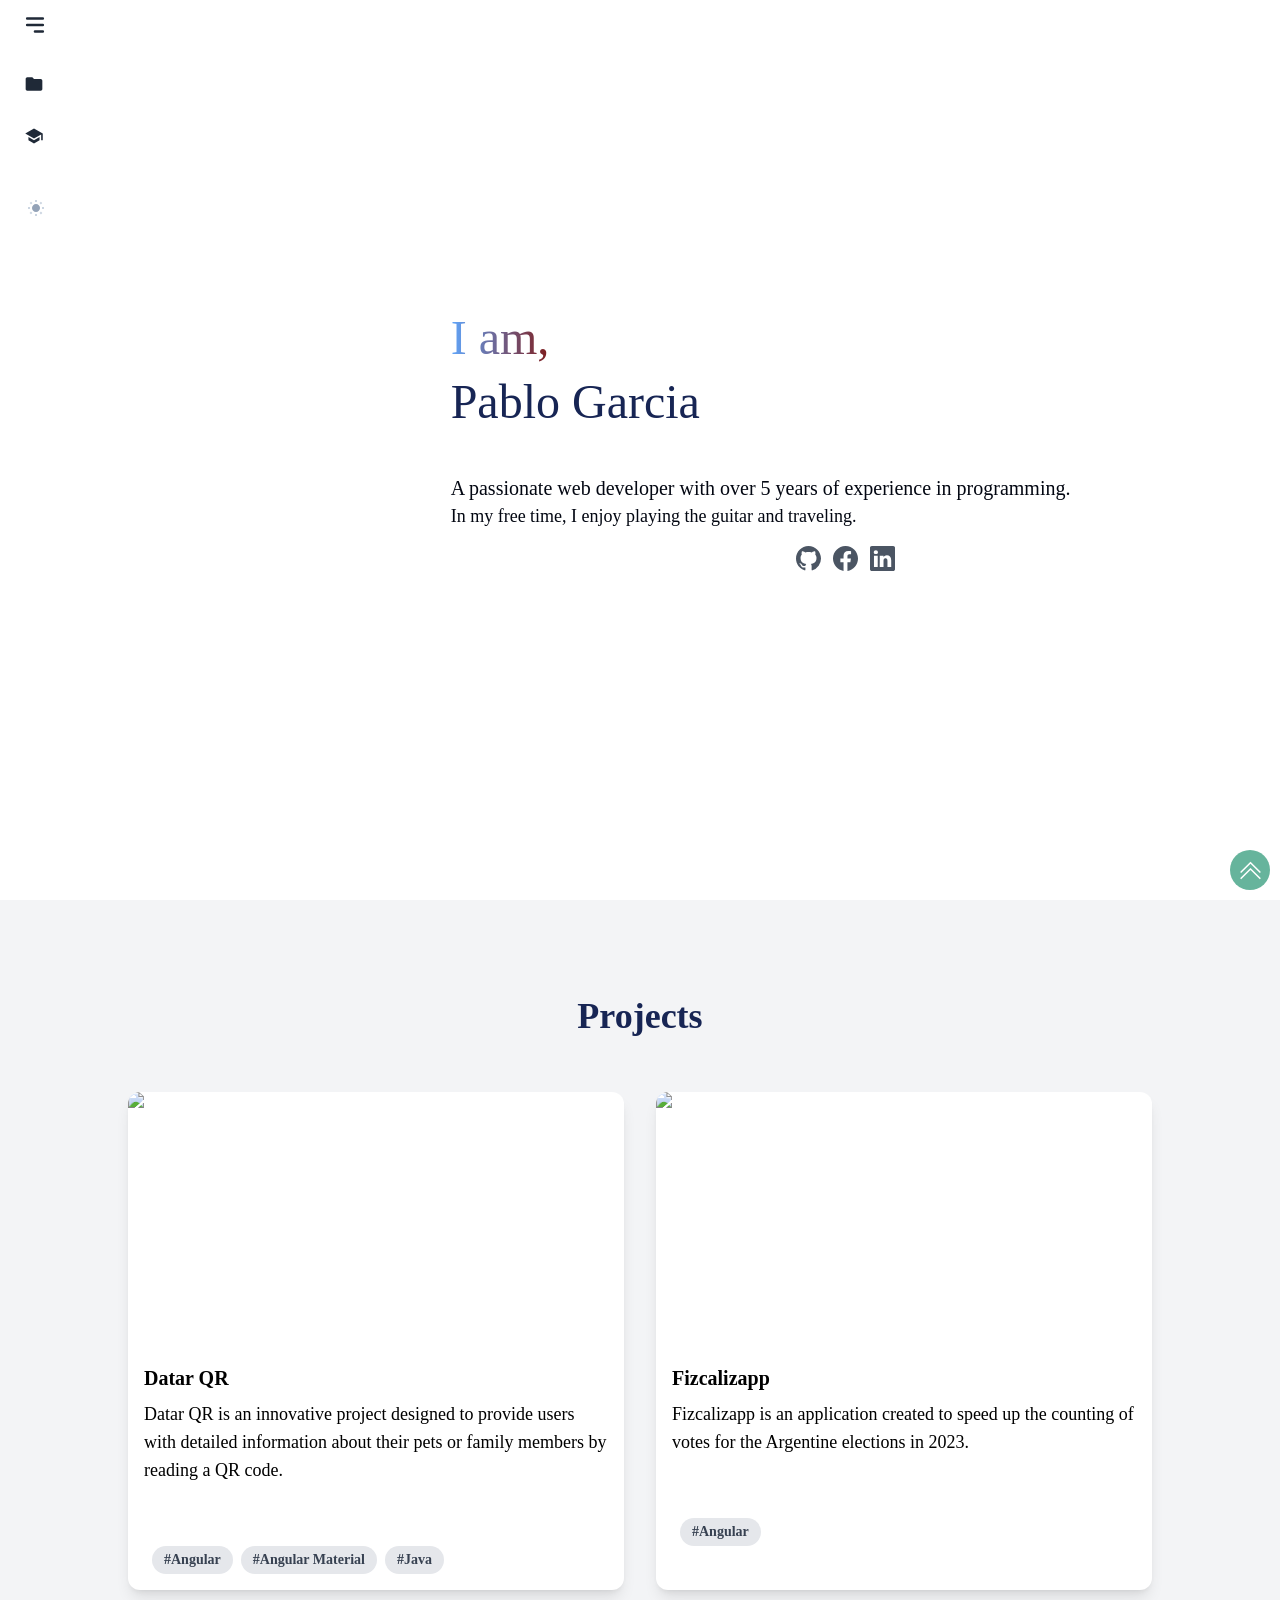
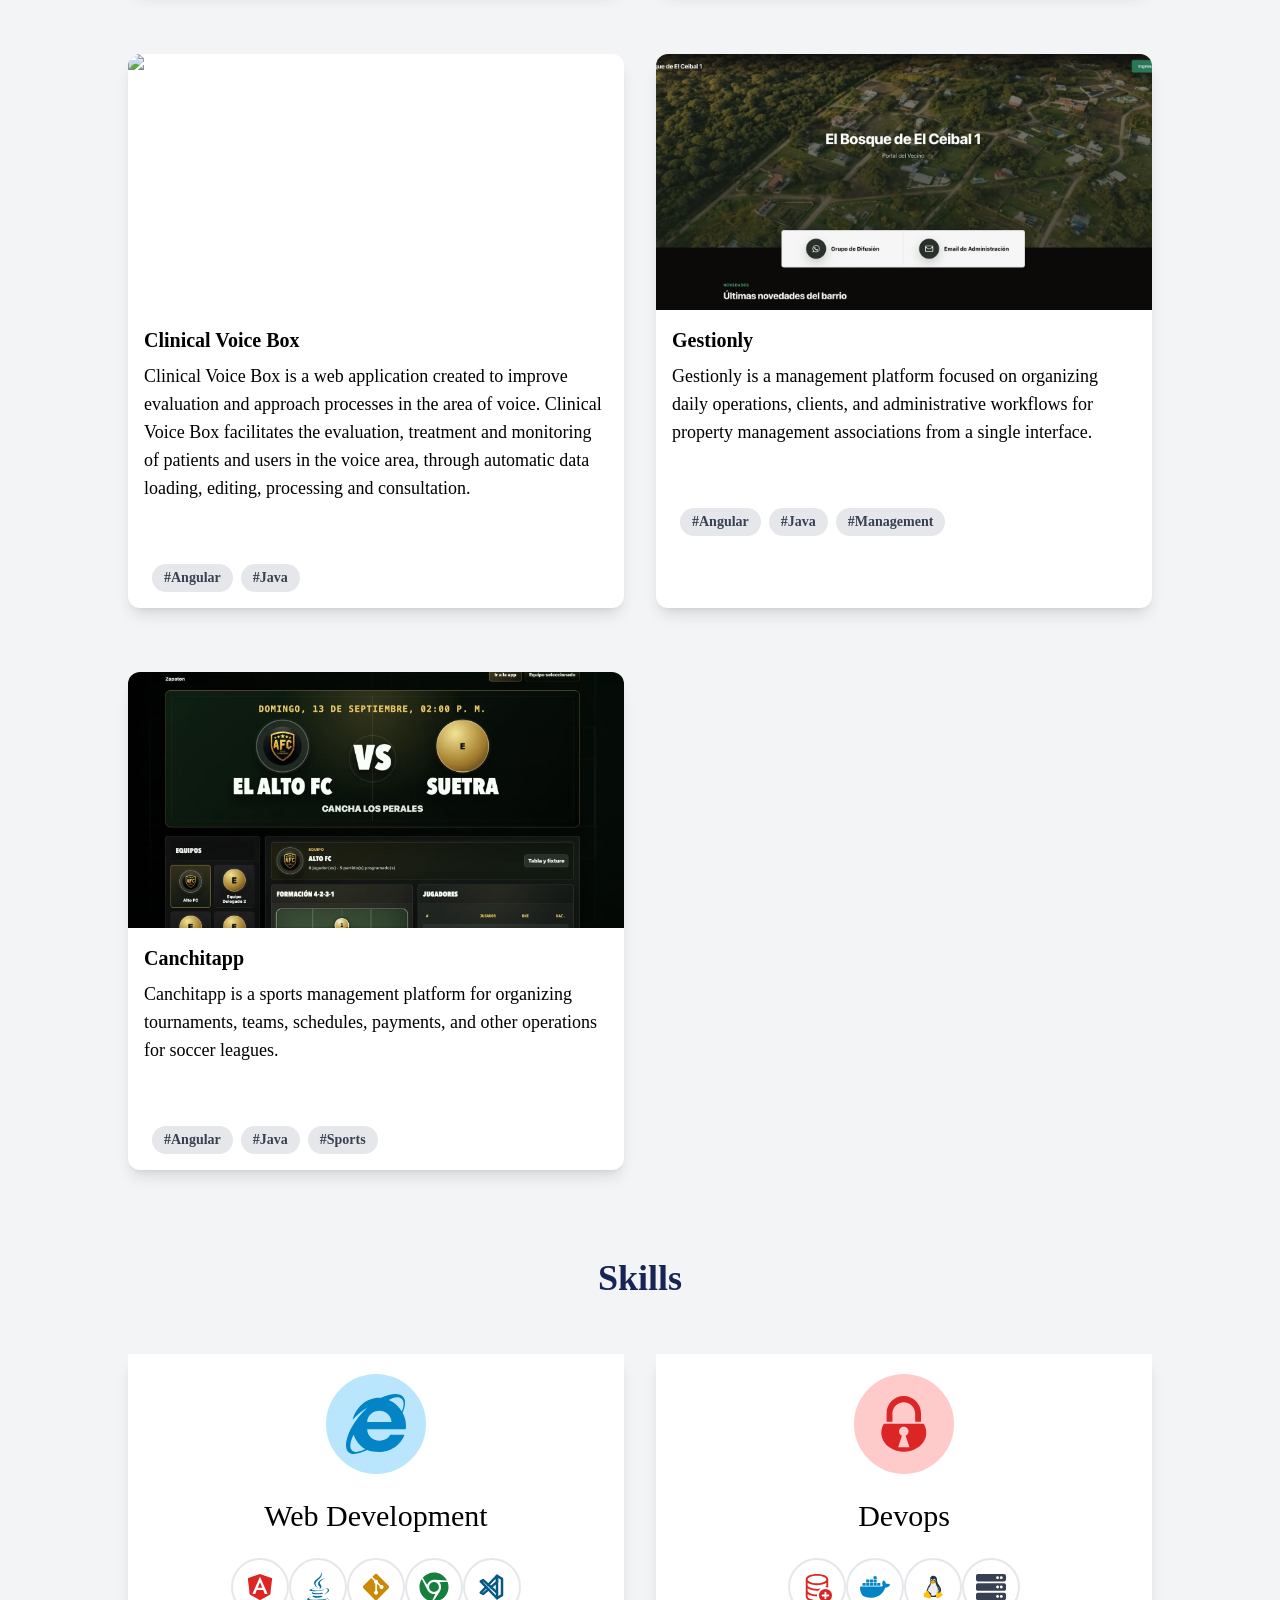
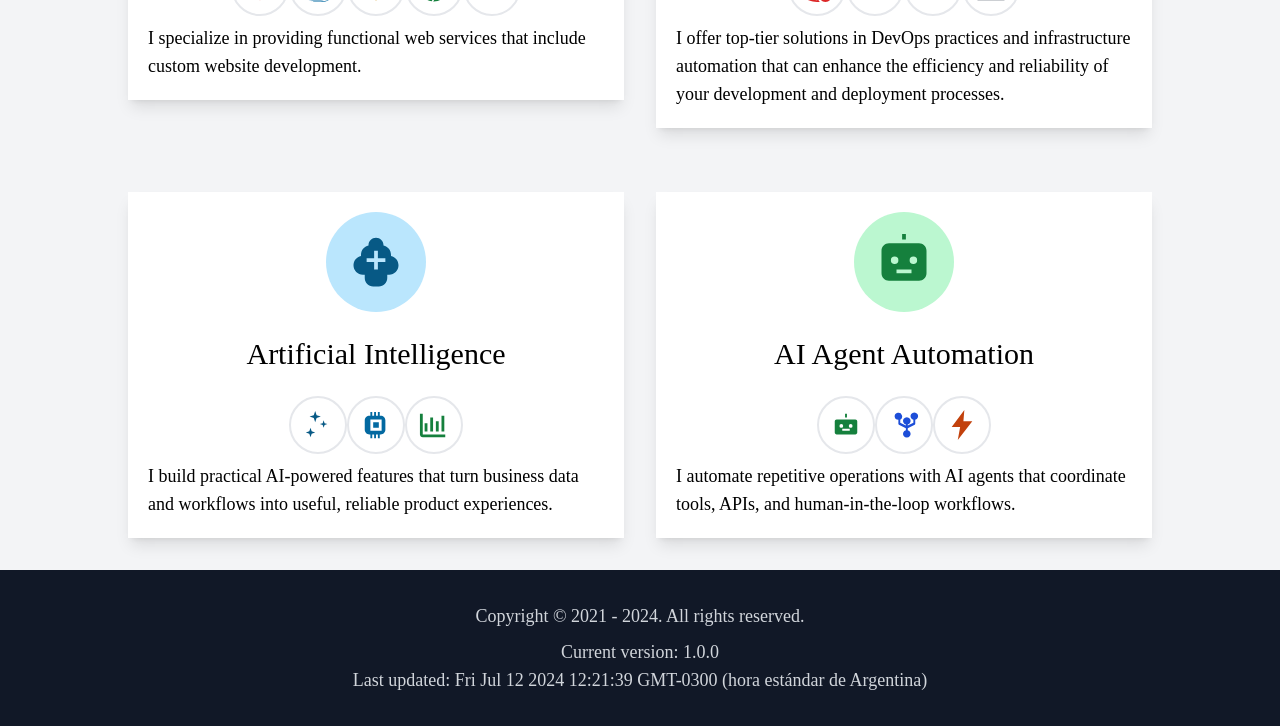
==== index.html @ f987eef8 "Update portfolio branding and projects" ====
<!DOCTYPE html><html lang="en"><head><meta charSet="utf-8"/><meta name="viewport" content="width=device-width, initial-scale=1"/><link rel="preload" href="./_next/static/media/7385e8d9d3c5518f-s.p.ttf" as="font" crossorigin="" type="font/ttf"/><link rel="preload" href="./_next/static/media/845d1997600e3333-s.p.ttf" as="font" crossorigin="" type="font/ttf"/><link rel="preload" href="./_next/static/media/86a19cbd70da903c-s.p.ttf" as="font" crossorigin="" type="font/ttf"/><link rel="preload" href="./_next/static/media/c9aecbff16533dd3-s.p.ttf" as="font" crossorigin="" type="font/ttf"/><link rel="stylesheet" href="./_next/static/css/b1c48085b8a8a0ab.css" crossorigin="" data-precedence="next"/><link rel="stylesheet" href="./_next/static/css/b465a8b80f4d760d.css" crossorigin="" data-precedence="next"/><link rel="preload" href="./_next/static/chunks/webpack-fa685643ad79f743.js" as="script" fetchPriority="low" crossorigin=""/><script src="./_next/static/chunks/fd9d1056-b49804a1e6f1a9b7.js" async="" crossorigin=""></script><script src="./_next/static/chunks/864-1b34eb789e85e4e6.js" async="" crossorigin=""></script><script src="./_next/static/chunks/main-app-54cc6ec1f06dabe3.js" async="" crossorigin=""></script><link rel="preload" href="https://www.googletagmanager.com/gtag/js?id=G-N8ZTB9NPSP" as="script"/><meta name="theme-color" media="(prefers-color-scheme: light)" content="#fff"/><meta name="theme-color" media="(prefers-color-scheme: dark)" content="#000"/><title>Pablo Garcia | Full-stack developer | Personal portfolio</title><meta name="description" content="Pablo Garcia personal portfolio"/><link rel="manifest" href="/manifest.json"/><link rel="icon" href="/favicon.ico" type="image/x-icon" sizes="16x16"/><meta name="next-size-adjust"/><script src="./_next/static/chunks/polyfills-c67a75d1b6f99dc8.js" crossorigin="" noModule=""></script></head><body class="__className_e25f5c bg-gray-100"><script>!function(){try{var d=document.documentElement,c=d.classList;c.remove('light','dark');var e=localStorage.getItem('theme');if('system'===e||(!e&&true)){var t='(prefers-color-scheme: dark)',m=window.matchMedia(t);if(m.media!==t||m.matches){d.style.colorScheme = 'dark';c.add('dark')}else{d.style.colorScheme = 'light';c.add('light')}}else if(e){c.add(e|| '')}if(e==='light'||e==='dark')d.style.colorScheme=e}catch(e){}}()</script><main><div class=" dark:bg-gray-900 dark:text-black text-lg"><div class="block lg:hidden"><div class="false backdrop-blur dark:text-white md:bg-white/10 z-50 bg-white/30 shadow-md border-gray-200 fixed w-full dark:bg-gray-900"><div class="xl:container xl:my-auto transition-all ease-in-out duration-300 max-w-screen-xl flex flex-wrap items-center justify-between mx-auto p-4"><a class="flex items-center" href="/"><span class="text-2xl">{</span>PG<span class="text-2xl">}</span></a><div class="flex md:order-2"><div class="relative"><div class="flex flex-col mb-4 md:mb-0 justify-center"><button class="relative cursor-pointer pt-3 pr-3 lg:pt-0 lg:pr-0 pl-1"><svg class="dark:hidden" width="16" height="16" xmlns="http://www.w3.org/2000/svg"><path class="fill-slate-300" d="M7 0h2v2H7zM12.88 1.637l1.414 1.415-1.415 1.413-1.413-1.414zM14 7h2v2h-2zM12.95 14.433l-1.414-1.413 1.413-1.415 1.415 1.414zM7 14h2v2H7zM2.98 14.364l-1.413-1.415 1.414-1.414 1.414 1.415zM0 7h2v2H0zM3.05 1.706 4.463 3.12 3.05 4.535 1.636 3.12z"></path><path class="fill-slate-400" d="M8 4C5.8 4 4 5.8 4 8s1.8 4 4 4 4-1.8 4-4-1.8-4-4-4Z"></path></svg><svg class="hidden dark:block" width="16" height="16" xmlns="http://www.w3.org/2000/svg"><path class="fill-slate-400" d="M6.2 1C3.2 1.8 1 4.6 1 7.9 1 11.8 4.2 15 8.1 15c3.3 0 6-2.2 6.9-5.2C9.7 11.2 4.8 6.3 6.2 1Z"></path><path class="fill-slate-500" d="M12.5 5a.625.625 0 0 1-.625-.625 1.252 1.252 0 0 0-1.25-1.25.625.625 0 1 1 0-1.25 1.252 1.252 0 0 0 1.25-1.25.625.625 0 1 1 1.25 0c.001.69.56 1.249 1.25 1.25a.625.625 0 1 1 0 1.25c-.69.001-1.249.56-1.25 1.25A.625.625 0 0 1 12.5 5Z"></path></svg><span class="sr-only">Switch to light / dark version</span></button></div></div><button data-collapse-toggle="navbar-search" type="button" class="inline-flex items-center p-2 w-10 h-10 justify-center text-sm text-gray-500 rounded-lg md:hidden hover:bg-gray-100 focus:outline-none  focus:ring-gray-200 dark:text-gray-400 dark:hover:bg-gray-700 dark:focus:ring-gray-600" aria-controls="navbar-search" aria-expanded="false"><span class="sr-only">Open main menu</span><svg stroke="currentColor" fill="currentColor" stroke-width="0" viewBox="0 0 24 24" height="25" width="25" xmlns="http://www.w3.org/2000/svg"><path d="M3 4H21V6H3V4ZM9 11H21V13H9V11ZM3 18H21V20H3V18Z"></path></svg></button></div><div class="hidden items-center justify-between w-full md:flex md:w-auto md:order-1" id="navbar-search"><div class="relative mt-3 md:hidden"><div class="absolute inset-y-0 left-0 flex items-center pl-3 pointer-events-none"><svg class="w-4 h-4 text-gray-500 dark:text-gray-400" aria-hidden="true" xmlns="http://www.w3.org/2000/svg" fill="none" viewBox="0 0 20 20"><path stroke="currentColor" stroke-linecap="round" stroke-linejoin="round" stroke-width="2" d="m19 19-4-4m0-7A7 7 0 1 1 1 8a7 7 0 0 1 14 0Z"></path></svg></div><input type="text" id="search-navbar" class="block w-full p-2 pl-10 text-sm text-gray-900 border border-gray-300 rounded-lg bg-gray-50 focus:ring-blue-500 focus:border-blue-500 dark:bg-gray-700 dark:border-gray-600 dark:placeholder-gray-400 dark:text-white dark:focus:ring-blue-500 dark:focus:border-blue-500" placeholder="Search..."/></div><ul class="__className_b1687f uppercase backdrop-blur bg-white/10 flex flex-col p-4 md:p-0 mt-4 font-medium border border-gray-100 rounded-lg bg-gray-50 md:flex-row md:space-x-8 md:mt-0 md:border-0 dark:bg-gray-800 md:dark:bg-gray-900 dark:border-gray-700"><li><a class="  md:hover:text-blue-500 a-link block py-2 pl-3 pr-4 font-bold rounded md:bg-transparent  md:p-0" href="/projects/">Projects</a></li><li><a class="  md:hover:text-blue-500 a-link block py-2 pl-3 pr-4 font-bold rounded md:bg-transparent  md:p-0" href="/#skills">Skills</a></li><li><a class=" md:hover:text-blue-500 a-link block py-2 pl-3 pr-4 font-bold rounded md:bg-transparent  md:p-0" href="/my-story/">My story</a></li><li><a class=" md:hover:text-blue-500 a-link block py-2 pl-3 pr-4 font-bold rounded md:bg-transparent  md:p-0" href="/repo-inspector/">Repo Inspector</a></li><li><a class=" md:hover:text-blue-500 a-link block py-2 pl-3 pr-4 rounded font-bold md:bg-transparent  md:p-0" href="/contact/">Contact</a></li><li><a href="/blog" class="md:hover:text-blue-500 block a-link py-2 pl-3 pr-4 rounded font-bold md:bg-transparent  md:p-0">Blog</a></li></ul></div></div><div style="width:0%;height:3px;background-color:#00835a;transition:width 0.3s ease"></div></div></div><div class="hidden lg:block"><section class="flex fixed z-50 gap-6 max-h-screen"><div class="bg-transparent backdrop-blur w-16 duration-500 text-gray-800 dark:text-gray-100 px-4"><div class="flex min-w-full justify-between"><div class="w-0 duration-500"><a class="flex items-center" href="/#home"></a></div><div class="py-3"><svg stroke="currentColor" fill="currentColor" stroke-width="0" viewBox="0 0 20 20" aria-hidden="true" class="cursor-pointer" height="26" width="26" xmlns="http://www.w3.org/2000/svg"><path fill-rule="evenodd" d="M3 5a1 1 0 011-1h12a1 1 0 110 2H4a1 1 0 01-1-1zM3 10a1 1 0 011-1h12a1 1 0 110 2H4a1 1 0 01-1-1zM9 15a1 1 0 011-1h6a1 1 0 110 2h-6a1 1 0 01-1-1z" clip-rule="evenodd"></path></svg></div></div><div class="mt-4 flex flex-col gap-4 relative"><a class=" undefined group flex items-center text-sm  gap-3.5 font-medium p-2 hover:text-gray-100 hover:bg-gray-800 rounded-md" href="/#projects"><div><svg stroke="currentColor" fill="currentColor" stroke-width="0" viewBox="0 0 24 24" height="20" width="20" xmlns="http://www.w3.org/2000/svg"><path fill="none" d="M0 0h24v24H0z"></path><path d="M10 4H4c-1.1 0-1.99.9-1.99 2L2 18c0 1.1.9 2 2 2h16c1.1 0 2-.9 2-2V8c0-1.1-.9-2-2-2h-8l-2-2z"></path></svg></div><h2 style="transition-delay:70ms" class="whitespace-pre duration-500 opacity-0 translate-x-28 overflow-hidden">Projects</h2><h2 class="false absolute left-48 bg-white font-semibold whitespace-pre text-gray-900 rounded-md drop-shadow-lg px-0 py-0 w-0 overflow-hidden group-hover:px-2 group-hover:py-1 group-hover:left-14 group-hover:duration-300 group-hover:w-fit  ">Projects</h2></a><a class=" undefined group flex items-center text-sm  gap-3.5 font-medium p-2 hover:text-gray-100 hover:bg-gray-800 rounded-md" href="/#skills"><div><svg stroke="currentColor" fill="currentColor" stroke-width="0" viewBox="0 0 512 512" height="20" width="20" xmlns="http://www.w3.org/2000/svg"><path d="M113.5 281.2v85.3L256 448l142.5-81.5v-85.3L256 362.7l-142.5-81.5zM256 64L32 192l224 128 183.3-104.7v147.4H480V192L256 64z"></path></svg></div><h2 style="transition-delay:80ms" class="whitespace-pre duration-500 opacity-0 translate-x-28 overflow-hidden">Skills</h2><h2 class="false absolute left-48 bg-white font-semibold whitespace-pre text-gray-900 rounded-md drop-shadow-lg px-0 py-0 w-0 overflow-hidden group-hover:px-2 group-hover:py-1 group-hover:left-14 group-hover:duration-300 group-hover:w-fit  ">Skills</h2></a><a class=" mt-5 group flex items-center text-sm  gap-3.5 font-medium p-2 hover:text-gray-100 hover:bg-gray-800 rounded-md" href="javasript:void(0)"><div><div class="flex flex-col mb-4 md:mb-0 justify-center"><button class="relative cursor-pointer pt-3 pr-3 lg:pt-0 lg:pr-0 pl-1"><svg class="dark:hidden" width="16" height="16" xmlns="http://www.w3.org/2000/svg"><path class="fill-slate-300" d="M7 0h2v2H7zM12.88 1.637l1.414 1.415-1.415 1.413-1.413-1.414zM14 7h2v2h-2zM12.95 14.433l-1.414-1.413 1.413-1.415 1.415 1.414zM7 14h2v2H7zM2.98 14.364l-1.413-1.415 1.414-1.414 1.414 1.415zM0 7h2v2H0zM3.05 1.706 4.463 3.12 3.05 4.535 1.636 3.12z"></path><path class="fill-slate-400" d="M8 4C5.8 4 4 5.8 4 8s1.8 4 4 4 4-1.8 4-4-1.8-4-4-4Z"></path></svg><svg class="hidden dark:block" width="16" height="16" xmlns="http://www.w3.org/2000/svg"><path class="fill-slate-400" d="M6.2 1C3.2 1.8 1 4.6 1 7.9 1 11.8 4.2 15 8.1 15c3.3 0 6-2.2 6.9-5.2C9.7 11.2 4.8 6.3 6.2 1Z"></path><path class="fill-slate-500" d="M12.5 5a.625.625 0 0 1-.625-.625 1.252 1.252 0 0 0-1.25-1.25.625.625 0 1 1 0-1.25 1.252 1.252 0 0 0 1.25-1.25.625.625 0 1 1 1.25 0c.001.69.56 1.249 1.25 1.25a.625.625 0 1 1 0 1.25c-.69.001-1.249.56-1.25 1.25A.625.625 0 0 1 12.5 5Z"></path></svg><span class="sr-only">Switch to light / dark version</span></button></div></div><h2 style="transition-delay:90ms" class="whitespace-pre duration-500 opacity-0 translate-x-28 overflow-hidden">Light</h2><h2 class="false absolute left-48 bg-white font-semibold whitespace-pre text-gray-900 rounded-md drop-shadow-lg px-0 py-0 w-0 overflow-hidden group-hover:px-2 group-hover:py-1 group-hover:left-14 group-hover:duration-300 group-hover:w-fit  ">Light</h2></a></div></div></section></div><section id="home" class=" bg-white min-h-screen flex justify-center pb-10 pt-32 lg:p-0 dark:bg-gray-900"><div class="container mx-auto text-xl grid md:grid-cols-3 gap-8 px-10  md:items-center md:text-left"><div class="flex justify-center"><img alt="Picture of Pablo Garcia" loading="lazy" width="300" height="300" decoding="async" data-nimg="1" class="h-auto hover:scale-110  hover:shadow-md rounded-full" style="color:transparent" src="/assets/images/profile.jpeg"/></div><div class="md:col-span-2"><p class="__className_d3acd6 text-5xl inline-block bg-gradient-to-r bg-clip-text text-transparent from-blue-400 to-red-900">I am,</p><h1 class="__className_645d94 dark:text-white text-3xl md:text-5xl pb-8 my-4 text-blue-950">Pablo Garcia</h1><div class="text-gray-950 dark:text-gray-100"><p class="text-xl">A passionate web developer with over 5 years of experience in programming.</p><p class="text-lg">In my free time, I enjoy playing the guitar and traveling.</p></div><div class="flex text-gray-600 dark:text-gray-100 justify-center w-full gap-3 py-4"><a target="_blank" aria-label="Github account" href="https://github.com/pablogarcia77"><svg stroke="currentColor" fill="currentColor" stroke-width="0" viewBox="0 0 16 16" height="25" width="25" xmlns="http://www.w3.org/2000/svg"><path d="M8 0C3.58 0 0 3.58 0 8c0 3.54 2.29 6.53 5.47 7.59.4.07.55-.17.55-.38 0-.19-.01-.82-.01-1.49-2.01.37-2.53-.49-2.69-.94-.09-.23-.48-.94-.82-1.13-.28-.15-.68-.52-.01-.53.63-.01 1.08.58 1.23.82.72 1.21 1.87.87 2.33.66.07-.52.28-.87.51-1.07-1.78-.2-3.64-.89-3.64-3.95 0-.87.31-1.59.82-2.15-.08-.2-.36-1.02.08-2.12 0 0 .67-.21 2.2.82.64-.18 1.32-.27 2-.27.68 0 1.36.09 2 .27 1.53-1.04 2.2-.82 2.2-.82.44 1.1.16 1.92.08 2.12.51.56.82 1.27.82 2.15 0 3.07-1.87 3.75-3.65 3.95.29.25.54.73.54 1.48 0 1.07-.01 1.93-.01 2.2 0 .21.15.46.55.38A8.012 8.012 0 0 0 16 8c0-4.42-3.58-8-8-8z"></path></svg></a><a aria-label="Facebook account" target="_blank" href="https://m.facebook.com/pablo.garcia.pr"><svg stroke="currentColor" fill="currentColor" stroke-width="0" viewBox="0 0 16 16" height="25" width="25" xmlns="http://www.w3.org/2000/svg"><path d="M16 8.049c0-4.446-3.582-8.05-8-8.05C3.58 0-.002 3.603-.002 8.05c0 4.017 2.926 7.347 6.75 7.951v-5.625h-2.03V8.05H6.75V6.275c0-2.017 1.195-3.131 3.022-3.131.876 0 1.791.157 1.791.157v1.98h-1.009c-.993 0-1.303.621-1.303 1.258v1.51h2.218l-.354 2.326H9.25V16c3.824-.604 6.75-3.934 6.75-7.951z"></path></svg></a><a aria-label="Linkedin account" target="_blank" href="https://www.linkedin.com/in/pablo-garcia-dev/"><svg stroke="currentColor" fill="currentColor" stroke-width="0" viewBox="0 0 16 16" height="25" width="25" xmlns="http://www.w3.org/2000/svg"><path d="M0 1.146C0 .513.526 0 1.175 0h13.65C15.474 0 16 .513 16 1.146v13.708c0 .633-.526 1.146-1.175 1.146H1.175C.526 16 0 15.487 0 14.854V1.146zm4.943 12.248V6.169H2.542v7.225h2.401zm-1.2-8.212c.837 0 1.358-.554 1.358-1.248-.015-.709-.52-1.248-1.342-1.248-.822 0-1.359.54-1.359 1.248 0 .694.521 1.248 1.327 1.248h.016zm4.908 8.212V9.359c0-.216.016-.432.08-.586.173-.431.568-.878 1.232-.878.869 0 1.216.662 1.216 1.634v3.865h2.401V9.25c0-2.22-1.184-3.252-2.764-3.252-1.274 0-1.845.7-2.165 1.193v.025h-.016a5.54 5.54 0 0 1 .016-.025V6.169h-2.4c.03.678 0 7.225 0 7.225h2.4z"></path></svg></a></div></div></div></section><section id="projects" class="pt-20 dark:bg-gray-900"><div class="container mx-auto px-8 md:px-10 lg:px-20 xl:px-32"><h1 class="__className_645d94 text-center font-bold  dark:text-white text-4xl pb-10 my-4 text-blue-950">Projects</h1><div class="grid gap-8 md:grid-cols-2"><div class="project-card bg-white dark:text-gray-100 dark:bg-gray-800 mb-8 overflow-hidden rounded-xl shadow-lg dark:shadow-slate-900 transition-all duration-300"><img alt="Datar QR" loading="lazy" width="640" height="360" decoding="async" data-nimg="1" class="project-card-image w-full" style="color:transparent" src="/assets/images/datar.png"/><div class="p-4"><h2 class="font-bold text-xl mb-2">Datar QR</h2><p class="text-black dark:text-gray-100 text-lg">Datar QR is an innovative project designed to provide users with detailed information about their pets or family members by reading a QR code.</p><br/></div><div class="px-6 pt-4 pb-2"><span class="inline-block bg-gray-200 hover:bg-blue-500 hover:text-white rounded-full px-3 py-1 text-sm font-semibold text-gray-700 mr-2 mb-2">#<!-- -->Angular</span><span class="inline-block bg-gray-200 hover:bg-blue-500 hover:text-white rounded-full px-3 py-1 text-sm font-semibold text-gray-700 mr-2 mb-2">#<!-- -->Angular Material</span><span class="inline-block bg-gray-200 hover:bg-blue-500 hover:text-white rounded-full px-3 py-1 text-sm font-semibold text-gray-700 mr-2 mb-2">#<!-- -->Java</span></div></div><div class="project-card bg-white dark:text-gray-100 dark:bg-gray-800 mb-8 overflow-hidden rounded-xl shadow-lg dark:shadow-slate-900 transition-all duration-300"><img alt="Fizcalizapp" loading="lazy" width="640" height="360" decoding="async" data-nimg="1" class="project-card-image w-full" style="color:transparent" src="/assets/images/fiscalizapp.png"/><div class="p-4"><h2 class="font-bold text-xl mb-2">Fizcalizapp</h2><p class="text-black dark:text-gray-100 text-lg">Fizcalizapp is an application created to speed up the counting of votes for the Argentine elections in 2023.</p><br/></div><div class="px-6 pt-4 pb-2"><span class="inline-block bg-gray-200 hover:bg-blue-500 hover:text-white rounded-full px-3 py-1 text-sm font-semibold text-gray-700 mr-2 mb-2">#<!-- -->Angular</span></div></div><div class="project-card bg-white dark:text-gray-100 dark:bg-gray-800 mb-8 overflow-hidden rounded-xl shadow-lg dark:shadow-slate-900 transition-all duration-300"><img alt="Clinical Voice Box" loading="lazy" width="640" height="360" decoding="async" data-nimg="1" class="project-card-image w-full" style="color:transparent" src="/assets/images/cvb.png"/><div class="p-4"><h2 class="font-bold text-xl mb-2">Clinical Voice Box</h2><p class="text-black dark:text-gray-100 text-lg">Clinical Voice Box is a web application created to improve evaluation and approach processes in the area of voice. Clinical Voice Box facilitates the evaluation, treatment and monitoring of patients and users in the voice area, through automatic data loading, editing, processing and consultation.</p><br/></div><div class="px-6 pt-4 pb-2"><span class="inline-block bg-gray-200 hover:bg-blue-500 hover:text-white rounded-full px-3 py-1 text-sm font-semibold text-gray-700 mr-2 mb-2">#<!-- -->Angular</span><span class="inline-block bg-gray-200 hover:bg-blue-500 hover:text-white rounded-full px-3 py-1 text-sm font-semibold text-gray-700 mr-2 mb-2">#<!-- -->Java</span></div></div><div class="project-card bg-white dark:text-gray-100 dark:bg-gray-800 mb-8 overflow-hidden rounded-xl shadow-lg dark:shadow-slate-900 transition-all duration-300"><img alt="Gestionly" loading="lazy" width="640" height="360" decoding="async" data-nimg="1" class="project-card-image w-full" style="color:transparent" src="/assets/images/gestionly.webp"/><div class="p-4"><h2 class="font-bold text-xl mb-2">Gestionly</h2><p class="text-black dark:text-gray-100 text-lg">Gestionly is a management platform focused on organizing daily operations, clients, and administrative workflows for property management associations from a single interface.</p><br/></div><div class="px-6 pt-4 pb-2"><span class="inline-block bg-gray-200 hover:bg-blue-500 hover:text-white rounded-full px-3 py-1 text-sm font-semibold text-gray-700 mr-2 mb-2">#<!-- -->Angular</span><span class="inline-block bg-gray-200 hover:bg-blue-500 hover:text-white rounded-full px-3 py-1 text-sm font-semibold text-gray-700 mr-2 mb-2">#<!-- -->Java</span><span class="inline-block bg-gray-200 hover:bg-blue-500 hover:text-white rounded-full px-3 py-1 text-sm font-semibold text-gray-700 mr-2 mb-2">#<!-- -->Management</span></div></div><div class="project-card bg-white dark:text-gray-100 dark:bg-gray-800 mb-8 overflow-hidden rounded-xl shadow-lg dark:shadow-slate-900 transition-all duration-300"><img alt="Canchitapp" loading="lazy" width="640" height="360" decoding="async" data-nimg="1" class="project-card-image w-full" style="color:transparent" src="/assets/images/canchitapp.webp"/><div class="p-4"><h2 class="font-bold text-xl mb-2">Canchitapp</h2><p class="text-black dark:text-gray-100 text-lg">Canchitapp is a sports management platform for organizing tournaments, teams, schedules, payments, and other operations for soccer leagues.</p><br/></div><div class="px-6 pt-4 pb-2"><span class="inline-block bg-gray-200 hover:bg-blue-500 hover:text-white rounded-full px-3 py-1 text-sm font-semibold text-gray-700 mr-2 mb-2">#<!-- -->Angular</span><span class="inline-block bg-gray-200 hover:bg-blue-500 hover:text-white rounded-full px-3 py-1 text-sm font-semibold text-gray-700 mr-2 mb-2">#<!-- -->Java</span><span class="inline-block bg-gray-200 hover:bg-blue-500 hover:text-white rounded-full px-3 py-1 text-sm font-semibold text-gray-700 mr-2 mb-2">#<!-- -->Sports</span></div></div></div></div></section><div id="skills" class="container mx-auto md:px-10 lg:px-20 xl:px-32 dark:bg-gray-900 00  text-black px-10 dark:text-white pt-10 flex items-center flex-col justify-center"><div class=""><h1 class="__className_645d94 text-center font-bold  dark:text-white text-4xl pb-10 my-4 text-blue-950">Skills</h1><div class="grid gap-8  md:grid-cols-2"><div><div class="hover:shadow-md mb-8 p-5 bg-white dark:bg-gray-800 shadow-lg dark:shadow-slate-900 flex  gap-2 items-center flex-col justify-center"><span class="bg-sky-200 text-sky-600 p-5 rounded-full"><svg stroke="currentColor" fill="currentColor" stroke-width="0" viewBox="0 0 512 512" height="60" width="60" xmlns="http://www.w3.org/2000/svg"><path d="M483.049 159.706c10.855-24.575 21.424-60.438 21.424-87.871 0-72.722-79.641-98.371-209.673-38.577-107.632-7.181-211.221 73.67-237.098 186.457 30.852-34.862 78.271-82.298 121.977-101.158C125.404 166.85 79.128 228.002 43.992 291.725 23.246 329.651 0 390.94 0 436.747c0 98.575 92.854 86.5 180.251 42.006 31.423 15.43 66.559 15.573 101.695 15.573 97.124 0 184.249-54.294 216.814-146.022H377.927c-52.509 88.593-196.819 52.996-196.819-47.436H509.9c6.407-43.581-1.655-95.715-26.851-141.162zM64.559 346.877c17.711 51.15 53.703 95.871 100.266 123.304-88.741 48.94-173.267 29.096-100.266-123.304zm115.977-108.873c2-55.151 50.276-94.871 103.98-94.871 53.418 0 101.981 39.72 103.981 94.871H180.536zm184.536-187.6c21.425-10.287 48.563-22.003 72.558-22.003 31.422 0 54.274 21.717 54.274 53.722 0 20.003-7.427 49.007-14.569 67.867-26.28-42.292-65.986-81.584-112.263-99.586z"></path></svg></span><h1 class="__className_d3acd6 text-3xl py-4">Web Development</h1><div class="flex"><div><div class="text-red-600 rounded-full hover:scale-125 border-2 p-3"><svg stroke="currentColor" fill="currentColor" stroke-width="0" viewBox="0 0 448 512" class="text-3xl" height="1em" width="1em" xmlns="http://www.w3.org/2000/svg"><path d="M185.7 268.1h76.2l-38.1-91.6-38.1 91.6zM223.8 32L16 106.4l31.8 275.7 176 97.9 176-97.9 31.8-275.7zM354 373.8h-48.6l-26.2-65.4H168.6l-26.2 65.4H93.7L223.8 81.5z"></path></svg></div></div><div><div class="text-sky-700 rounded-full hover:scale-125 border-2 p-3"><svg stroke="currentColor" fill="currentColor" stroke-width="0" viewBox="0 0 384 512" class="text-3xl" height="1em" width="1em" xmlns="http://www.w3.org/2000/svg"><path d="M277.74 312.9c9.8-6.7 23.4-12.5 23.4-12.5s-38.7 7-77.2 10.2c-47.1 3.9-97.7 4.7-123.1 1.3-60.1-8 33-30.1 33-30.1s-36.1-2.4-80.6 19c-52.5 25.4 130 37 224.5 12.1zm-85.4-32.1c-19-42.7-83.1-80.2 0-145.8C296 53.2 242.84 0 242.84 0c21.5 84.5-75.6 110.1-110.7 162.6-23.9 35.9 11.7 74.4 60.2 118.2zm114.6-176.2c.1 0-175.2 43.8-91.5 140.2 24.7 28.4-6.5 54-6.5 54s62.7-32.4 33.9-72.9c-26.9-37.8-47.5-56.6 64.1-121.3zm-6.1 270.5a12.19 12.19 0 0 1-2 2.6c128.3-33.7 81.1-118.9 19.8-97.3a17.33 17.33 0 0 0-8.2 6.3 70.45 70.45 0 0 1 11-3c31-6.5 75.5 41.5-20.6 91.4zM348 437.4s14.5 11.9-15.9 21.2c-57.9 17.5-240.8 22.8-291.6.7-18.3-7.9 16-19 26.8-21.3 11.2-2.4 17.7-2 17.7-2-20.3-14.3-131.3 28.1-56.4 40.2C232.84 509.4 401 461.3 348 437.4zM124.44 396c-78.7 22 47.9 67.4 148.1 24.5a185.89 185.89 0 0 1-28.2-13.8c-44.7 8.5-65.4 9.1-106 4.5-33.5-3.8-13.9-15.2-13.9-15.2zm179.8 97.2c-78.7 14.8-175.8 13.1-233.3 3.6 0-.1 11.8 9.7 72.4 13.6 92.2 5.9 233.8-3.3 237.1-46.9 0 0-6.4 16.5-76.2 29.7zM260.64 353c-59.2 11.4-93.5 11.1-136.8 6.6-33.5-3.5-11.6-19.7-11.6-19.7-86.8 28.8 48.2 61.4 169.5 25.9a60.37 60.37 0 0 1-21.1-12.8z"></path></svg></div></div><div><div class="text-yellow-600 rounded-full hover:scale-125 border-2 p-3"><svg stroke="currentColor" fill="currentColor" stroke-width="0" viewBox="0 0 448 512" class="text-3xl" height="1em" width="1em" xmlns="http://www.w3.org/2000/svg"><path d="M439.55 236.05L244 40.45a28.87 28.87 0 0 0-40.81 0l-40.66 40.63 51.52 51.52c27.06-9.14 52.68 16.77 43.39 43.68l49.66 49.66c34.23-11.8 61.18 31 35.47 56.69-26.49 26.49-70.21-2.87-56-37.34L240.22 199v121.85c25.3 12.54 22.26 41.85 9.08 55a34.34 34.34 0 0 1-48.55 0c-17.57-17.6-11.07-46.91 11.25-56v-123c-20.8-8.51-24.6-30.74-18.64-45L142.57 101 8.45 235.14a28.86 28.86 0 0 0 0 40.81l195.61 195.6a28.86 28.86 0 0 0 40.8 0l194.69-194.69a28.86 28.86 0 0 0 0-40.81z"></path></svg></div></div><div><div class="text-green-700 rounded-full hover:scale-125 border-2 p-3"><svg stroke="currentColor" fill="currentColor" stroke-width="0" viewBox="0 0 496 512" class="text-3xl" height="1em" width="1em" xmlns="http://www.w3.org/2000/svg"><path d="M131.5 217.5L55.1 100.1c47.6-59.2 119-91.8 192-92.1 42.3-.3 85.5 10.5 124.8 33.2 43.4 25.2 76.4 61.4 97.4 103L264 133.4c-58.1-3.4-113.4 29.3-132.5 84.1zm32.9 38.5c0 46.2 37.4 83.6 83.6 83.6s83.6-37.4 83.6-83.6-37.4-83.6-83.6-83.6-83.6 37.3-83.6 83.6zm314.9-89.2L339.6 174c37.9 44.3 38.5 108.2 6.6 157.2L234.1 503.6c46.5 2.5 94.4-7.7 137.8-32.9 107.4-62 150.9-192 107.4-303.9zM133.7 303.6L40.4 120.1C14.9 159.1 0 205.9 0 256c0 124 90.8 226.7 209.5 244.9l63.7-124.8c-57.6 10.8-113.2-20.8-139.5-72.5z"></path></svg></div></div><div><div class="text-sky-800 rounded-full hover:scale-125 border-2 p-3"><svg stroke="currentColor" fill="none" stroke-width="2" viewBox="0 0 24 24" stroke-linecap="round" stroke-linejoin="round" class="text-3xl" height="1em" width="1em" xmlns="http://www.w3.org/2000/svg"><path stroke="none" d="M0 0h24v24H0z" fill="none"></path><path d="M16 3v18l4 -2.5v-13z"></path><path d="M9.165 13.903l-4.165 3.597l-2 -1l4.333 -4.5m1.735 -1.802l6.932 -7.198v5l-4.795 4.141"></path><path d="M16 16.5l-11 -10l-2 1l13 13.5"></path></svg></div></div></div><p>I specialize in providing functional web services that include custom website development.</p></div></div><div><div class="hover:shadow-md mb-8 p-5 bg-white dark:bg-gray-800 shadow-lg dark:shadow-slate-900 flex  gap-2 items-center flex-col justify-center"><span class="bg-red-200 text-red-600 p-5 rounded-full"><svg stroke="currentColor" fill="currentColor" stroke-width="0" viewBox="0 0 512 512" height="60" width="60" xmlns="http://www.w3.org/2000/svg"><path d="M254.28 17.313c-81.048 0-146.624 65.484-146.624 146.406V236h49.594v-69.094c0-53.658 43.47-97.187 97.03-97.187 53.563 0 97.032 44.744 97.032 97.186V236h49.594v-72.28c0-78.856-65.717-146.407-146.625-146.407zM85.157 254.688c-14.61 22.827-22.844 49.148-22.844 76.78 0 88.358 84.97 161.5 191.97 161.5 106.998 0 191.968-73.142 191.968-161.5 0-27.635-8.26-53.95-22.875-76.78H85.155zM254 278.625c22.34 0 40.875 17.94 40.875 40.28 0 16.756-10.6 31.23-25.125 37.376l32.72 98.126h-96.376l32.125-98.125c-14.526-6.145-24.532-20.62-24.532-37.374 0-22.338 17.972-40.28 40.312-40.28z"></path></svg></span><h1 class="__className_d3acd6 text-3xl py-4">Devops</h1><div class="flex"><div><div class="text-red-600 rounded-full hover:scale-125 border-2 p-3"><svg stroke="currentColor" fill="currentColor" stroke-width="0" viewBox="0 0 16 16" class="text-3xl" height="1em" width="1em" xmlns="http://www.w3.org/2000/svg"><path d="M12.5 16a3.5 3.5 0 1 0 0-7 3.5 3.5 0 0 0 0 7Zm.5-5v1h1a.5.5 0 0 1 0 1h-1v1a.5.5 0 0 1-1 0v-1h-1a.5.5 0 0 1 0-1h1v-1a.5.5 0 0 1 1 0Z"></path><path d="M12.096 6.223A4.92 4.92 0 0 0 13 5.698V7c0 .289-.213.654-.753 1.007a4.493 4.493 0 0 1 1.753.25V4c0-1.007-.875-1.755-1.904-2.223C11.022 1.289 9.573 1 8 1s-3.022.289-4.096.777C2.875 2.245 2 2.993 2 4v9c0 1.007.875 1.755 1.904 2.223C4.978 15.71 6.427 16 8 16c.536 0 1.058-.034 1.555-.097a4.525 4.525 0 0 1-.813-.927C8.5 14.992 8.252 15 8 15c-1.464 0-2.766-.27-3.682-.687C3.356 13.875 3 13.373 3 13v-1.302c.271.202.58.378.904.525C4.978 12.71 6.427 13 8 13h.027a4.552 4.552 0 0 1 0-1H8c-1.464 0-2.766-.27-3.682-.687C3.356 10.875 3 10.373 3 10V8.698c.271.202.58.378.904.525C4.978 9.71 6.427 10 8 10c.262 0 .52-.008.774-.024a4.525 4.525 0 0 1 1.102-1.132C9.298 8.944 8.666 9 8 9c-1.464 0-2.766-.27-3.682-.687C3.356 7.875 3 7.373 3 7V5.698c.271.202.58.378.904.525C4.978 6.711 6.427 7 8 7s3.022-.289 4.096-.777ZM3 4c0-.374.356-.875 1.318-1.313C5.234 2.271 6.536 2 8 2s2.766.27 3.682.687C12.644 3.125 13 3.627 13 4c0 .374-.356.875-1.318 1.313C10.766 5.729 9.464 6 8 6s-2.766-.27-3.682-.687C3.356 4.875 3 4.373 3 4Z"></path></svg></div></div><div><div class="text-sky-600 rounded-full hover:scale-125 border-2 p-3"><svg stroke="currentColor" fill="currentColor" stroke-width="0" viewBox="0 0 512 512" class="text-3xl" height="1em" width="1em" xmlns="http://www.w3.org/2000/svg"><path d="M507 211.16c-1.42-1.19-14.25-10.94-41.79-10.94a132.55 132.55 0 00-21.61 1.9c-5.22-36.4-35.38-54-36.57-55l-7.36-4.28-4.75 6.9a101.65 101.65 0 00-13.06 30.45c-5 20.7-1.9 40.2 8.55 56.85-12.59 7.14-33 8.8-37.28 9H15.94A15.93 15.93 0 000 262.07a241.25 241.25 0 0014.75 86.83C26.39 379.35 43.72 402 66 415.74 91.22 431.2 132.3 440 178.6 440a344.23 344.23 0 0062.45-5.71 257.44 257.44 0 0081.69-29.73 223.55 223.55 0 0055.57-45.67c26.83-30.21 42.74-64 54.38-94h4.75c29.21 0 47.26-11.66 57.23-21.65a63.31 63.31 0 0015.2-22.36l2.14-6.18z"></path><path d="M47.29 236.37H92.4a4 4 0 004-4v-40.48a4 4 0 00-4-4H47.29a4 4 0 00-4 4v40.44a4.16 4.16 0 004 4m62.21.04h45.12a4 4 0 004-4v-40.48a4 4 0 00-4-4H109.5a4 4 0 00-4 4v40.44a4.16 4.16 0 004 4m63.4.04H218a4 4 0 004-4v-40.48a4 4 0 00-4-4h-45.1a4 4 0 00-4 4v40.44a3.87 3.87 0 004 4m62.46.04h45.12a4 4 0 004-4v-40.48a4 4 0 00-4-4h-45.12a4 4 0 00-4 4v40.44a4 4 0 004 4M109.5 178.57h45.12a4.16 4.16 0 004-4v-40.48a4 4 0 00-4-4H109.5a4 4 0 00-4 4v40.44a4.34 4.34 0 004 4m63.4.04H218a4.16 4.16 0 004-4v-40.48a4 4 0 00-4-4h-45.1a4 4 0 00-4 4v40.44a4 4 0 004 4m62.46.04h45.12a4.16 4.16 0 004-4v-40.48a4.16 4.16 0 00-4-4h-45.12a4 4 0 00-4 4v40.44a4.16 4.16 0 004 4m0-58h45.12a4 4 0 004-4V76a4.16 4.16 0 00-4-4h-45.12a4 4 0 00-4 4v40.44a4.17 4.17 0 004 4m62.92 115.93h45.12a4 4 0 004-4v-40.48a4 4 0 00-4-4h-45.12a4 4 0 00-4 4v40.44a4.16 4.16 0 004 4"></path></svg></div></div><div><div class="text-sky-700 rounded-full hover:scale-125 border-2 p-3"><svg stroke="currentColor" fill="currentColor" stroke-width="0" version="1.1" x="0px" y="0px" viewBox="0 2 48 48" enable-background="new 0 2 48 48" class="text-3xl" height="1em" width="1em" xmlns="http://www.w3.org/2000/svg"><polygon fill="#ECEFF1" points="20.1,18.2 20.2,20.5 18.6,23.5 16.1,28.4 15.6,32.5 17.4,38.3 21.5,40.6 27.7,40.6 33.5,36.2 
	36.1,29.3 30.1,22 28.4,17.9 "></polygon><path fill="#263238" d="M34.3,23.9c-1.6-2.3-2.9-3.7-3.6-6.6c-0.7-2.9,0.2-2.1-0.4-4.6c-0.3-1.3-0.8-2.2-1.3-2.9
	c-0.6-0.7-1.3-1.1-1.7-1.2c-0.9-0.5-3-1.3-5.6,0.1c-2.7,1.4-2.4,4.4-1.9,10.5c0,0.4-0.1,0.9-0.3,1.3c-0.4,0.9-1.1,1.7-1.7,2.4
	c-0.7,1-1.4,2-1.9,3.1c-1.2,2.3-2.3,5.2-2,6.3c0.5-0.1,6.8,9.5,6.8,9.7c0.4-0.1,2.1-0.1,3.6-0.1c2.1-0.1,3.3-0.2,5,0.2
	c0-0.3-0.1-0.6-0.1-0.9c0-0.6,0.1-1.1,0.2-1.8c0.1-0.5,0.2-1,0.3-1.6c-1,0.9-2.8,1.9-4.5,2.2c-1.5,0.3-4-0.2-5.2-1.7
	c0.1,0,0.3,0,0.4-0.1c0.3-0.1,0.6-0.2,0.7-0.4c0.3-0.5,0.1-1-0.1-1.3c-0.2-0.3-1.7-1.4-2.4-2c-0.7-0.6-1.1-0.9-1.5-1.3
	c0,0-0.6-0.6-0.8-0.8c-0.2-0.2-0.3-0.4-0.4-0.5c-0.2-0.5-0.3-1.1-0.2-1.9c0.1-1.1,0.5-2,1-3c0.2-0.4,0.7-1.2,0.7-1.2
	s-1.7,4.2-0.8,5.5c0,0,0.1-1.3,0.5-2.6c0.3-0.9,0.8-2.2,1.4-2.9s2.1-3.3,2.2-4.9c0-0.7,0.1-1.4,0.1-1.9c-0.4-0.4,6.6-1.4,7-0.3
	c0.1,0.4,1.5,4,2.3,5.9c0.4,0.9,0.9,1.7,1.2,2.7c0.3,1.1,0.5,2.6,0.5,4.1c0,0.3,0,0.8-0.1,1.3c0.2,0,4.1-4.2-0.5-7.7
	c0,0,2.8,1.3,2.9,3.9c0.1,2.1-0.8,3.8-1,4.1c0.1,0,2.1,0.9,2.2,0.9c0.4,0,1.2-0.3,1.2-0.3c0.1-0.3,0.4-1.1,0.4-1.4
	C37.6,29.9,35.9,26.2,34.3,23.9z"></path><g><ellipse fill="#ECEFF1" cx="21.6" cy="15.3" rx="1.3" ry="2"></ellipse><ellipse fill="#ECEFF1" cx="26.1" cy="15.2" rx="1.7" ry="2.3"></ellipse></g><g><ellipse transform="matrix(-0.1254 -0.9921 0.9921 -0.1254 8.9754 38.9969)" fill="#212121" cx="21.7" cy="15.5" rx="1.2" ry="0.7"></ellipse><ellipse fill="#212121" cx="26" cy="15.6" rx="1" ry="1.3"></ellipse></g><g><path fill="#FFC107" d="M39.3,37.6c-0.4-0.2-1.1-0.5-1.7-1.4c-0.3-0.5-0.2-1.9-0.7-2.5c-0.3-0.4-0.7-0.2-0.8-0.2
		c-0.9,0.2-3,1.6-4.4,0c-0.2-0.2-0.5-0.5-1-0.5c-0.5,0-0.7,0.2-0.9,0.6s-0.2,0.7-0.2,1.7c0,0.8,0,1.7-0.1,2.4
		c-0.2,1.7-0.5,2.7-0.5,3.7c0,1.1,0.3,1.8,0.7,2.1c0.3,0.3,0.8,0.5,1.9,0.5c1.1,0,1.8-0.4,2.5-1.1c0.5-0.5,0.9-0.7,2.3-1.7
		c1.1-0.7,2.8-1.6,3.1-1.9c0.2-0.2,0.5-0.3,0.5-0.9C40,37.9,39.6,37.7,39.3,37.6z"></path><path fill="#FFC107" d="M19.2,37.9c-1-1.6-1.1-1.9-1.8-2.9c-0.6-1-1.9-2.9-2.7-2.9c-0.6,0-0.9,0.3-1.3,0.7
		c-0.4,0.4-0.8,1.3-1.5,1.8c-0.6,0.5-2.3,0.4-2.7,1c-0.4,0.6,0.4,1.5,0.4,3c0,0.6-0.5,1-0.6,1.4c-0.1,0.5-0.2,0.8,0,1.2
		c0.4,0.6,0.9,0.8,4.3,1.5c1.8,0.4,3.5,1.4,4.6,1.5c1.1,0.1,3,0,3-2.7C21,39.9,20.1,39.5,19.2,37.9z"></path><path fill="#FFC107" d="M21.1,19.8C20.5,19.4,20,19,20,18.4c0-0.6,0.4-0.8,1-1.3c0.1-0.1,1.2-1.1,2.3-1.1s2.4,0.7,2.9,0.9
		c0.9,0.2,1.8,0.4,1.7,1.1c-0.1,1-0.2,1.2-1.2,1.7c-0.7,0.2-2,1.3-2.9,1.3c-0.4,0-1,0-1.4-0.1C22.1,20.8,21.6,20.3,21.1,19.8z"></path></g><g><path fill="#634703" d="M20.9,19c0.2,0.2,0.5,0.4,0.8,0.5c0.2,0.1,0.5,0.2,0.5,0.2c0.4,0,0.7,0,0.9,0c0.5,0,1.2-0.2,1.9-0.6
		c0.7-0.3,0.8-0.5,1.3-0.7c0.5-0.3,1-0.6,0.8-0.7c-0.2-0.1-0.4,0-1.1,0.4c-0.6,0.4-1.1,0.6-1.7,0.9c-0.3,0.1-0.7,0.3-1,0.3
		c-0.3,0-0.6,0-0.9,0c-0.3,0-0.5-0.1-0.8-0.2c-0.2-0.1-0.3-0.2-0.4-0.2c-0.2-0.1-0.6-0.5-0.8-0.6c0,0-0.2,0-0.1,0.1
		C20.6,18.7,20.7,18.8,20.9,19z"></path><path fill="#634703" d="M23.9,16.8c0.1,0.2,0.3,0.2,0.4,0.3c0.1,0.1,0.2,0.1,0.2,0.1c0.1-0.1,0-0.3-0.1-0.3
		C24.4,16.7,23.9,16.7,23.9,16.8z"></path><path fill="#634703" d="M22.3,17c0,0.1,0.2,0.2,0.2,0.1c0.1-0.1,0.2-0.2,0.3-0.2c0.2-0.1,0.1-0.2-0.2-0.2
		C22.4,16.8,22.4,16.9,22.3,17z"></path></g><path fill="#455A64" d="M32,34.7c0,0.1,0,0.2,0,0.3c0.2,0.4,0.7,0.5,1.1,0.5c0.6,0,1.2-0.4,1.5-0.8c0-0.1,0.1-0.2,0.2-0.3
	c0.2-0.3,0.3-0.5,0.4-0.6c0,0-0.1-0.1-0.1-0.2c-0.1-0.2-0.4-0.4-0.8-0.5c-0.3-0.1-0.8-0.2-1-0.2c-0.9-0.1-1.4,0.2-1.7,0.5
	c0,0,0.1,0,0.1,0.1c0.2,0.2,0.3,0.4,0.3,0.7C32.1,34.4,32,34.5,32,34.7z"></path></svg></div></div><div><div class="text-gray-700 rounded-full hover:scale-125 border-2 p-3"><svg stroke="currentColor" fill="currentColor" stroke-width="0" viewBox="0 0 512 512" class="text-3xl" height="1em" width="1em" xmlns="http://www.w3.org/2000/svg"><path d="M480 160H32c-17.673 0-32-14.327-32-32V64c0-17.673 14.327-32 32-32h448c17.673 0 32 14.327 32 32v64c0 17.673-14.327 32-32 32zm-48-88c-13.255 0-24 10.745-24 24s10.745 24 24 24 24-10.745 24-24-10.745-24-24-24zm-64 0c-13.255 0-24 10.745-24 24s10.745 24 24 24 24-10.745 24-24-10.745-24-24-24zm112 248H32c-17.673 0-32-14.327-32-32v-64c0-17.673 14.327-32 32-32h448c17.673 0 32 14.327 32 32v64c0 17.673-14.327 32-32 32zm-48-88c-13.255 0-24 10.745-24 24s10.745 24 24 24 24-10.745 24-24-10.745-24-24-24zm-64 0c-13.255 0-24 10.745-24 24s10.745 24 24 24 24-10.745 24-24-10.745-24-24-24zm112 248H32c-17.673 0-32-14.327-32-32v-64c0-17.673 14.327-32 32-32h448c17.673 0 32 14.327 32 32v64c0 17.673-14.327 32-32 32zm-48-88c-13.255 0-24 10.745-24 24s10.745 24 24 24 24-10.745 24-24-10.745-24-24-24zm-64 0c-13.255 0-24 10.745-24 24s10.745 24 24 24 24-10.745 24-24-10.745-24-24-24z"></path></svg></div></div></div><p>I offer top-tier solutions in DevOps practices and infrastructure automation that can enhance the efficiency and reliability of your development and deployment processes.</p></div></div><div><div class="hover:shadow-md mb-8 p-5 bg-white dark:bg-gray-800 shadow-lg dark:shadow-slate-900 flex  gap-2 items-center flex-col justify-center"><span class="bg-sky-200 text-sky-800 p-5 rounded-full"><svg stroke="currentColor" fill="currentColor" stroke-width="0" viewBox="0 0 512 512" height="60" width="60" xmlns="http://www.w3.org/2000/svg"><path d="M256 48c-35.3 0-64 28.7-64 64v4.2C154.7 123.9 128 157 128 196v8c-37.3 7.7-64 40.7-64 79.5C64 327.7 99.8 364 144 364h16v28c0 39.8 32.2 72 72 72h48c39.8 0 72-32.2 72-72v-28h16c44.2 0 80-36.3 80-80.5c0-38.8-26.7-71.8-64-79.5v-8c0-39-26.7-72.1-64-79.8V112c0-35.3-28.7-64-64-64h-40zm-16 112h32v64h64v32h-64v64h-32v-64h-64v-32h64v-64z"></path></svg></span><h1 class="__className_d3acd6 text-3xl py-4">Artificial Intelligence</h1><div class="flex"><div><div class="text-sky-800 rounded-full hover:scale-125 border-2 p-3"><svg stroke="currentColor" fill="currentColor" stroke-width="0" viewBox="0 0 512 512" class="text-3xl" height="1em" width="1em" xmlns="http://www.w3.org/2000/svg"><path d="M208 16l24 72 72 24-72 24-24 72-24-72-72-24 72-24 24-72zm144 160l16 48 48 16-48 16-16 48-16-48-48-16 48-16 16-48zM128 304l20 60 60 20-60 20-20 60-20-60-60-20 60-20 20-60z"></path></svg></div></div><div><div class="text-sky-700 rounded-full hover:scale-125 border-2 p-3"><svg stroke="currentColor" fill="currentColor" stroke-width="0" viewBox="0 0 512 512" class="text-3xl" height="1em" width="1em" xmlns="http://www.w3.org/2000/svg"><path d="M160 32h32v64h32V32h32v64h32V32h32v64h16c44.2 0 80 35.8 80 80v160c0 44.2-35.8 80-80 80h-16v64h-32v-64h-32v64h-32v-64h-32v64h-32v-64h-16c-44.2 0-80-35.8-80-80V176c0-44.2 35.8-80 80-80h16V32zm0 128v192h192V160H160zm48 48h96v96h-96v-96z"></path></svg></div></div><div><div class="text-green-700 rounded-full hover:scale-125 border-2 p-3"><svg stroke="currentColor" fill="currentColor" stroke-width="0" viewBox="0 0 512 512" class="text-3xl" height="1em" width="1em" xmlns="http://www.w3.org/2000/svg"><path d="M64 416h384v48H64c-26.5 0-48-21.5-48-48V64h48v352zm80-48H96V224h48v144zm96 0h-48V128h48v240zm96 0h-48V192h48v176zm96 0h-48V96h48v272z"></path></svg></div></div></div><p>I build practical AI-powered features that turn business data and workflows into useful, reliable product experiences.</p></div></div><div><div class="hover:shadow-md mb-8 p-5 bg-white dark:bg-gray-800 shadow-lg dark:shadow-slate-900 flex  gap-2 items-center flex-col justify-center"><span class="bg-green-200 text-green-700 p-5 rounded-full"><svg stroke="currentColor" fill="currentColor" stroke-width="0" viewBox="0 0 512 512" height="60" width="60" xmlns="http://www.w3.org/2000/svg"><path d="M128 96h256c35.3 0 64 28.7 64 64v192c0 35.3-28.7 64-64 64H128c-35.3 0-64-28.7-64-64V160c0-35.3 28.7-64 64-64zm48 112a32 32 0 1 0 0 64 32 32 0 0 0 0-64zm160 0a32 32 0 1 0 0 64 32 32 0 0 0 0-64zM192 320v32h128v-32H192zM240 16h32v48h-32V16z"></path></svg></span><h1 class="__className_d3acd6 text-3xl py-4">AI Agent Automation</h1><div class="flex"><div><div class="text-green-700 rounded-full hover:scale-125 border-2 p-3"><svg stroke="currentColor" fill="currentColor" stroke-width="0" viewBox="0 0 512 512" class="text-3xl" height="1em" width="1em" xmlns="http://www.w3.org/2000/svg"><path d="M96 160h320c17.7 0 32 14.3 32 32v192c0 17.7-14.3 32-32 32H96c-17.7 0-32-14.3-32-32V192c0-17.7 14.3-32 32-32zm80 80a32 32 0 1 0 0 64 32 32 0 0 0 0-64zm160 0a32 32 0 1 0 0 64 32 32 0 0 0 0-64zM192 352h128v-32H192v32zM240 64h32v64h-32V64z"></path></svg></div></div><div><div class="text-blue-700 rounded-full hover:scale-125 border-2 p-3"><svg stroke="currentColor" fill="currentColor" stroke-width="0" viewBox="0 0 512 512" class="text-3xl" height="1em" width="1em" xmlns="http://www.w3.org/2000/svg"><path d="M96 112a64 64 0 1 1 96 55.4v49.2l96 48V248a64 64 0 1 1 32 0v16.6l96-48v-49.2a64 64 0 1 1 32 0V236c0 6.1-3.4 11.6-8.8 14.3L320 310v34.6a64 64 0 1 1-32 0V310l-119.2-59.7A16 16 0 0 1 160 236v-68.6A64 64 0 0 1 96 112z"></path></svg></div></div><div><div class="text-orange-700 rounded-full hover:scale-125 border-2 p-3"><svg stroke="currentColor" fill="currentColor" stroke-width="0" viewBox="0 0 512 512" class="text-3xl" height="1em" width="1em" xmlns="http://www.w3.org/2000/svg"><path d="M296 0L80 288h144l-40 224 248-320H280L296 0z"></path></svg></div></div></div><p>I automate repetitive operations with AI agents that coordinate tools, APIs, and human-in-the-loop workflows.</p></div></div></div></div></div><div class=" text-white text-xl bg-gray-900 py-8"><div class="container mx-auto grid grid-cols-4 gap-10 px-8 md:px-20"><div class="text-center text-lg text-gray-300 col-span-4"><p class="mb-2">Copyright © 2021 - <!-- -->2024<!-- -->. All rights reserved.</p><p> Current version: <!-- -->1.0.0</p><p> Last updated: <!-- -->Fri Jul 12 2024 12:21:39 GMT-0300 (hora estándar de Argentina)</p></div></div></div></div></main><div style="width:40px;height:40px;position:fixed;right:10px;bottom:10px;border-radius:100px;z-index:49;background-color:#00835a99;margin:auto;display:flex;justify-content:center;align-items:center" class="scroll-up hidden" id="scrollUpButton"><div class="cursor-pointer"><svg stroke="currentColor" fill="currentColor" stroke-width="0" viewBox="0 0 16 16" color="white" style="color:white" height="25" width="25" xmlns="http://www.w3.org/2000/svg"><path fill-rule="evenodd" d="M7.646 2.646a.5.5 0 0 1 .708 0l6 6a.5.5 0 0 1-.708.708L8 3.707 2.354 9.354a.5.5 0 1 1-.708-.708l6-6z"></path><path fill-rule="evenodd" d="M7.646 6.646a.5.5 0 0 1 .708 0l6 6a.5.5 0 0 1-.708.708L8 7.707l-5.646 5.647a.5.5 0 0 1-.708-.708l6-6z"></path></svg></div></div><script src="./_next/static/chunks/webpack-fa685643ad79f743.js" crossorigin="" async=""></script><script>(self.__next_f=self.__next_f||[]).push([0]);self.__next_f.push([2,null])</script><script>self.__next_f.push([1,"1:HL[\"./_next/static/media/7385e8d9d3c5518f-s.p.ttf\",\"font\",{\"crossOrigin\":\"\",\"type\":\"font/ttf\"}]\n2:HL[\"./_next/static/css/b1c48085b8a8a0ab.css\",\"style\",{\"crossOrigin\":\"\"}]\n0:\"$L3\"\n"])</script><script>self.__next_f.push([1,"4:HL[\"./_next/static/media/845d1997600e3333-s.p.ttf\",\"font\",{\"crossOrigin\":\"\",\"type\":\"font/ttf\"}]\n5:HL[\"./_next/static/media/86a19cbd70da903c-s.p.ttf\",\"font\",{\"crossOrigin\":\"\",\"type\":\"font/ttf\"}]\n6:HL[\"./_next/static/media/c9aecbff16533dd3-s.p.ttf\",\"font\",{\"crossOrigin\":\"\",\"type\":\"font/ttf\"}]\n7:HL[\"./_next/static/css/b465a8b80f4d760d.css\",\"style\",{\"crossOrigin\":\"\"}]\n"])</script><script>self.__next_f.push([1,"8:I{\"id\":6054,\"chunks\":[\"272:static/chunks/webpack-fa685643ad79f743.js\",\"971:static/chunks/fd9d1056-b49804a1e6f1a9b7.js\",\"864:static/chunks/864-1b34eb789e85e4e6.js\"],\"name\":\"\",\"async\":false}\na:I{\"id\":1729,\"chunks\":[\"272:static/chunks/webpack-fa685643ad79f743.js\",\"971:static/chunks/fd9d1056-b49804a1e6f1a9b7.js\",\"864:static/chunks/864-1b34eb789e85e4e6.js\"],\"name\":\"\",\"async\":false}\nb:I{\"id\":4244,\"chunks\":[\"447:static/chunks/00cbbcb7-e5febf5f7e7998d0.js\",\"185:static/chunks/app/layout-de3c51f9114ecb89.js\"],\"name"])</script><script>self.__next_f.push([1,"\":\"\",\"async\":false}\nc:I{\"id\":9159,\"chunks\":[\"447:static/chunks/00cbbcb7-e5febf5f7e7998d0.js\",\"185:static/chunks/app/layout-de3c51f9114ecb89.js\"],\"name\":\"\",\"async\":false}\nd:I{\"id\":1443,\"chunks\":[\"272:static/chunks/webpack-fa685643ad79f743.js\",\"971:static/chunks/fd9d1056-b49804a1e6f1a9b7.js\",\"864:static/chunks/864-1b34eb789e85e4e6.js\"],\"name\":\"\",\"async\":false}\ne:I{\"id\":8639,\"chunks\":[\"272:static/chunks/webpack-fa685643ad79f743.js\",\"971:static/chunks/fd9d1056-b49804a1e6f1a9b7.js\",\"864:static/chunks/864-1b34eb7"])</script><script>self.__next_f.push([1,"89e85e4e6.js\"],\"name\":\"\",\"async\":false}\n"])</script><script>self.__next_f.push([1,"f:I{\"id\":4724,\"chunks\":[\"447:static/chunks/00cbbcb7-e5febf5f7e7998d0.js\",\"582:static/chunks/bc9c3264-b926c3c6d8dd0e40.js\",\"929:static/chunks/4f9d9cd8-f288fb3c073e315a.js\",\"420:static/chunks/9081a741-2ef2d321b3b72a66.js\",\"400:static/chunks/12038df7-d41278139804cde1.js\",\"982:static/chunks/93854f56-54a06700e2559dab.js\",\"724:static/chunks/724-1b688a9ec60b9f65.js\",\"614:static/chunks/614-34bff219e3106287.js\",\"522:static/chunks/522-9ac237b49e17ead7.js\",\"931:static/chunks/app/page-075454709a651a1b.js\"],\"name\":\"\",\"async\":false}\n"])</script><script>self.__next_f.push([1,"11:I{\"id\":8685,\"chunks\":[\"447:static/chunks/00cbbcb7-e5febf5f7e7998d0.js\",\"582:static/chunks/bc9c3264-b926c3c6d8dd0e40.js\",\"929:static/chunks/4f9d9cd8-f288fb3c073e315a.js\",\"420:static/chunks/9081a741-2ef2d321b3b72a66.js\",\"400:static/chunks/12038df7-d41278139804cde1.js\",\"982:static/chunks/93854f56-54a06700e2559dab.js\",\"724:static/chunks/724-1b688a9ec60b9f65.js\",\"614:static/chunks/614-34bff219e3106287.js\",\"522:static/chunks/522-9ac237b49e17ead7.js\",\"931:static/chunks/app/page-075454709a651a1b.js\"],\"name\":\"\",\"async\":false}\n"])</script><script>self.__next_f.push([1,"12:I{\"id\":9193,\"chunks\":[\"447:static/chunks/00cbbcb7-e5febf5f7e7998d0.js\",\"582:static/chunks/bc9c3264-b926c3c6d8dd0e40.js\",\"929:static/chunks/4f9d9cd8-f288fb3c073e315a.js\",\"420:static/chunks/9081a741-2ef2d321b3b72a66.js\",\"400:static/chunks/12038df7-d41278139804cde1.js\",\"982:static/chunks/93854f56-54a06700e2559dab.js\",\"724:static/chunks/724-1b688a9ec60b9f65.js\",\"614:static/chunks/614-34bff219e3106287.js\",\"522:static/chunks/522-9ac237b49e17ead7.js\",\"931:static/chunks/app/page-075454709a651a1b.js\"],\"name\":\"\",\"async\":false}\n"])</script><script>self.__next_f.push([1,"13:I{\"id\":6964,\"chunks\":[\"447:static/chunks/00cbbcb7-e5febf5f7e7998d0.js\",\"582:static/chunks/bc9c3264-b926c3c6d8dd0e40.js\",\"929:static/chunks/4f9d9cd8-f288fb3c073e315a.js\",\"420:static/chunks/9081a741-2ef2d321b3b72a66.js\",\"400:static/chunks/12038df7-d41278139804cde1.js\",\"982:static/chunks/93854f56-54a06700e2559dab.js\",\"724:static/chunks/724-1b688a9ec60b9f65.js\",\"614:static/chunks/614-34bff219e3106287.js\",\"522:static/chunks/522-9ac237b49e17ead7.js\",\"931:static/chunks/app/page-075454709a651a1b.js\"],\"name\":\"Image\",\"async\":false}\n"])</script><script>self.__next_f.push([1,"16:I{\"id\":8258,\"chunks\":[\"447:static/chunks/00cbbcb7-e5febf5f7e7998d0.js\",\"185:static/chunks/app/layout-de3c51f9114ecb89.js\"],\"name\":\"\",\"async\":false}\n14:T44e,"])</script><script>self.__next_f.push([1,"M277.74 312.9c9.8-6.7 23.4-12.5 23.4-12.5s-38.7 7-77.2 10.2c-47.1 3.9-97.7 4.7-123.1 1.3-60.1-8 33-30.1 33-30.1s-36.1-2.4-80.6 19c-52.5 25.4 130 37 224.5 12.1zm-85.4-32.1c-19-42.7-83.1-80.2 0-145.8C296 53.2 242.84 0 242.84 0c21.5 84.5-75.6 110.1-110.7 162.6-23.9 35.9 11.7 74.4 60.2 118.2zm114.6-176.2c.1 0-175.2 43.8-91.5 140.2 24.7 28.4-6.5 54-6.5 54s62.7-32.4 33.9-72.9c-26.9-37.8-47.5-56.6 64.1-121.3zm-6.1 270.5a12.19 12.19 0 0 1-2 2.6c128.3-33.7 81.1-118.9 19.8-97.3a17.33 17.33 0 0 0-8.2 6.3 70.45 70.45 0 0 1 11-3c31-6.5 75.5 41.5-20.6 91.4zM348 437.4s14.5 11.9-15.9 21.2c-57.9 17.5-240.8 22.8-291.6.7-18.3-7.9 16-19 26.8-21.3 11.2-2.4 17.7-2 17.7-2-20.3-14.3-131.3 28.1-56.4 40.2C232.84 509.4 401 461.3 348 437.4zM124.44 396c-78.7 22 47.9 67.4 148.1 24.5a185.89 185.89 0 0 1-28.2-13.8c-44.7 8.5-65.4 9.1-106 4.5-33.5-3.8-13.9-15.2-13.9-15.2zm179.8 97.2c-78.7 14.8-175.8 13.1-233.3 3.6 0-.1 11.8 9.7 72.4 13.6 92.2 5.9 233.8-3.3 237.1-46.9 0 0-6.4 16.5-76.2 29.7zM260.64 353c-59.2 11.4-93.5 11.1-136.8 6.6-33.5-3.5-11.6-19.7-11.6-19.7-86.8 28.8 48.2 61.4 169.5 25.9a60.37 60.37 0 0 1-21.1-12.8z"])</script><script>self.__next_f.push([1,"15:T424,"])</script><script>self.__next_f.push([1,"M34.3,23.9c-1.6-2.3-2.9-3.7-3.6-6.6c-0.7-2.9,0.2-2.1-0.4-4.6c-0.3-1.3-0.8-2.2-1.3-2.9\r\n\tc-0.6-0.7-1.3-1.1-1.7-1.2c-0.9-0.5-3-1.3-5.6,0.1c-2.7,1.4-2.4,4.4-1.9,10.5c0,0.4-0.1,0.9-0.3,1.3c-0.4,0.9-1.1,1.7-1.7,2.4\r\n\tc-0.7,1-1.4,2-1.9,3.1c-1.2,2.3-2.3,5.2-2,6.3c0.5-0.1,6.8,9.5,6.8,9.7c0.4-0.1,2.1-0.1,3.6-0.1c2.1-0.1,3.3-0.2,5,0.2\r\n\tc0-0.3-0.1-0.6-0.1-0.9c0-0.6,0.1-1.1,0.2-1.8c0.1-0.5,0.2-1,0.3-1.6c-1,0.9-2.8,1.9-4.5,2.2c-1.5,0.3-4-0.2-5.2-1.7\r\n\tc0.1,0,0.3,0,0.4-0.1c0.3-0.1,0.6-0.2,0.7-0.4c0.3-0.5,0.1-1-0.1-1.3c-0.2-0.3-1.7-1.4-2.4-2c-0.7-0.6-1.1-0.9-1.5-1.3\r\n\tc0,0-0.6-0.6-0.8-0.8c-0.2-0.2-0.3-0.4-0.4-0.5c-0.2-0.5-0.3-1.1-0.2-1.9c0.1-1.1,0.5-2,1-3c0.2-0.4,0.7-1.2,0.7-1.2\r\n\ts-1.7,4.2-0.8,5.5c0,0,0.1-1.3,0.5-2.6c0.3-0.9,0.8-2.2,1.4-2.9s2.1-3.3,2.2-4.9c0-0.7,0.1-1.4,0.1-1.9c-0.4-0.4,6.6-1.4,7-0.3\r\n\tc0.1,0.4,1.5,4,2.3,5.9c0.4,0.9,0.9,1.7,1.2,2.7c0.3,1.1,0.5,2.6,0.5,4.1c0,0.3,0,0.8-0.1,1.3c0.2,0,4.1-4.2-0.5-7.7\r\n\tc0,0,2.8,1.3,2.9,3.9c0.1,2.1-0.8,3.8-1,4.1c0.1,0,2.1,0.9,2.2,0.9c0.4,0,1.2-0.3,1.2-0.3c0.1-0.3,0.4-1.1,0.4-1.4\r\n\tC37.6,29.9,35.9,26.2,34.3,23.9z"])</script><script>self.__next_f.push([1,"3:[[[\"$\",\"link\",\"0\",{\"rel\":\"stylesheet\",\"href\":\"./_next/static/css/b1c48085b8a8a0ab.css\",\"precedence\":\"next\",\"crossOrigin\":\"\"}]],[\"$\",\"$L8\",null,{\"buildId\":\"-juVA92k1BCvNB9QgqG2b\",\"assetPrefix\":\"\",\"initialCanonicalUrl\":\"/\",\"initialTree\":[\"\",{\"children\":[\"__PAGE__\",{}]},\"$undefined\",\"$undefined\",true],\"initialHead\":[false,\"$L9\"],\"globalErrorComponent\":\"$a\",\"children\":[null,[\"$\",\"html\",null,{\"lang\":\"en\",\"suppressHydrationWarning\":true,\"children\":[[\"$\",\"head\",null,{\"children\":[[\"$\",\"meta\",null,{\"name\":\"theme-color\",\"media\":\"(prefers-color-scheme: light)\",\"content\":\"#fff\"}],[\"$\",\"meta\",null,{\"name\":\"theme-color\",\"media\":\"(prefers-color-scheme: dark)\",\"content\":\"#000\"}],[[\"$\",\"$Lb\",null,{\"src\":\"https://pagead2.googlesyndication.com/pagead/js/adsbygoogle.js?client=ca-pub-6427962014782182\",\"strategy\":\"lazyOnload\"}],[\"$\",\"$Lb\",null,{\"src\":\"https://www.googletagmanager.com/gtag/js?id=G-N8ZTB9NPSP\"}],[\"$\",\"$Lb\",null,{\"id\":\"google-analytics\",\"children\":\"\\n          window.dataLayer = window.dataLayer || [];\\n          function gtag(){dataLayer.push(arguments);}\\n          gtag('js', new Date());\\n          \\n          gtag('config', 'G-N8ZTB9NPSP');\\n          \"}]]]}],[\"$\",\"body\",null,{\"className\":\"__className_e25f5c bg-gray-100\",\"children\":[\"$\",\"$Lc\",null,{\"children\":[[\"$\",\"main\",null,{\"children\":[\"$\",\"$Ld\",null,{\"parallelRouterKey\":\"children\",\"segmentPath\":[\"children\"],\"loading\":\"$undefined\",\"loadingStyles\":\"$undefined\",\"hasLoading\":false,\"error\":\"$undefined\",\"errorStyles\":\"$undefined\",\"template\":[\"$\",\"$Le\",null,{}],\"templateStyles\":\"$undefined\",\"notFound\":[\"$\",\"div\",null,{\"className\":\"min-h-screen bg-gradient-to-r from-blue-400 to-purple-800\",\"children\":[\"$\",\"div\",null,{\"className\":\"container mx-auto pt-32 lg:pt-0\",\"children\":[\"$\",\"div\",null,{\"className\":\"min-h-screen flex justify-center flex-col items-center\",\"children\":[\"$\",\"div\",null,{\"className\":\"text-center w-3/4 py-20 px-5 bg-[#ffffffd6] shadow-lg\",\"children\":[[\"$\",\"h2\",null,{\"className\":\"__className_645d94 text-5xl  lg:text-9xl inline-block bg-gradient-to-r bg-clip-text text-transparent from-blue-400 to-purple-400\",\"children\":\"404\"}],[\"$\",\"p\",null,{\"className\":\"text-3xl my-5 text-gray-900\",\"children\":\"OPPS! PAGE NOT FOUND\"}],[\"$\",\"p\",null,{\"className\":\"text-xl text-gray-900\",\"children\":\"The page you are looking for doesn't exist. if you think something is broken. report a problem.\"}],[\"$\",\"div\",null,{\"className\":\"flex gap-2 mt-16 justify-evenly\",\"children\":[[\"$\",\"button\",null,{\"className\":\"bg-transparent hover:bg-blue-500 text-blue-700 font-semibold hover:text-white py-2 px-4 border border-blue-500 hover:border-transparent rounded\",\"children\":[\"$\",\"$Lf\",null,{\"href\":\"/\",\"children\":\"RETURN HOME\"}]}],[\"$\",\"button\",null,{\"className\":\"bg-gray-900 hover:bg-white hover:text-gray-900 text-gray-100 font-semibold py-2 px-4 hover:border border-blue-500 rounded\",\"children\":[\"$\",\"$Lf\",null,{\"href\":\"https://github.com/abass-dev/abassdev.com\",\"children\":\"REPORT PROBLEM\"}]}]]}]]}]}]}]}],\"notFoundStyles\":[[\"$\",\"link\",\"0\",{\"rel\":\"stylesheet\",\"href\":\"./_next/static/css/80a89974d4cd3b49.css\",\"precedence\":\"next\",\"crossOrigin\":\"\"}]],\"childProp\":{\"current\":[\"$L10\",[\"$\",\"div\",null,{\"className\":\" dark:bg-gray-900 dark:text-black text-lg\",\"children\":[[[\"$\",\"div\",null,{\"className\":\"block lg:hidden\",\"children\":[\"$\",\"$L11\",null,{}]}],[\"$\",\"div\",null,{\"className\":\"hidden lg:block\",\"children\":[\"$\",\"$L12\",null,{}]}]],[\"$\",\"section\",null,{\"id\":\"home\",\"className\":\" bg-white min-h-screen flex justify-center pb-10 pt-32 lg:p-0 dark:bg-gray-900\",\"children\":[\"$\",\"div\",null,{\"className\":\"container mx-auto text-xl grid md:grid-cols-3 gap-8 px-10  md:items-center md:text-left\",\"children\":[[\"$\",\"div\",null,{\"className\":\"flex justify-center\",\"children\":[\"$\",\"$L13\",null,{\"src\":\"/assets/images/profile.jpeg\",\"width\":300,\"height\":300,\"alt\":\"Picture of Pablo Garcia\",\"className\":\"h-auto hover:scale-110  hover:shadow-md rounded-full\"}]}],[\"$\",\"div\",null,{\"className\":\"md:col-span-2\",\"children\":[[\"$\",\"p\",null,{\"className\":\"__className_d3acd6 text-5xl inline-block bg-gradient-to-r bg-clip-text text-transparent from-blue-400 to-red-900\",\"children\":\"I am,\"}],[\"$\",\"h1\",null,{\"className\":\"__className_645d94 dark:text-white text-3xl md:text-5xl pb-8 my-4 text-blue-950\",\"children\":\"Pablo Garcia\"}],[\"$\",\"div\",null,{\"className\":\"text-gray-950 dark:text-gray-100\",\"children\":[[\"$\",\"p\",null,{\"className\":\"text-xl\",\"children\":\"A passionate web developer with over 5 years of experience in programming.\"}],[\"$\",\"p\",null,{\"className\":\"text-lg\",\"children\":\"In my free time, I enjoy playing the guitar and traveling.\"}]]}],[\"$\",\"div\",null,{\"className\":\"flex text-gray-600 dark:text-gray-100 justify-center w-full gap-3 py-4\",\"children\":[[\"$\",\"$Lf\",null,{\"target\":\"_blank\",\"aria-label\":\"Github account\",\"href\":\"https://github.com/pablogarcia77\",\"children\":[\"$\",\"svg\",null,{\"stroke\":\"currentColor\",\"fill\":\"currentColor\",\"strokeWidth\":\"0\",\"viewBox\":\"0 0 16 16\",\"children\":[\"$undefined\",[[\"$\",\"path\",\"0\",{\"d\":\"M8 0C3.58 0 0 3.58 0 8c0 3.54 2.29 6.53 5.47 7.59.4.07.55-.17.55-.38 0-.19-.01-.82-.01-1.49-2.01.37-2.53-.49-2.69-.94-.09-.23-.48-.94-.82-1.13-.28-.15-.68-.52-.01-.53.63-.01 1.08.58 1.23.82.72 1.21 1.87.87 2.33.66.07-.52.28-.87.51-1.07-1.78-.2-3.64-.89-3.64-3.95 0-.87.31-1.59.82-2.15-.08-.2-.36-1.02.08-2.12 0 0 .67-.21 2.2.82.64-.18 1.32-.27 2-.27.68 0 1.36.09 2 .27 1.53-1.04 2.2-.82 2.2-.82.44 1.1.16 1.92.08 2.12.51.56.82 1.27.82 2.15 0 3.07-1.87 3.75-3.65 3.95.29.25.54.73.54 1.48 0 1.07-.01 1.93-.01 2.2 0 .21.15.46.55.38A8.012 8.012 0 0 0 16 8c0-4.42-3.58-8-8-8z\",\"children\":\"$undefined\"}]]],\"className\":\"$undefined\",\"style\":{\"color\":\"$undefined\"},\"height\":25,\"width\":25,\"xmlns\":\"http://www.w3.org/2000/svg\"}]}],[\"$\",\"$Lf\",null,{\"aria-label\":\"Facebook account\",\"target\":\"_blank\",\"href\":\"https://m.facebook.com/pablo.garcia.pr\",\"children\":[\"$\",\"svg\",null,{\"stroke\":\"currentColor\",\"fill\":\"currentColor\",\"strokeWidth\":\"0\",\"viewBox\":\"0 0 16 16\",\"children\":[\"$undefined\",[[\"$\",\"path\",\"0\",{\"d\":\"M16 8.049c0-4.446-3.582-8.05-8-8.05C3.58 0-.002 3.603-.002 8.05c0 4.017 2.926 7.347 6.75 7.951v-5.625h-2.03V8.05H6.75V6.275c0-2.017 1.195-3.131 3.022-3.131.876 0 1.791.157 1.791.157v1.98h-1.009c-.993 0-1.303.621-1.303 1.258v1.51h2.218l-.354 2.326H9.25V16c3.824-.604 6.75-3.934 6.75-7.951z\",\"children\":\"$undefined\"}]]],\"className\":\"$undefined\",\"style\":{\"color\":\"$undefined\"},\"height\":25,\"width\":25,\"xmlns\":\"http://www.w3.org/2000/svg\"}]}],[\"$\",\"$Lf\",null,{\"aria-label\":\"Linkedin account\",\"target\":\"_blank\",\"href\":\"https://www.linkedin.com/in/pablo-garcia-dev/\",\"children\":[\"$\",\"svg\",null,{\"stroke\":\"currentColor\",\"fill\":\"currentColor\",\"strokeWidth\":\"0\",\"viewBox\":\"0 0 16 16\",\"children\":[\"$undefined\",[[\"$\",\"path\",\"0\",{\"d\":\"M0 1.146C0 .513.526 0 1.175 0h13.65C15.474 0 16 .513 16 1.146v13.708c0 .633-.526 1.146-1.175 1.146H1.175C.526 16 0 15.487 0 14.854V1.146zm4.943 12.248V6.169H2.542v7.225h2.401zm-1.2-8.212c.837 0 1.358-.554 1.358-1.248-.015-.709-.52-1.248-1.342-1.248-.822 0-1.359.54-1.359 1.248 0 .694.521 1.248 1.327 1.248h.016zm4.908 8.212V9.359c0-.216.016-.432.08-.586.173-.431.568-.878 1.232-.878.869 0 1.216.662 1.216 1.634v3.865h2.401V9.25c0-2.22-1.184-3.252-2.764-3.252-1.274 0-1.845.7-2.165 1.193v.025h-.016a5.54 5.54 0 0 1 .016-.025V6.169h-2.4c.03.678 0 7.225 0 7.225h2.4z\",\"children\":\"$undefined\"}]]],\"className\":\"$undefined\",\"style\":{\"color\":\"$undefined\"},\"height\":25,\"width\":25,\"xmlns\":\"http://www.w3.org/2000/svg\"}]}]]}]]}]]}]}],[\"$undefined\",[\"$\",\"section\",null,{\"id\":\"projects\",\"className\":\"pt-20 dark:bg-gray-900\",\"children\":[\"$\",\"div\",null,{\"className\":\"container mx-auto px-8 md:px-10 lg:px-20 xl:px-32\",\"children\":[[\"$\",\"h1\",null,{\"className\":\"__className_645d94 text-center font-bold  dark:text-white text-4xl pb-10 my-4 text-blue-950\",\"children\":\"Projects\"}],[\"$\",\"div\",null,{\"className\":\"grid gap-8 md:grid-cols-2\",\"children\":[[\"$\",\"div\",null,{\"className\":\"project-card bg-white dark:text-gray-100 dark:bg-gray-800 mb-8 overflow-hidden rounded-xl shadow-lg dark:shadow-slate-900 transition-all duration-300\",\"children\":[[\"$\",\"$L13\",null,{\"quality\":75,\"className\":\"project-card-image w-full\",\"src\":\"/assets/images/datar.png\",\"width\":640,\"height\":360,\"alt\":\"Datar QR\"}],[\"$\",\"div\",null,{\"className\":\"p-4\",\"children\":[[\"$\",\"h2\",null,{\"className\":\"font-bold text-xl mb-2\",\"children\":\"Datar QR\"}],[\"$\",\"p\",null,{\"className\":\"text-black dark:text-gray-100 text-lg\",\"children\":\"Datar QR is an innovative project designed to provide users with detailed information about their pets or family members by reading a QR code.\"}],[\"$\",\"br\",null,{}]]}],[\"$\",\"div\",null,{\"className\":\"px-6 pt-4 pb-2\",\"children\":[[\"$\",\"span\",null,{\"className\":\"inline-block bg-gray-200 hover:bg-blue-500 hover:text-white rounded-full px-3 py-1 text-sm font-semibold text-gray-700 mr-2 mb-2\",\"children\":[\"#\",\"Angular\"]}],[\"$\",\"span\",null,{\"className\":\"inline-block bg-gray-200 hover:bg-blue-500 hover:text-white rounded-full px-3 py-1 text-sm font-semibold text-gray-700 mr-2 mb-2\",\"children\":[\"#\",\"Angular Material\"]}],[\"$\",\"span\",null,{\"className\":\"inline-block bg-gray-200 hover:bg-blue-500 hover:text-white rounded-full px-3 py-1 text-sm font-semibold text-gray-700 mr-2 mb-2\",\"children\":[\"#\",\"Java\"]}]]}]]}],[\"$\",\"div\",null,{\"className\":\"project-card bg-white dark:text-gray-100 dark:bg-gray-800 mb-8 overflow-hidden rounded-xl shadow-lg dark:shadow-slate-900 transition-all duration-300\",\"children\":[[\"$\",\"$L13\",null,{\"quality\":75,\"className\":\"project-card-image w-full\",\"src\":\"/assets/images/fiscalizapp.png\",\"width\":640,\"height\":360,\"alt\":\"Fizcalizapp\"}],[\"$\",\"div\",null,{\"className\":\"p-4\",\"children\":[[\"$\",\"h2\",null,{\"className\":\"font-bold text-xl mb-2\",\"children\":\"Fizcalizapp\"}],[\"$\",\"p\",null,{\"className\":\"text-black dark:text-gray-100 text-lg\",\"children\":\"Fizcalizapp is an application created to speed up the counting of votes for the Argentine elections in 2023.\"}],[\"$\",\"br\",null,{}]]}],[\"$\",\"div\",null,{\"className\":\"px-6 pt-4 pb-2\",\"children\":[[\"$\",\"span\",null,{\"className\":\"inline-block bg-gray-200 hover:bg-blue-500 hover:text-white rounded-full px-3 py-1 text-sm font-semibold text-gray-700 mr-2 mb-2\",\"children\":[\"#\",\"Angular\"]}]]}]]}],[\"$\",\"div\",null,{\"className\":\"project-card bg-white dark:text-gray-100 dark:bg-gray-800 mb-8 overflow-hidden rounded-xl shadow-lg dark:shadow-slate-900 transition-all duration-300\",\"children\":[[\"$\",\"$L13\",null,{\"quality\":75,\"className\":\"project-card-image w-full\",\"src\":\"/assets/images/cvb.png\",\"width\":640,\"height\":360,\"alt\":\"Clinical Voice Box\"}],[\"$\",\"div\",null,{\"className\":\"p-4\",\"children\":[[\"$\",\"h2\",null,{\"className\":\"font-bold text-xl mb-2\",\"children\":\"Clinical Voice Box\"}],[\"$\",\"p\",null,{\"className\":\"text-black dark:text-gray-100 text-lg\",\"children\":\"Clinical Voice Box is a web application created to improve evaluation and approach processes in the area of voice. Clinical Voice Box facilitates the evaluation, treatment and monitoring of patients and users in the voice area, through automatic data loading, editing, processing and consultation.\"}],[\"$\",\"br\",null,{}]]}],[\"$\",\"div\",null,{\"className\":\"px-6 pt-4 pb-2\",\"children\":[[\"$\",\"span\",null,{\"className\":\"inline-block bg-gray-200 hover:bg-blue-500 hover:text-white rounded-full px-3 py-1 text-sm font-semibold text-gray-700 mr-2 mb-2\",\"children\":[\"#\",\"Angular\"]}],[\"$\",\"span\",null,{\"className\":\"inline-block bg-gray-200 hover:bg-blue-500 hover:text-white rounded-full px-3 py-1 text-sm font-semibold text-gray-700 mr-2 mb-2\",\"children\":[\"#\",\"Java\"]}]]}]]}],[\"$\",\"div\",null,{\"className\":\"project-card bg-white dark:text-gray-100 dark:bg-gray-800 mb-8 overflow-hidden rounded-xl shadow-lg dark:shadow-slate-900 transition-all duration-300\",\"children\":[[\"$\",\"$L13\",null,{\"quality\":75,\"className\":\"project-card-image w-full\",\"src\":\"/assets/images/gestionly.webp\",\"width\":640,\"height\":360,\"alt\":\"Gestionly\"}],[\"$\",\"div\",null,{\"className\":\"p-4\",\"children\":[[\"$\",\"h2\",null,{\"className\":\"font-bold text-xl mb-2\",\"children\":\"Gestionly\"}],[\"$\",\"p\",null,{\"className\":\"text-black dark:text-gray-100 text-lg\",\"children\":\"Gestionly is a management platform focused on organizing daily operations, clients, and administrative workflows for property management associations from a single interface.\"}],[\"$\",\"br\",null,{}]]}],[\"$\",\"div\",null,{\"className\":\"px-6 pt-4 pb-2\",\"children\":[[\"$\",\"span\",null,{\"className\":\"inline-block bg-gray-200 hover:bg-blue-500 hover:text-white rounded-full px-3 py-1 text-sm font-semibold text-gray-700 mr-2 mb-2\",\"children\":[\"#\",\"Angular\"]}],[\"$\",\"span\",null,{\"className\":\"inline-block bg-gray-200 hover:bg-blue-500 hover:text-white rounded-full px-3 py-1 text-sm font-semibold text-gray-700 mr-2 mb-2\",\"children\":[\"#\",\"Java\"]}],[\"$\",\"span\",null,{\"className\":\"inline-block bg-gray-200 hover:bg-blue-500 hover:text-white rounded-full px-3 py-1 text-sm font-semibold text-gray-700 mr-2 mb-2\",\"children\":[\"#\",\"Management\"]}]]}]]}],[\"$\",\"div\",null,{\"className\":\"project-card bg-white dark:text-gray-100 dark:bg-gray-800 mb-8 overflow-hidden rounded-xl shadow-lg dark:shadow-slate-900 transition-all duration-300\",\"children\":[[\"$\",\"$L13\",null,{\"quality\":75,\"className\":\"project-card-image w-full\",\"src\":\"/assets/images/canchitapp.webp\",\"width\":640,\"height\":360,\"alt\":\"Canchitapp\"}],[\"$\",\"div\",null,{\"className\":\"p-4\",\"children\":[[\"$\",\"h2\",null,{\"className\":\"font-bold text-xl mb-2\",\"children\":\"Canchitapp\"}],[\"$\",\"p\",null,{\"className\":\"text-black dark:text-gray-100 text-lg\",\"children\":\"Canchitapp is a sports management platform for organizing tournaments, teams, schedules, payments, and other operations for soccer leagues.\"}],[\"$\",\"br\",null,{}]]}],[\"$\",\"div\",null,{\"className\":\"px-6 pt-4 pb-2\",\"children\":[[\"$\",\"span\",null,{\"className\":\"inline-block bg-gray-200 hover:bg-blue-500 hover:text-white rounded-full px-3 py-1 text-sm font-semibold text-gray-700 mr-2 mb-2\",\"children\":[\"#\",\"Angular\"]}],[\"$\",\"span\",null,{\"className\":\"inline-block bg-gray-200 hover:bg-blue-500 hover:text-white rounded-full px-3 py-1 text-sm font-semibold text-gray-700 mr-2 mb-2\",\"children\":[\"#\",\"Java\"]}],[\"$\",\"span\",null,{\"className\":\"inline-block bg-gray-200 hover:bg-blue-500 hover:text-white rounded-full px-3 py-1 text-sm font-semibold text-gray-700 mr-2 mb-2\",\"children\":[\"#\",\"Sports\"]}]]}]]}]]}]]}]}],\"$undefined\"],[\"$\",\"div\",null,{\"id\":\"skills\",\"className\":\"container mx-auto md:px-10 lg:px-20 xl:px-32 dark:bg-gray-900 00  text-black px-10 dark:text-white pt-10 flex items-center flex-col justify-center\",\"children\":[\"$\",\"div\",null,{\"className\":\"\",\"children\":[[\"$\",\"h1\",null,{\"className\":\"__className_645d94 text-center font-bold  dark:text-white text-4xl pb-10 my-4 text-blue-950\",\"children\":\"Skills\"}],[\"$\",\"div\",null,{\"className\":\"grid gap-8  md:grid-cols-2\",\"children\":[[\"$\",\"div\",null,{\"children\":[\"$\",\"div\",null,{\"className\":\"hover:shadow-md mb-8 p-5 bg-white dark:bg-gray-800 shadow-lg dark:shadow-slate-900 flex  gap-2 items-center flex-col justify-center\",\"children\":[[\"$\",\"span\",null,{\"className\":\"bg-sky-200 text-sky-600 p-5 rounded-full\",\"children\":[\"$\",\"svg\",null,{\"stroke\":\"currentColor\",\"fill\":\"currentColor\",\"strokeWidth\":\"0\",\"viewBox\":\"0 0 512 512\",\"children\":[\"$undefined\",[[\"$\",\"path\",\"0\",{\"d\":\"M483.049 159.706c10.855-24.575 21.424-60.438 21.424-87.871 0-72.722-79.641-98.371-209.673-38.577-107.632-7.181-211.221 73.67-237.098 186.457 30.852-34.862 78.271-82.298 121.977-101.158C125.404 166.85 79.128 228.002 43.992 291.725 23.246 329.651 0 390.94 0 436.747c0 98.575 92.854 86.5 180.251 42.006 31.423 15.43 66.559 15.573 101.695 15.573 97.124 0 184.249-54.294 216.814-146.022H377.927c-52.509 88.593-196.819 52.996-196.819-47.436H509.9c6.407-43.581-1.655-95.715-26.851-141.162zM64.559 346.877c17.711 51.15 53.703 95.871 100.266 123.304-88.741 48.94-173.267 29.096-100.266-123.304zm115.977-108.873c2-55.151 50.276-94.871 103.98-94.871 53.418 0 101.981 39.72 103.981 94.871H180.536zm184.536-187.6c21.425-10.287 48.563-22.003 72.558-22.003 31.422 0 54.274 21.717 54.274 53.722 0 20.003-7.427 49.007-14.569 67.867-26.28-42.292-65.986-81.584-112.263-99.586z\",\"children\":\"$undefined\"}]]],\"className\":\"$undefined\",\"style\":{\"color\":\"$undefined\"},\"height\":60,\"width\":60,\"xmlns\":\"http://www.w3.org/2000/svg\"}]}],[\"$\",\"h1\",null,{\"className\":\"__className_d3acd6 text-3xl py-4\",\"children\":\"Web Development\"}],[\"$\",\"div\",null,{\"className\":\"flex\",\"children\":[[\"$\",\"div\",\"0\",{\"children\":[\"$\",\"div\",null,{\"className\":\"text-red-600 rounded-full hover:scale-125 border-2 p-3\",\"children\":[\"$\",\"svg\",null,{\"stroke\":\"currentColor\",\"fill\":\"currentColor\",\"strokeWidth\":\"0\",\"viewBox\":\"0 0 448 512\",\"className\":\"text-3xl\",\"children\":[\"$undefined\",[[\"$\",\"path\",\"0\",{\"d\":\"M185.7 268.1h76.2l-38.1-91.6-38.1 91.6zM223.8 32L16 106.4l31.8 275.7 176 97.9 176-97.9 31.8-275.7zM354 373.8h-48.6l-26.2-65.4H168.6l-26.2 65.4H93.7L223.8 81.5z\",\"children\":\"$undefined\"}]]],\"style\":{\"color\":\"$undefined\"},\"height\":\"1em\",\"width\":\"1em\",\"xmlns\":\"http://www.w3.org/2000/svg\"}]}]}],[\"$\",\"div\",\"1\",{\"children\":[\"$\",\"div\",null,{\"className\":\"text-sky-700 rounded-full hover:scale-125 border-2 p-3\",\"children\":[\"$\",\"svg\",null,{\"stroke\":\"currentColor\",\"fill\":\"currentColor\",\"strokeWidth\":\"0\",\"viewBox\":\"0 0 384 512\",\"className\":\"text-3xl\",\"children\":[\"$undefined\",[[\"$\",\"path\",\"0\",{\"d\":\"$14\",\"children\":\"$undefined\"}]]],\"style\":{\"color\":\"$undefined\"},\"height\":\"1em\",\"width\":\"1em\",\"xmlns\":\"http://www.w3.org/2000/svg\"}]}]}],[\"$\",\"div\",\"2\",{\"children\":[\"$\",\"div\",null,{\"className\":\"text-yellow-600 rounded-full hover:scale-125 border-2 p-3\",\"children\":[\"$\",\"svg\",null,{\"stroke\":\"currentColor\",\"fill\":\"currentColor\",\"strokeWidth\":\"0\",\"viewBox\":\"0 0 448 512\",\"className\":\"text-3xl\",\"children\":[\"$undefined\",[[\"$\",\"path\",\"0\",{\"d\":\"M439.55 236.05L244 40.45a28.87 28.87 0 0 0-40.81 0l-40.66 40.63 51.52 51.52c27.06-9.14 52.68 16.77 43.39 43.68l49.66 49.66c34.23-11.8 61.18 31 35.47 56.69-26.49 26.49-70.21-2.87-56-37.34L240.22 199v121.85c25.3 12.54 22.26 41.85 9.08 55a34.34 34.34 0 0 1-48.55 0c-17.57-17.6-11.07-46.91 11.25-56v-123c-20.8-8.51-24.6-30.74-18.64-45L142.57 101 8.45 235.14a28.86 28.86 0 0 0 0 40.81l195.61 195.6a28.86 28.86 0 0 0 40.8 0l194.69-194.69a28.86 28.86 0 0 0 0-40.81z\",\"children\":\"$undefined\"}]]],\"style\":{\"color\":\"$undefined\"},\"height\":\"1em\",\"width\":\"1em\",\"xmlns\":\"http://www.w3.org/2000/svg\"}]}]}],[\"$\",\"div\",\"3\",{\"children\":[\"$\",\"div\",null,{\"className\":\"text-green-700 rounded-full hover:scale-125 border-2 p-3\",\"children\":[\"$\",\"svg\",null,{\"stroke\":\"currentColor\",\"fill\":\"currentColor\",\"strokeWidth\":\"0\",\"viewBox\":\"0 0 496 512\",\"className\":\"text-3xl\",\"children\":[\"$undefined\",[[\"$\",\"path\",\"0\",{\"d\":\"M131.5 217.5L55.1 100.1c47.6-59.2 119-91.8 192-92.1 42.3-.3 85.5 10.5 124.8 33.2 43.4 25.2 76.4 61.4 97.4 103L264 133.4c-58.1-3.4-113.4 29.3-132.5 84.1zm32.9 38.5c0 46.2 37.4 83.6 83.6 83.6s83.6-37.4 83.6-83.6-37.4-83.6-83.6-83.6-83.6 37.3-83.6 83.6zm314.9-89.2L339.6 174c37.9 44.3 38.5 108.2 6.6 157.2L234.1 503.6c46.5 2.5 94.4-7.7 137.8-32.9 107.4-62 150.9-192 107.4-303.9zM133.7 303.6L40.4 120.1C14.9 159.1 0 205.9 0 256c0 124 90.8 226.7 209.5 244.9l63.7-124.8c-57.6 10.8-113.2-20.8-139.5-72.5z\",\"children\":\"$undefined\"}]]],\"style\":{\"color\":\"$undefined\"},\"height\":\"1em\",\"width\":\"1em\",\"xmlns\":\"http://www.w3.org/2000/svg\"}]}]}],[\"$\",\"div\",\"4\",{\"children\":[\"$\",\"div\",null,{\"className\":\"text-sky-800 rounded-full hover:scale-125 border-2 p-3\",\"children\":[\"$\",\"svg\",null,{\"stroke\":\"currentColor\",\"fill\":\"none\",\"strokeWidth\":\"2\",\"viewBox\":\"0 0 24 24\",\"strokeLinecap\":\"round\",\"strokeLinejoin\":\"round\",\"className\":\"text-3xl\",\"children\":[\"$undefined\",[[\"$\",\"path\",\"0\",{\"stroke\":\"none\",\"d\":\"M0 0h24v24H0z\",\"fill\":\"none\",\"children\":\"$undefined\"}],[\"$\",\"path\",\"1\",{\"d\":\"M16 3v18l4 -2.5v-13z\",\"children\":\"$undefined\"}],[\"$\",\"path\",\"2\",{\"d\":\"M9.165 13.903l-4.165 3.597l-2 -1l4.333 -4.5m1.735 -1.802l6.932 -7.198v5l-4.795 4.141\",\"children\":\"$undefined\"}],[\"$\",\"path\",\"3\",{\"d\":\"M16 16.5l-11 -10l-2 1l13 13.5\",\"children\":\"$undefined\"}]]],\"style\":{\"color\":\"$undefined\"},\"height\":\"1em\",\"width\":\"1em\",\"xmlns\":\"http://www.w3.org/2000/svg\"}]}]}]]}],[\"$\",\"p\",null,{\"children\":\"I specialize in providing functional web services that include custom website development.\"}]]}]}],[\"$\",\"div\",null,{\"children\":[\"$\",\"div\",null,{\"className\":\"hover:shadow-md mb-8 p-5 bg-white dark:bg-gray-800 shadow-lg dark:shadow-slate-900 flex  gap-2 items-center flex-col justify-center\",\"children\":[[\"$\",\"span\",null,{\"className\":\"bg-red-200 text-red-600 p-5 rounded-full\",\"children\":[\"$\",\"svg\",null,{\"stroke\":\"currentColor\",\"fill\":\"currentColor\",\"strokeWidth\":\"0\",\"viewBox\":\"0 0 512 512\",\"children\":[\"$undefined\",[[\"$\",\"path\",\"0\",{\"d\":\"M254.28 17.313c-81.048 0-146.624 65.484-146.624 146.406V236h49.594v-69.094c0-53.658 43.47-97.187 97.03-97.187 53.563 0 97.032 44.744 97.032 97.186V236h49.594v-72.28c0-78.856-65.717-146.407-146.625-146.407zM85.157 254.688c-14.61 22.827-22.844 49.148-22.844 76.78 0 88.358 84.97 161.5 191.97 161.5 106.998 0 191.968-73.142 191.968-161.5 0-27.635-8.26-53.95-22.875-76.78H85.155zM254 278.625c22.34 0 40.875 17.94 40.875 40.28 0 16.756-10.6 31.23-25.125 37.376l32.72 98.126h-96.376l32.125-98.125c-14.526-6.145-24.532-20.62-24.532-37.374 0-22.338 17.972-40.28 40.312-40.28z\",\"children\":\"$undefined\"}]]],\"className\":\"$undefined\",\"style\":{\"color\":\"$undefined\"},\"height\":60,\"width\":60,\"xmlns\":\"http://www.w3.org/2000/svg\"}]}],[\"$\",\"h1\",null,{\"className\":\"__className_d3acd6 text-3xl py-4\",\"children\":\"Devops\"}],[\"$\",\"div\",null,{\"className\":\"flex\",\"children\":[[\"$\",\"div\",\"0\",{\"children\":[\"$\",\"div\",null,{\"className\":\"text-red-600 rounded-full hover:scale-125 border-2 p-3\",\"children\":[\"$\",\"svg\",null,{\"stroke\":\"currentColor\",\"fill\":\"currentColor\",\"strokeWidth\":\"0\",\"viewBox\":\"0 0 16 16\",\"className\":\"text-3xl\",\"children\":[\"$undefined\",[[\"$\",\"path\",\"0\",{\"d\":\"M12.5 16a3.5 3.5 0 1 0 0-7 3.5 3.5 0 0 0 0 7Zm.5-5v1h1a.5.5 0 0 1 0 1h-1v1a.5.5 0 0 1-1 0v-1h-1a.5.5 0 0 1 0-1h1v-1a.5.5 0 0 1 1 0Z\",\"children\":\"$undefined\"}],[\"$\",\"path\",\"1\",{\"d\":\"M12.096 6.223A4.92 4.92 0 0 0 13 5.698V7c0 .289-.213.654-.753 1.007a4.493 4.493 0 0 1 1.753.25V4c0-1.007-.875-1.755-1.904-2.223C11.022 1.289 9.573 1 8 1s-3.022.289-4.096.777C2.875 2.245 2 2.993 2 4v9c0 1.007.875 1.755 1.904 2.223C4.978 15.71 6.427 16 8 16c.536 0 1.058-.034 1.555-.097a4.525 4.525 0 0 1-.813-.927C8.5 14.992 8.252 15 8 15c-1.464 0-2.766-.27-3.682-.687C3.356 13.875 3 13.373 3 13v-1.302c.271.202.58.378.904.525C4.978 12.71 6.427 13 8 13h.027a4.552 4.552 0 0 1 0-1H8c-1.464 0-2.766-.27-3.682-.687C3.356 10.875 3 10.373 3 10V8.698c.271.202.58.378.904.525C4.978 9.71 6.427 10 8 10c.262 0 .52-.008.774-.024a4.525 4.525 0 0 1 1.102-1.132C9.298 8.944 8.666 9 8 9c-1.464 0-2.766-.27-3.682-.687C3.356 7.875 3 7.373 3 7V5.698c.271.202.58.378.904.525C4.978 6.711 6.427 7 8 7s3.022-.289 4.096-.777ZM3 4c0-.374.356-.875 1.318-1.313C5.234 2.271 6.536 2 8 2s2.766.27 3.682.687C12.644 3.125 13 3.627 13 4c0 .374-.356.875-1.318 1.313C10.766 5.729 9.464 6 8 6s-2.766-.27-3.682-.687C3.356 4.875 3 4.373 3 4Z\",\"children\":\"$undefined\"}]]],\"style\":{\"color\":\"$undefined\"},\"height\":\"1em\",\"width\":\"1em\",\"xmlns\":\"http://www.w3.org/2000/svg\"}]}]}],[\"$\",\"div\",\"1\",{\"children\":[\"$\",\"div\",null,{\"className\":\"text-sky-600 rounded-full hover:scale-125 border-2 p-3\",\"children\":[\"$\",\"svg\",null,{\"stroke\":\"currentColor\",\"fill\":\"currentColor\",\"strokeWidth\":\"0\",\"viewBox\":\"0 0 512 512\",\"className\":\"text-3xl\",\"children\":[\"$undefined\",[[\"$\",\"path\",\"0\",{\"d\":\"M507 211.16c-1.42-1.19-14.25-10.94-41.79-10.94a132.55 132.55 0 00-21.61 1.9c-5.22-36.4-35.38-54-36.57-55l-7.36-4.28-4.75 6.9a101.65 101.65 0 00-13.06 30.45c-5 20.7-1.9 40.2 8.55 56.85-12.59 7.14-33 8.8-37.28 9H15.94A15.93 15.93 0 000 262.07a241.25 241.25 0 0014.75 86.83C26.39 379.35 43.72 402 66 415.74 91.22 431.2 132.3 440 178.6 440a344.23 344.23 0 0062.45-5.71 257.44 257.44 0 0081.69-29.73 223.55 223.55 0 0055.57-45.67c26.83-30.21 42.74-64 54.38-94h4.75c29.21 0 47.26-11.66 57.23-21.65a63.31 63.31 0 0015.2-22.36l2.14-6.18z\",\"children\":\"$undefined\"}],[\"$\",\"path\",\"1\",{\"d\":\"M47.29 236.37H92.4a4 4 0 004-4v-40.48a4 4 0 00-4-4H47.29a4 4 0 00-4 4v40.44a4.16 4.16 0 004 4m62.21.04h45.12a4 4 0 004-4v-40.48a4 4 0 00-4-4H109.5a4 4 0 00-4 4v40.44a4.16 4.16 0 004 4m63.4.04H218a4 4 0 004-4v-40.48a4 4 0 00-4-4h-45.1a4 4 0 00-4 4v40.44a3.87 3.87 0 004 4m62.46.04h45.12a4 4 0 004-4v-40.48a4 4 0 00-4-4h-45.12a4 4 0 00-4 4v40.44a4 4 0 004 4M109.5 178.57h45.12a4.16 4.16 0 004-4v-40.48a4 4 0 00-4-4H109.5a4 4 0 00-4 4v40.44a4.34 4.34 0 004 4m63.4.04H218a4.16 4.16 0 004-4v-40.48a4 4 0 00-4-4h-45.1a4 4 0 00-4 4v40.44a4 4 0 004 4m62.46.04h45.12a4.16 4.16 0 004-4v-40.48a4.16 4.16 0 00-4-4h-45.12a4 4 0 00-4 4v40.44a4.16 4.16 0 004 4m0-58h45.12a4 4 0 004-4V76a4.16 4.16 0 00-4-4h-45.12a4 4 0 00-4 4v40.44a4.17 4.17 0 004 4m62.92 115.93h45.12a4 4 0 004-4v-40.48a4 4 0 00-4-4h-45.12a4 4 0 00-4 4v40.44a4.16 4.16 0 004 4\",\"children\":\"$undefined\"}]]],\"style\":{\"color\":\"$undefined\"},\"height\":\"1em\",\"width\":\"1em\",\"xmlns\":\"http://www.w3.org/2000/svg\"}]}]}],[\"$\",\"div\",\"2\",{\"children\":[\"$\",\"div\",null,{\"className\":\"text-sky-700 rounded-full hover:scale-125 border-2 p-3\",\"children\":[\"$\",\"svg\",null,{\"stroke\":\"currentColor\",\"fill\":\"currentColor\",\"strokeWidth\":\"0\",\"version\":\"1.1\",\"x\":\"0px\",\"y\":\"0px\",\"viewBox\":\"0 2 48 48\",\"enableBackground\":\"new 0 2 48 48\",\"className\":\"text-3xl\",\"children\":[\"$undefined\",[[\"$\",\"polygon\",\"0\",{\"fill\":\"#ECEFF1\",\"points\":\"20.1,18.2 20.2,20.5 18.6,23.5 16.1,28.4 15.6,32.5 17.4,38.3 21.5,40.6 27.7,40.6 33.5,36.2 \\r\\n\\t36.1,29.3 30.1,22 28.4,17.9 \",\"children\":\"$undefined\"}],[\"$\",\"path\",\"1\",{\"fill\":\"#263238\",\"d\":\"$15\",\"children\":\"$undefined\"}],[\"$\",\"g\",\"2\",{\"children\":[[\"$\",\"ellipse\",\"0\",{\"fill\":\"#ECEFF1\",\"cx\":\"21.6\",\"cy\":\"15.3\",\"rx\":\"1.3\",\"ry\":\"2\",\"children\":\"$undefined\"}],[\"$\",\"ellipse\",\"1\",{\"fill\":\"#ECEFF1\",\"cx\":\"26.1\",\"cy\":\"15.2\",\"rx\":\"1.7\",\"ry\":\"2.3\",\"children\":\"$undefined\"}]]}],[\"$\",\"g\",\"3\",{\"children\":[[\"$\",\"ellipse\",\"0\",{\"transform\":\"matrix(-0.1254 -0.9921 0.9921 -0.1254 8.9754 38.9969)\",\"fill\":\"#212121\",\"cx\":\"21.7\",\"cy\":\"15.5\",\"rx\":\"1.2\",\"ry\":\"0.7\",\"children\":\"$undefined\"}],[\"$\",\"ellipse\",\"1\",{\"fill\":\"#212121\",\"cx\":\"26\",\"cy\":\"15.6\",\"rx\":\"1\",\"ry\":\"1.3\",\"children\":\"$undefined\"}]]}],[\"$\",\"g\",\"4\",{\"children\":[[\"$\",\"path\",\"0\",{\"fill\":\"#FFC107\",\"d\":\"M39.3,37.6c-0.4-0.2-1.1-0.5-1.7-1.4c-0.3-0.5-0.2-1.9-0.7-2.5c-0.3-0.4-0.7-0.2-0.8-0.2\\r\\n\\t\\tc-0.9,0.2-3,1.6-4.4,0c-0.2-0.2-0.5-0.5-1-0.5c-0.5,0-0.7,0.2-0.9,0.6s-0.2,0.7-0.2,1.7c0,0.8,0,1.7-0.1,2.4\\r\\n\\t\\tc-0.2,1.7-0.5,2.7-0.5,3.7c0,1.1,0.3,1.8,0.7,2.1c0.3,0.3,0.8,0.5,1.9,0.5c1.1,0,1.8-0.4,2.5-1.1c0.5-0.5,0.9-0.7,2.3-1.7\\r\\n\\t\\tc1.1-0.7,2.8-1.6,3.1-1.9c0.2-0.2,0.5-0.3,0.5-0.9C40,37.9,39.6,37.7,39.3,37.6z\",\"children\":\"$undefined\"}],[\"$\",\"path\",\"1\",{\"fill\":\"#FFC107\",\"d\":\"M19.2,37.9c-1-1.6-1.1-1.9-1.8-2.9c-0.6-1-1.9-2.9-2.7-2.9c-0.6,0-0.9,0.3-1.3,0.7\\r\\n\\t\\tc-0.4,0.4-0.8,1.3-1.5,1.8c-0.6,0.5-2.3,0.4-2.7,1c-0.4,0.6,0.4,1.5,0.4,3c0,0.6-0.5,1-0.6,1.4c-0.1,0.5-0.2,0.8,0,1.2\\r\\n\\t\\tc0.4,0.6,0.9,0.8,4.3,1.5c1.8,0.4,3.5,1.4,4.6,1.5c1.1,0.1,3,0,3-2.7C21,39.9,20.1,39.5,19.2,37.9z\",\"children\":\"$undefined\"}],[\"$\",\"path\",\"2\",{\"fill\":\"#FFC107\",\"d\":\"M21.1,19.8C20.5,19.4,20,19,20,18.4c0-0.6,0.4-0.8,1-1.3c0.1-0.1,1.2-1.1,2.3-1.1s2.4,0.7,2.9,0.9\\r\\n\\t\\tc0.9,0.2,1.8,0.4,1.7,1.1c-0.1,1-0.2,1.2-1.2,1.7c-0.7,0.2-2,1.3-2.9,1.3c-0.4,0-1,0-1.4-0.1C22.1,20.8,21.6,20.3,21.1,19.8z\",\"children\":\"$undefined\"}]]}],[\"$\",\"g\",\"5\",{\"children\":[[\"$\",\"path\",\"0\",{\"fill\":\"#634703\",\"d\":\"M20.9,19c0.2,0.2,0.5,0.4,0.8,0.5c0.2,0.1,0.5,0.2,0.5,0.2c0.4,0,0.7,0,0.9,0c0.5,0,1.2-0.2,1.9-0.6\\r\\n\\t\\tc0.7-0.3,0.8-0.5,1.3-0.7c0.5-0.3,1-0.6,0.8-0.7c-0.2-0.1-0.4,0-1.1,0.4c-0.6,0.4-1.1,0.6-1.7,0.9c-0.3,0.1-0.7,0.3-1,0.3\\r\\n\\t\\tc-0.3,0-0.6,0-0.9,0c-0.3,0-0.5-0.1-0.8-0.2c-0.2-0.1-0.3-0.2-0.4-0.2c-0.2-0.1-0.6-0.5-0.8-0.6c0,0-0.2,0-0.1,0.1\\r\\n\\t\\tC20.6,18.7,20.7,18.8,20.9,19z\",\"children\":\"$undefined\"}],[\"$\",\"path\",\"1\",{\"fill\":\"#634703\",\"d\":\"M23.9,16.8c0.1,0.2,0.3,0.2,0.4,0.3c0.1,0.1,0.2,0.1,0.2,0.1c0.1-0.1,0-0.3-0.1-0.3\\r\\n\\t\\tC24.4,16.7,23.9,16.7,23.9,16.8z\",\"children\":\"$undefined\"}],[\"$\",\"path\",\"2\",{\"fill\":\"#634703\",\"d\":\"M22.3,17c0,0.1,0.2,0.2,0.2,0.1c0.1-0.1,0.2-0.2,0.3-0.2c0.2-0.1,0.1-0.2-0.2-0.2\\r\\n\\t\\tC22.4,16.8,22.4,16.9,22.3,17z\",\"children\":\"$undefined\"}]]}],[\"$\",\"path\",\"6\",{\"fill\":\"#455A64\",\"d\":\"M32,34.7c0,0.1,0,0.2,0,0.3c0.2,0.4,0.7,0.5,1.1,0.5c0.6,0,1.2-0.4,1.5-0.8c0-0.1,0.1-0.2,0.2-0.3\\r\\n\\tc0.2-0.3,0.3-0.5,0.4-0.6c0,0-0.1-0.1-0.1-0.2c-0.1-0.2-0.4-0.4-0.8-0.5c-0.3-0.1-0.8-0.2-1-0.2c-0.9-0.1-1.4,0.2-1.7,0.5\\r\\n\\tc0,0,0.1,0,0.1,0.1c0.2,0.2,0.3,0.4,0.3,0.7C32.1,34.4,32,34.5,32,34.7z\",\"children\":\"$undefined\"}]]],\"style\":{\"color\":\"$undefined\"},\"height\":\"1em\",\"width\":\"1em\",\"xmlns\":\"http://www.w3.org/2000/svg\"}]}]}],[\"$\",\"div\",\"3\",{\"children\":[\"$\",\"div\",null,{\"className\":\"text-gray-700 rounded-full hover:scale-125 border-2 p-3\",\"children\":[\"$\",\"svg\",null,{\"stroke\":\"currentColor\",\"fill\":\"currentColor\",\"strokeWidth\":\"0\",\"viewBox\":\"0 0 512 512\",\"className\":\"text-3xl\",\"children\":[\"$undefined\",[[\"$\",\"path\",\"0\",{\"d\":\"M480 160H32c-17.673 0-32-14.327-32-32V64c0-17.673 14.327-32 32-32h448c17.673 0 32 14.327 32 32v64c0 17.673-14.327 32-32 32zm-48-88c-13.255 0-24 10.745-24 24s10.745 24 24 24 24-10.745 24-24-10.745-24-24-24zm-64 0c-13.255 0-24 10.745-24 24s10.745 24 24 24 24-10.745 24-24-10.745-24-24-24zm112 248H32c-17.673 0-32-14.327-32-32v-64c0-17.673 14.327-32 32-32h448c17.673 0 32 14.327 32 32v64c0 17.673-14.327 32-32 32zm-48-88c-13.255 0-24 10.745-24 24s10.745 24 24 24 24-10.745 24-24-10.745-24-24-24zm-64 0c-13.255 0-24 10.745-24 24s10.745 24 24 24 24-10.745 24-24-10.745-24-24-24zm112 248H32c-17.673 0-32-14.327-32-32v-64c0-17.673 14.327-32 32-32h448c17.673 0 32 14.327 32 32v64c0 17.673-14.327 32-32 32zm-48-88c-13.255 0-24 10.745-24 24s10.745 24 24 24 24-10.745 24-24-10.745-24-24-24zm-64 0c-13.255 0-24 10.745-24 24s10.745 24 24 24 24-10.745 24-24-10.745-24-24-24z\",\"children\":\"$undefined\"}]]],\"style\":{\"color\":\"$undefined\"},\"height\":\"1em\",\"width\":\"1em\",\"xmlns\":\"http://www.w3.org/2000/svg\"}]}]}]]}],[\"$\",\"p\",null,{\"children\":\"I offer top-tier solutions in DevOps practices and infrastructure automation that can enhance the efficiency and reliability of your development and deployment processes.\"}]]}]}],[\"$\",\"div\",null,{\"children\":[\"$\",\"div\",null,{\"className\":\"hover:shadow-md mb-8 p-5 bg-white dark:bg-gray-800 shadow-lg dark:shadow-slate-900 flex  gap-2 items-center flex-col justify-center\",\"children\":[[\"$\",\"span\",null,{\"className\":\"bg-sky-200 text-sky-800 p-5 rounded-full\",\"children\":[\"$\",\"svg\",null,{\"stroke\":\"currentColor\",\"fill\":\"currentColor\",\"strokeWidth\":\"0\",\"viewBox\":\"0 0 512 512\",\"children\":[\"$\",\"path\",null,{\"d\":\"M256 48c-35.3 0-64 28.7-64 64v4.2C154.7 123.9 128 157 128 196v8c-37.3 7.7-64 40.7-64 79.5C64 327.7 99.8 364 144 364h16v28c0 39.8 32.2 72 72 72h48c39.8 0 72-32.2 72-72v-28h16c44.2 0 80-36.3 80-80.5c0-38.8-26.7-71.8-64-79.5v-8c0-39-26.7-72.1-64-79.8V112c0-35.3-28.7-64-64-64h-40zm-16 112h32v64h64v32h-64v64h-32v-64h-64v-32h64v-64z\"}],\"height\":60,\"width\":60,\"xmlns\":\"http://www.w3.org/2000/svg\"}]}],[\"$\",\"h1\",null,{\"className\":\"__className_d3acd6 text-3xl py-4\",\"children\":\"Artificial Intelligence\"}],[\"$\",\"div\",null,{\"className\":\"flex\",\"children\":[[\"$\",\"div\",null,{\"children\":[\"$\",\"div\",null,{\"className\":\"text-sky-800 rounded-full hover:scale-125 border-2 p-3\",\"children\":[\"$\",\"svg\",null,{\"stroke\":\"currentColor\",\"fill\":\"currentColor\",\"strokeWidth\":\"0\",\"viewBox\":\"0 0 512 512\",\"children\":[\"$\",\"path\",null,{\"d\":\"M208 16l24 72 72 24-72 24-24 72-24-72-72-24 72-24 24-72zm144 160l16 48 48 16-48 16-16 48-16-48-48-16 48-16 16-48zM128 304l20 60 60 20-60 20-20 60-20-60-60-20 60-20 20-60z\"}],\"className\":\"text-3xl\",\"height\":\"1em\",\"width\":\"1em\",\"xmlns\":\"http://www.w3.org/2000/svg\"}]}]}],[\"$\",\"div\",null,{\"children\":[\"$\",\"div\",null,{\"className\":\"text-sky-700 rounded-full hover:scale-125 border-2 p-3\",\"children\":[\"$\",\"svg\",null,{\"stroke\":\"currentColor\",\"fill\":\"currentColor\",\"strokeWidth\":\"0\",\"viewBox\":\"0 0 512 512\",\"children\":[\"$\",\"path\",null,{\"d\":\"M160 32h32v64h32V32h32v64h32V32h32v64h16c44.2 0 80 35.8 80 80v160c0 44.2-35.8 80-80 80h-16v64h-32v-64h-32v64h-32v-64h-32v64h-32v-64h-16c-44.2 0-80-35.8-80-80V176c0-44.2 35.8-80 80-80h16V32zm0 128v192h192V160H160zm48 48h96v96h-96v-96z\"}],\"className\":\"text-3xl\",\"height\":\"1em\",\"width\":\"1em\",\"xmlns\":\"http://www.w3.org/2000/svg\"}]}]}],[\"$\",\"div\",null,{\"children\":[\"$\",\"div\",null,{\"className\":\"text-green-700 rounded-full hover:scale-125 border-2 p-3\",\"children\":[\"$\",\"svg\",null,{\"stroke\":\"currentColor\",\"fill\":\"currentColor\",\"strokeWidth\":\"0\",\"viewBox\":\"0 0 512 512\",\"children\":[\"$\",\"path\",null,{\"d\":\"M64 416h384v48H64c-26.5 0-48-21.5-48-48V64h48v352zm80-48H96V224h48v144zm96 0h-48V128h48v240zm96 0h-48V192h48v176zm96 0h-48V96h48v272z\"}],\"className\":\"text-3xl\",\"height\":\"1em\",\"width\":\"1em\",\"xmlns\":\"http://www.w3.org/2000/svg\"}]}]}]]}],[\"$\",\"p\",null,{\"children\":\"I build practical AI-powered features that turn business data and workflows into useful, reliable product experiences.\"}]]}]}],[\"$\",\"div\",null,{\"children\":[\"$\",\"div\",null,{\"className\":\"hover:shadow-md mb-8 p-5 bg-white dark:bg-gray-800 shadow-lg dark:shadow-slate-900 flex  gap-2 items-center flex-col justify-center\",\"children\":[[\"$\",\"span\",null,{\"className\":\"bg-green-200 text-green-700 p-5 rounded-full\",\"children\":[\"$\",\"svg\",null,{\"stroke\":\"currentColor\",\"fill\":\"currentColor\",\"strokeWidth\":\"0\",\"viewBox\":\"0 0 512 512\",\"children\":[\"$\",\"path\",null,{\"d\":\"M128 96h256c35.3 0 64 28.7 64 64v192c0 35.3-28.7 64-64 64H128c-35.3 0-64-28.7-64-64V160c0-35.3 28.7-64 64-64zm48 112a32 32 0 1 0 0 64 32 32 0 0 0 0-64zm160 0a32 32 0 1 0 0 64 32 32 0 0 0 0-64zM192 320v32h128v-32H192zM240 16h32v48h-32V16z\"}],\"height\":60,\"width\":60,\"xmlns\":\"http://www.w3.org/2000/svg\"}]}],[\"$\",\"h1\",null,{\"className\":\"__className_d3acd6 text-3xl py-4\",\"children\":\"AI Agent Automation\"}],[\"$\",\"div\",null,{\"className\":\"flex\",\"children\":[[\"$\",\"div\",null,{\"children\":[\"$\",\"div\",null,{\"className\":\"text-green-700 rounded-full hover:scale-125 border-2 p-3\",\"children\":[\"$\",\"svg\",null,{\"stroke\":\"currentColor\",\"fill\":\"currentColor\",\"strokeWidth\":\"0\",\"viewBox\":\"0 0 512 512\",\"children\":[\"$\",\"path\",null,{\"d\":\"M96 160h320c17.7 0 32 14.3 32 32v192c0 17.7-14.3 32-32 32H96c-17.7 0-32-14.3-32-32V192c0-17.7 14.3-32 32-32zm80 80a32 32 0 1 0 0 64 32 32 0 0 0 0-64zm160 0a32 32 0 1 0 0 64 32 32 0 0 0 0-64zM192 352h128v-32H192v32zM240 64h32v64h-32V64z\"}],\"className\":\"text-3xl\",\"height\":\"1em\",\"width\":\"1em\",\"xmlns\":\"http://www.w3.org/2000/svg\"}]}]}],[\"$\",\"div\",null,{\"children\":[\"$\",\"div\",null,{\"className\":\"text-blue-700 rounded-full hover:scale-125 border-2 p-3\",\"children\":[\"$\",\"svg\",null,{\"stroke\":\"currentColor\",\"fill\":\"currentColor\",\"strokeWidth\":\"0\",\"viewBox\":\"0 0 512 512\",\"children\":[\"$\",\"path\",null,{\"d\":\"M96 112a64 64 0 1 1 96 55.4v49.2l96 48V248a64 64 0 1 1 32 0v16.6l96-48v-49.2a64 64 0 1 1 32 0V236c0 6.1-3.4 11.6-8.8 14.3L320 310v34.6a64 64 0 1 1-32 0V310l-119.2-59.7A16 16 0 0 1 160 236v-68.6A64 64 0 0 1 96 112z\"}],\"className\":\"text-3xl\",\"height\":\"1em\",\"width\":\"1em\",\"xmlns\":\"http://www.w3.org/2000/svg\"}]}]}],[\"$\",\"div\",null,{\"children\":[\"$\",\"div\",null,{\"className\":\"text-orange-700 rounded-full hover:scale-125 border-2 p-3\",\"children\":[\"$\",\"svg\",null,{\"stroke\":\"currentColor\",\"fill\":\"currentColor\",\"strokeWidth\":\"0\",\"viewBox\":\"0 0 512 512\",\"children\":[\"$\",\"path\",null,{\"d\":\"M296 0L80 288h144l-40 224 248-320H280L296 0z\"}],\"className\":\"text-3xl\",\"height\":\"1em\",\"width\":\"1em\",\"xmlns\":\"http://www.w3.org/2000/svg\"}]}]}]]}],[\"$\",\"p\",null,{\"children\":\"I automate repetitive operations with AI agents that coordinate tools, APIs, and human-in-the-loop workflows.\"}]]}]}]]}]]}]}],[\"$\",\"div\",null,{\"className\":\" text-white text-xl bg-gray-900 py-8\",\"children\":[\"$\",\"div\",null,{\"className\":\"container mx-auto grid grid-cols-4 gap-10 px-8 md:px-20\",\"children\":[\"$\",\"div\",null,{\"className\":\"text-center text-lg text-gray-300 col-span-4\",\"children\":[[\"$\",\"p\",null,{\"className\":\"mb-2\",\"children\":[\"Copyright © 2021 - \",2024,\". All rights reserved.\"]}],[\"$\",\"p\",null,{\"children\":[\" Current version: \",\"1.0.0\"]}],[\"$\",\"p\",null,{\"children\":[\" Last updated: \",\"Fri Jul 12 2024 12:21:39 GMT-0300 (hora estándar de Argentina)\"]}]]}]}]}]]}],null],\"segment\":\"__PAGE__\"},\"styles\":[[\"$\",\"link\",\"0\",{\"rel\":\"stylesheet\",\"href\":\"./_next/static/css/b465a8b80f4d760d.css\",\"precedence\":\"next\",\"crossOrigin\":\"\"}]]}]}],[\"$\",\"$L16\",null,{}]]}]}]]}],null]}]]\n"])</script><script>self.__next_f.push([1,"9:[[\"$\",\"meta\",\"0\",{\"charSet\":\"utf-8\"}],[\"$\",\"title\",\"1\",{\"children\":\"Pablo Garcia | Full-stack developer | Personal portfolio\"}],[\"$\",\"meta\",\"2\",{\"name\":\"description\",\"content\":\"Pablo Garcia personal portfolio\"}],[\"$\",\"link\",\"3\",{\"rel\":\"manifest\",\"href\":\"/manifest.json\"}],[\"$\",\"meta\",\"4\",{\"name\":\"viewport\",\"content\":\"width=device-width, initial-scale=1\"}],[\"$\",\"link\",\"5\",{\"rel\":\"icon\",\"href\":\"/favicon.ico\",\"type\":\"image/x-icon\",\"sizes\":\"16x16\"}],[\"$\",\"meta\",\"6\",{\"name\":\"next-size-adjust\"}]]\n10:null\n"])</script></body></html>
---- _next/static/css/b1c48085b8a8a0ab.css ----
/*
! tailwindcss v3.4.4 | MIT License | https://tailwindcss.com
*/*,:after,:before{box-sizing:border-box;border:0 solid #e5e7eb}:after,:before{--tw-content:""}:host,html{line-height:1.5;-webkit-text-size-adjust:100%;-moz-tab-size:4;-o-tab-size:4;tab-size:4;font-family:ui-sans-serif,system-ui,sans-serif,Apple Color Emoji,Segoe UI Emoji,Segoe UI Symbol,Noto Color Emoji;font-feature-settings:normal;font-variation-settings:normal;-webkit-tap-highlight-color:transparent}body{margin:0;line-height:inherit}hr{height:0;color:inherit;border-top-width:1px}abbr:where([title]){-webkit-text-decoration:underline dotted;text-decoration:underline dotted}h1,h2,h3,h4,h5,h6{font-size:inherit;font-weight:inherit}a{color:inherit;text-decoration:inherit}b,strong{font-weight:bolder}code,kbd,pre,samp{font-family:ui-monospace,SFMono-Regular,Menlo,Monaco,Consolas,Liberation Mono,Courier New,monospace;font-feature-settings:normal;font-variation-settings:normal;font-size:1em}small{font-size:80%}sub,sup{font-size:75%;line-height:0;position:relative;vertical-align:baseline}sub{bottom:-.25em}sup{top:-.5em}table{text-indent:0;border-color:inherit;border-collapse:collapse}button,input,optgroup,select,textarea{font-family:inherit;font-feature-settings:inherit;font-variation-settings:inherit;font-size:100%;font-weight:inherit;line-height:inherit;letter-spacing:inherit;color:inherit;margin:0;padding:0}button,select{text-transform:none}button,input:where([type=button]),input:where([type=reset]),input:where([type=submit]){-webkit-appearance:button;background-color:transparent;background-image:none}:-moz-focusring{outline:auto}:-moz-ui-invalid{box-shadow:none}progress{vertical-align:baseline}::-webkit-inner-spin-button,::-webkit-outer-spin-button{height:auto}[type=search]{-webkit-appearance:textfield;outline-offset:-2px}::-webkit-search-decoration{-webkit-appearance:none}::-webkit-file-upload-button{-webkit-appearance:button;font:inherit}summary{display:list-item}blockquote,dd,dl,figure,h1,h2,h3,h4,h5,h6,hr,p,pre{margin:0}fieldset{margin:0}fieldset,legend{padding:0}menu,ol,ul{list-style:none;margin:0;padding:0}dialog{padding:0}textarea{resize:vertical}input::-moz-placeholder,textarea::-moz-placeholder{opacity:1;color:#9ca3af}input::placeholder,textarea::placeholder{opacity:1;color:#9ca3af}[role=button],button{cursor:pointer}:disabled{cursor:default}audio,canvas,embed,iframe,img,object,svg,video{display:block;vertical-align:middle}img,video{max-width:100%;height:auto}[hidden]{display:none}*,:after,:before{--tw-border-spacing-x:0;--tw-border-spacing-y:0;--tw-translate-x:0;--tw-translate-y:0;--tw-rotate:0;--tw-skew-x:0;--tw-skew-y:0;--tw-scale-x:1;--tw-scale-y:1;--tw-pan-x: ;--tw-pan-y: ;--tw-pinch-zoom: ;--tw-scroll-snap-strictness:proximity;--tw-gradient-from-position: ;--tw-gradient-via-position: ;--tw-gradient-to-position: ;--tw-ordinal: ;--tw-slashed-zero: ;--tw-numeric-figure: ;--tw-numeric-spacing: ;--tw-numeric-fraction: ;--tw-ring-inset: ;--tw-ring-offset-width:0px;--tw-ring-offset-color:#fff;--tw-ring-color:rgba(59,130,246,.5);--tw-ring-offset-shadow:0 0 #0000;--tw-ring-shadow:0 0 #0000;--tw-shadow:0 0 #0000;--tw-shadow-colored:0 0 #0000;--tw-blur: ;--tw-brightness: ;--tw-contrast: ;--tw-grayscale: ;--tw-hue-rotate: ;--tw-invert: ;--tw-saturate: ;--tw-sepia: ;--tw-drop-shadow: ;--tw-backdrop-blur: ;--tw-backdrop-brightness: ;--tw-backdrop-contrast: ;--tw-backdrop-grayscale: ;--tw-backdrop-hue-rotate: ;--tw-backdrop-invert: ;--tw-backdrop-opacity: ;--tw-backdrop-saturate: ;--tw-backdrop-sepia: ;--tw-contain-size: ;--tw-contain-layout: ;--tw-contain-paint: ;--tw-contain-style: }::backdrop{--tw-border-spacing-x:0;--tw-border-spacing-y:0;--tw-translate-x:0;--tw-translate-y:0;--tw-rotate:0;--tw-skew-x:0;--tw-skew-y:0;--tw-scale-x:1;--tw-scale-y:1;--tw-pan-x: ;--tw-pan-y: ;--tw-pinch-zoom: ;--tw-scroll-snap-strictness:proximity;--tw-gradient-from-position: ;--tw-gradient-via-position: ;--tw-gradient-to-position: ;--tw-ordinal: ;--tw-slashed-zero: ;--tw-numeric-figure: ;--tw-numeric-spacing: ;--tw-numeric-fraction: ;--tw-ring-inset: ;--tw-ring-offset-width:0px;--tw-ring-offset-color:#fff;--tw-ring-color:rgba(59,130,246,.5);--tw-ring-offset-shadow:0 0 #0000;--tw-ring-shadow:0 0 #0000;--tw-shadow:0 0 #0000;--tw-shadow-colored:0 0 #0000;--tw-blur: ;--tw-brightness: ;--tw-contrast: ;--tw-grayscale: ;--tw-hue-rotate: ;--tw-invert: ;--tw-saturate: ;--tw-sepia: ;--tw-drop-shadow: ;--tw-backdrop-blur: ;--tw-backdrop-brightness: ;--tw-backdrop-contrast: ;--tw-backdrop-grayscale: ;--tw-backdrop-hue-rotate: ;--tw-backdrop-invert: ;--tw-backdrop-opacity: ;--tw-backdrop-saturate: ;--tw-backdrop-sepia: ;--tw-contain-size: ;--tw-contain-layout: ;--tw-contain-paint: ;--tw-contain-style: }.container{width:100%}@media (min-width:640px){.container{max-width:640px}}@media (min-width:768px){.container{max-width:768px}}@media (min-width:1024px){.container{max-width:1024px}}@media (min-width:1280px){.container{max-width:1280px}}@media (min-width:1536px){.container{max-width:1536px}}.sr-only{position:absolute;width:1px;height:1px;padding:0;margin:-1px;overflow:hidden;clip:rect(0,0,0,0);white-space:nowrap;border-width:0}.pointer-events-none{pointer-events:none}.fixed{position:fixed}.absolute{position:absolute}.relative{position:relative}.inset-y-0{top:0;bottom:0}.bottom-0{bottom:0}.left-0{left:0}.left-48{left:12rem}.right-0{right:0}.z-0{z-index:0}.z-10{z-index:10}.z-50{z-index:50}.col-span-2{grid-column:span 2/span 2}.col-span-4{grid-column:span 4/span 4}.m-5{margin:1.25rem}.m-6{margin:1.5rem}.mx-5{margin-left:1.25rem;margin-right:1.25rem}.mx-auto{margin-left:auto;margin-right:auto}.my-20{margin-top:5rem;margin-bottom:5rem}.my-4{margin-top:1rem;margin-bottom:1rem}.my-5{margin-top:1.25rem;margin-bottom:1.25rem}.mb-2{margin-bottom:.5rem}.mb-3{margin-bottom:.75rem}.mb-4{margin-bottom:1rem}.mb-6{margin-bottom:1.5rem}.mb-8{margin-bottom:2rem}.ml-2{margin-left:.5rem}.ml-2\.5{margin-left:.625rem}.mr-2{margin-right:.5rem}.ms-2{margin-inline-start:.5rem}.mt-16{margin-top:4rem}.mt-3{margin-top:.75rem}.mt-4{margin-top:1rem}.mt-5{margin-top:1.25rem}.block{display:block}.inline-block{display:inline-block}.flex{display:flex}.inline-flex{display:inline-flex}.grid{display:grid}.hidden{display:none}.h-10{height:2.5rem}.h-2{height:.5rem}.h-2\.5{height:.625rem}.h-3{height:.75rem}.h-3\.5{height:.875rem}.h-4{height:1rem}.h-8{height:2rem}.h-auto{height:auto}.max-h-screen{max-height:100vh}.min-h-screen{min-height:100vh}.w-0{width:0}.w-10{width:2.5rem}.w-16{width:4rem}.w-2{width:.5rem}.w-2\.5{width:.625rem}.w-3{width:.75rem}.w-3\.5{width:.875rem}.w-3\/4{width:75%}.w-4{width:1rem}.w-44{width:11rem}.w-72{width:18rem}.w-8{width:2rem}.w-full{width:100%}.min-w-full{min-width:100%}.max-w-lg{max-width:32rem}.max-w-screen-xl{max-width:1280px}.translate-x-28{--tw-translate-x:7rem;transform:translate(var(--tw-translate-x),var(--tw-translate-y)) rotate(var(--tw-rotate)) skewX(var(--tw-skew-x)) skewY(var(--tw-skew-y)) scaleX(var(--tw-scale-x)) scaleY(var(--tw-scale-y))}@keyframes spin{to{transform:rotate(1turn)}}.animate-spin{animation:spin 1s linear infinite}.cursor-pointer{cursor:pointer}.appearance-none{-webkit-appearance:none;-moz-appearance:none;appearance:none}.grid-cols-1{grid-template-columns:repeat(1,minmax(0,1fr))}.grid-cols-2{grid-template-columns:repeat(2,minmax(0,1fr))}.grid-cols-4{grid-template-columns:repeat(4,minmax(0,1fr))}.flex-col{flex-direction:column}.flex-wrap{flex-wrap:wrap}.place-items-center{place-items:center}.items-start{align-items:flex-start}.items-center{align-items:center}.justify-start{justify-content:flex-start}.justify-center{justify-content:center}.justify-between{justify-content:space-between}.justify-evenly{justify-content:space-evenly}.gap-10{gap:2.5rem}.gap-2{gap:.5rem}.gap-3{gap:.75rem}.gap-3\.5{gap:.875rem}.gap-4{gap:1rem}.gap-6{gap:1.5rem}.gap-8{gap:2rem}.divide-y>:not([hidden])~:not([hidden]){--tw-divide-y-reverse:0;border-top-width:calc(1px * calc(1 - var(--tw-divide-y-reverse)));border-bottom-width:calc(1px * var(--tw-divide-y-reverse))}.divide-gray-100>:not([hidden])~:not([hidden]){--tw-divide-opacity:1;border-color:rgb(243 244 246/var(--tw-divide-opacity))}.overflow-auto{overflow:auto}.overflow-hidden{overflow:hidden}.whitespace-pre{white-space:pre}.rounded{border-radius:.25rem}.rounded-full{border-radius:9999px}.rounded-lg{border-radius:.5rem}.rounded-md{border-radius:.375rem}.rounded-xl{border-radius:.75rem}.border{border-width:1px}.border-2{border-width:2px}.border-blue-500{--tw-border-opacity:1;border-color:rgb(59 130 246/var(--tw-border-opacity))}.border-gray-100{--tw-border-opacity:1;border-color:rgb(243 244 246/var(--tw-border-opacity))}.border-gray-200{--tw-border-opacity:1;border-color:rgb(229 231 235/var(--tw-border-opacity))}.border-gray-300{--tw-border-opacity:1;border-color:rgb(209 213 219/var(--tw-border-opacity))}.border-neutral-50{--tw-border-opacity:1;border-color:rgb(250 250 250/var(--tw-border-opacity))}.border-red-300{--tw-border-opacity:1;border-color:rgb(252 165 165/var(--tw-border-opacity))}.bg-\[\#ffffffd6\]{background-color:#ffffffd6}.bg-blue-700{--tw-bg-opacity:1;background-color:rgb(29 78 216/var(--tw-bg-opacity))}.bg-gray-100{--tw-bg-opacity:1;background-color:rgb(243 244 246/var(--tw-bg-opacity))}.bg-gray-200{--tw-bg-opacity:1;background-color:rgb(229 231 235/var(--tw-bg-opacity))}.bg-gray-200\/50{background-color:rgba(229,231,235,.5)}.bg-gray-50{--tw-bg-opacity:1;background-color:rgb(249 250 251/var(--tw-bg-opacity))}.bg-gray-700{--tw-bg-opacity:1;background-color:rgb(55 65 81/var(--tw-bg-opacity))}.bg-gray-900{--tw-bg-opacity:1;background-color:rgb(17 24 39/var(--tw-bg-opacity))}.bg-green-200{--tw-bg-opacity:1;background-color:rgb(187 247 208/var(--tw-bg-opacity))}.bg-green-600{--tw-bg-opacity:1;background-color:rgb(22 163 74/var(--tw-bg-opacity))}.bg-pink-500{--tw-bg-opacity:1;background-color:rgb(236 72 153/var(--tw-bg-opacity))}.bg-red-200{--tw-bg-opacity:1;background-color:rgb(254 202 202/var(--tw-bg-opacity))}.bg-sky-200{--tw-bg-opacity:1;background-color:rgb(186 230 253/var(--tw-bg-opacity))}.bg-transparent{background-color:transparent}.bg-white{--tw-bg-opacity:1;background-color:rgb(255 255 255/var(--tw-bg-opacity))}.bg-white\/10{background-color:hsla(0,0%,100%,.1)}.bg-white\/30{background-color:hsla(0,0%,100%,.3)}.bg-gradient-to-r{background-image:linear-gradient(to right,var(--tw-gradient-stops))}.from-blue-400{--tw-gradient-from:#60a5fa var(--tw-gradient-from-position);--tw-gradient-to:rgba(96,165,250,0) var(--tw-gradient-to-position);--tw-gradient-stops:var(--tw-gradient-from),var(--tw-gradient-to)}.from-orange-400{--tw-gradient-from:#fb923c var(--tw-gradient-from-position);--tw-gradient-to:rgba(251,146,60,0) var(--tw-gradient-to-position);--tw-gradient-stops:var(--tw-gradient-from),var(--tw-gradient-to)}.via-red-500{--tw-gradient-to:rgba(239,68,68,0) var(--tw-gradient-to-position);--tw-gradient-stops:var(--tw-gradient-from),#ef4444 var(--tw-gradient-via-position),var(--tw-gradient-to)}.to-pink-500{--tw-gradient-to:#ec4899 var(--tw-gradient-to-position)}.to-purple-400{--tw-gradient-to:#c084fc var(--tw-gradient-to-position)}.to-purple-800{--tw-gradient-to:#6b21a8 var(--tw-gradient-to-position)}.to-red-900{--tw-gradient-to:#7f1d1d var(--tw-gradient-to-position)}.bg-cover{background-size:cover}.bg-clip-text{-webkit-background-clip:text;background-clip:text}.fill-blue-600{fill:#2563eb}.fill-slate-300{fill:#cbd5e1}.fill-slate-400{fill:#94a3b8}.fill-slate-500{fill:#64748b}.p-1{padding:.25rem}.p-2{padding:.5rem}.p-3{padding:.75rem}.p-4{padding:1rem}.p-5{padding:1.25rem}.p-6{padding:1.5rem}.px-0{padding-left:0;padding-right:0}.px-1{padding-left:.25rem;padding-right:.25rem}.px-10{padding-left:2.5rem;padding-right:2.5rem}.px-3{padding-left:.75rem;padding-right:.75rem}.px-4{padding-left:1rem;padding-right:1rem}.px-5{padding-left:1.25rem;padding-right:1.25rem}.px-6{padding-left:1.5rem;padding-right:1.5rem}.px-8{padding-left:2rem;padding-right:2rem}.py-0{padding-top:0;padding-bottom:0}.py-1{padding-top:.25rem;padding-bottom:.25rem}.py-10{padding-top:2.5rem;padding-bottom:2.5rem}.py-2{padding-top:.5rem;padding-bottom:.5rem}.py-2\.5{padding-top:.625rem;padding-bottom:.625rem}.py-20{padding-top:5rem;padding-bottom:5rem}.py-3{padding-top:.75rem;padding-bottom:.75rem}.py-4{padding-top:1rem;padding-bottom:1rem}.py-5{padding-top:1.25rem;padding-bottom:1.25rem}.py-8{padding-top:2rem;padding-bottom:2rem}.pb-10{padding-bottom:2.5rem}.pb-2{padding-bottom:.5rem}.pb-5{padding-bottom:1.25rem}.pb-8{padding-bottom:2rem}.pb-\[6px\]{padding-bottom:6px}.pl-1{padding-left:.25rem}.pl-10{padding-left:2.5rem}.pl-3{padding-left:.75rem}.pr-3{padding-right:.75rem}.pr-4{padding-right:1rem}.pt-10{padding-top:2.5rem}.pt-2{padding-top:.5rem}.pt-20{padding-top:5rem}.pt-3{padding-top:.75rem}.pt-32{padding-top:8rem}.pt-4{padding-top:1rem}.pt-8{padding-top:2rem}.text-center{text-align:center}.text-2xl{font-size:1.5rem;line-height:2rem}.text-3xl{font-size:1.875rem;line-height:2.25rem}.text-4xl{font-size:2.25rem;line-height:2.5rem}.text-5xl{font-size:3rem;line-height:1}.text-base{font-size:1rem;line-height:1.5rem}.text-lg{font-size:1.125rem;line-height:1.75rem}.text-sm{font-size:.875rem;line-height:1.25rem}.text-xl{font-size:1.25rem;line-height:1.75rem}.text-xs{font-size:.75rem;line-height:1rem}.font-bold{font-weight:700}.font-medium{font-weight:500}.font-normal{font-weight:400}.font-semibold{font-weight:600}.uppercase{text-transform:uppercase}.leading-normal{line-height:1.5}.leading-tight{line-height:1.25}.tracking-wide{letter-spacing:.025em}.text-black{--tw-text-opacity:1;color:rgb(0 0 0/var(--tw-text-opacity))}.text-blue-700{--tw-text-opacity:1;color:rgb(29 78 216/var(--tw-text-opacity))}.text-blue-800{--tw-text-opacity:1;color:rgb(30 64 175/var(--tw-text-opacity))}.text-blue-950{--tw-text-opacity:1;color:rgb(23 37 84/var(--tw-text-opacity))}.text-gray-100{--tw-text-opacity:1;color:rgb(243 244 246/var(--tw-text-opacity))}.text-gray-200{--tw-text-opacity:1;color:rgb(229 231 235/var(--tw-text-opacity))}.text-gray-300{--tw-text-opacity:1;color:rgb(209 213 219/var(--tw-text-opacity))}.text-gray-500{--tw-text-opacity:1;color:rgb(107 114 128/var(--tw-text-opacity))}.text-gray-600{--tw-text-opacity:1;color:rgb(75 85 99/var(--tw-text-opacity))}.text-gray-700{--tw-text-opacity:1;color:rgb(55 65 81/var(--tw-text-opacity))}.text-gray-800{--tw-text-opacity:1;color:rgb(31 41 55/var(--tw-text-opacity))}.text-gray-900{--tw-text-opacity:1;color:rgb(17 24 39/var(--tw-text-opacity))}.text-gray-950{--tw-text-opacity:1;color:rgb(3 7 18/var(--tw-text-opacity))}.text-green-600{--tw-text-opacity:1;color:rgb(22 163 74/var(--tw-text-opacity))}.text-green-700{--tw-text-opacity:1;color:rgb(21 128 61/var(--tw-text-opacity))}.text-neutral-200{--tw-text-opacity:1;color:rgb(229 229 229/var(--tw-text-opacity))}.text-neutral-50{--tw-text-opacity:1;color:rgb(250 250 250/var(--tw-text-opacity))}.text-orange-700{--tw-text-opacity:1;color:rgb(194 65 12/var(--tw-text-opacity))}.text-orange-800{--tw-text-opacity:1;color:rgb(154 52 18/var(--tw-text-opacity))}.text-red-600{--tw-text-opacity:1;color:rgb(220 38 38/var(--tw-text-opacity))}.text-red-800{--tw-text-opacity:1;color:rgb(153 27 27/var(--tw-text-opacity))}.text-sky-400{--tw-text-opacity:1;color:rgb(56 189 248/var(--tw-text-opacity))}.text-sky-600{--tw-text-opacity:1;color:rgb(2 132 199/var(--tw-text-opacity))}.text-sky-700{--tw-text-opacity:1;color:rgb(3 105 161/var(--tw-text-opacity))}.text-sky-800{--tw-text-opacity:1;color:rgb(7 89 133/var(--tw-text-opacity))}.text-transparent{color:transparent}.text-white{--tw-text-opacity:1;color:rgb(255 255 255/var(--tw-text-opacity))}.text-yellow-600{--tw-text-opacity:1;color:rgb(202 138 4/var(--tw-text-opacity))}.text-yellow-900{--tw-text-opacity:1;color:rgb(113 63 18/var(--tw-text-opacity))}.opacity-0{opacity:0}.shadow{--tw-shadow:0 1px 3px 0 rgba(0,0,0,.1),0 1px 2px -1px rgba(0,0,0,.1);--tw-shadow-colored:0 1px 3px 0 var(--tw-shadow-color),0 1px 2px -1px var(--tw-shadow-color)}.shadow,.shadow-lg{box-shadow:var(--tw-ring-offset-shadow,0 0 #0000),var(--tw-ring-shadow,0 0 #0000),var(--tw-shadow)}.shadow-lg{--tw-shadow:0 10px 15px -3px rgba(0,0,0,.1),0 4px 6px -4px rgba(0,0,0,.1);--tw-shadow-colored:0 10px 15px -3px var(--tw-shadow-color),0 4px 6px -4px var(--tw-shadow-color)}.shadow-md{--tw-shadow:0 4px 6px -1px rgba(0,0,0,.1),0 2px 4px -2px rgba(0,0,0,.1);--tw-shadow-colored:0 4px 6px -1px var(--tw-shadow-color),0 2px 4px -2px var(--tw-shadow-color);box-shadow:var(--tw-ring-offset-shadow,0 0 #0000),var(--tw-ring-shadow,0 0 #0000),var(--tw-shadow)}.drop-shadow-lg{--tw-drop-shadow:drop-shadow(0 10px 8px rgba(0,0,0,.04)) drop-shadow(0 4px 3px rgba(0,0,0,.1));filter:var(--tw-blur) var(--tw-brightness) var(--tw-contrast) var(--tw-grayscale) var(--tw-hue-rotate) var(--tw-invert) var(--tw-saturate) var(--tw-sepia) var(--tw-drop-shadow)}.backdrop-blur{--tw-backdrop-blur:blur(8px);-webkit-backdrop-filter:var(--tw-backdrop-blur) var(--tw-backdrop-brightness) var(--tw-backdrop-contrast) var(--tw-backdrop-grayscale) var(--tw-backdrop-hue-rotate) var(--tw-backdrop-invert) var(--tw-backdrop-opacity) var(--tw-backdrop-saturate) var(--tw-backdrop-sepia);backdrop-filter:var(--tw-backdrop-blur) var(--tw-backdrop-brightness) var(--tw-backdrop-contrast) var(--tw-backdrop-grayscale) var(--tw-backdrop-hue-rotate) var(--tw-backdrop-invert) var(--tw-backdrop-opacity) var(--tw-backdrop-saturate) var(--tw-backdrop-sepia)}.transition{transition-property:color,background-color,border-color,text-decoration-color,fill,stroke,opacity,box-shadow,transform,filter,-webkit-backdrop-filter;transition-property:color,background-color,border-color,text-decoration-color,fill,stroke,opacity,box-shadow,transform,filter,backdrop-filter;transition-property:color,background-color,border-color,text-decoration-color,fill,stroke,opacity,box-shadow,transform,filter,backdrop-filter,-webkit-backdrop-filter;transition-timing-function:cubic-bezier(.4,0,.2,1);transition-duration:.15s}.transition-all{transition-property:all;transition-timing-function:cubic-bezier(.4,0,.2,1)}.duration-150,.transition-all{transition-duration:.15s}.duration-300{transition-duration:.3s}.duration-500{transition-duration:.5s}.ease-in-out{transition-timing-function:cubic-bezier(.4,0,.2,1)}:root{--foreground-rgb:0,0,0;--background-start-rgb:214,219,220;--background-end-rgb:255,255,255}@media (prefers-color-scheme:dark){:root{--foreground-rgb:255,255,255;--background-start-rgb:0,0,0;--background-end-rgb:0,0,0}}*{scrollbar-width:thin;scrollbar-color:#00835a #fff}::-webkit-scrollbar{width:7px}::-webkit-scrollbar-track{background:#fff}::-webkit-scrollbar-thumb{background-color:#00835a;border-radius:10px}.a-link{display:inline-block;text-decoration:none;font-family:sans-serif}.a-link:after{display:block;content:"";width:inherit;border-bottom:3px solid #07a307;transform:scaleX(0);transition:transform .25s ease-in-out}.a-link:hover:after{transform:scaleX(1)}.sidebar-link-anime{display:block;text-decoration:none}.sidebar-link-anime:after{display:flex;content:"";border-bottom:3px solid #07a307;transform:scaleX(0);transition:transform .25s ease-in-out}.sidebar-link-anime:hover:after{transform:scaleX(1)}.xpb,.xpt{padding-top:130px}.xpt-100{padding-top:100px}.xpt-xl{padding-top:110px}.xpt-90{padding-top:90px}.xpt-80{padding-top:80px}.xpt-60{padding-top:60px}.xpt-20{padding-top:20px}.box-shadow{box-shadow:0 0 9px #00000025}html{scroll-behavior:smooth!important}.divide-bottom{border-bottom:1px solid #00000030}@media (min-width:1280px){.xl\:container{width:100%}@media (min-width:640px){.xl\:container{max-width:640px}}@media (min-width:768px){.xl\:container{max-width:768px}}@media (min-width:1024px){.xl\:container{max-width:1024px}}@media (min-width:1280px){.xl\:container{max-width:1280px}}@media (min-width:1536px){.xl\:container{max-width:1536px}}}.first-letter\:text-5xl:first-letter{font-size:3rem;line-height:1}.hover\:scale-110:hover{--tw-scale-x:1.1;--tw-scale-y:1.1}.hover\:scale-110:hover,.hover\:scale-125:hover{transform:translate(var(--tw-translate-x),var(--tw-translate-y)) rotate(var(--tw-rotate)) skewX(var(--tw-skew-x)) skewY(var(--tw-skew-y)) scaleX(var(--tw-scale-x)) scaleY(var(--tw-scale-y))}.hover\:scale-125:hover{--tw-scale-x:1.25;--tw-scale-y:1.25}.hover\:border:hover{border-width:1px}.hover\:border-neutral-100:hover{--tw-border-opacity:1;border-color:rgb(245 245 245/var(--tw-border-opacity))}.hover\:border-transparent:hover{border-color:transparent}.hover\:bg-blue-500:hover{--tw-bg-opacity:1;background-color:rgb(59 130 246/var(--tw-bg-opacity))}.hover\:bg-gray-100:hover{--tw-bg-opacity:1;background-color:rgb(243 244 246/var(--tw-bg-opacity))}.hover\:bg-gray-200:hover{--tw-bg-opacity:1;background-color:rgb(229 231 235/var(--tw-bg-opacity))}.hover\:bg-gray-800:hover{--tw-bg-opacity:1;background-color:rgb(31 41 55/var(--tw-bg-opacity))}.hover\:bg-green-800:hover{--tw-bg-opacity:1;background-color:rgb(22 101 52/var(--tw-bg-opacity))}.hover\:bg-neutral-500:hover{--tw-bg-opacity:1;background-color:rgb(115 115 115/var(--tw-bg-opacity))}.hover\:bg-white:hover{--tw-bg-opacity:1;background-color:rgb(255 255 255/var(--tw-bg-opacity))}.hover\:bg-opacity-10:hover{--tw-bg-opacity:0.1}.hover\:text-gray-100:hover{--tw-text-opacity:1;color:rgb(243 244 246/var(--tw-text-opacity))}.hover\:text-gray-500:hover{--tw-text-opacity:1;color:rgb(107 114 128/var(--tw-text-opacity))}.hover\:text-gray-900:hover{--tw-text-opacity:1;color:rgb(17 24 39/var(--tw-text-opacity))}.hover\:text-neutral-100:hover{--tw-text-opacity:1;color:rgb(245 245 245/var(--tw-text-opacity))}.hover\:text-white:hover{--tw-text-opacity:1;color:rgb(255 255 255/var(--tw-text-opacity))}.hover\:shadow-md:hover{--tw-shadow:0 4px 6px -1px rgba(0,0,0,.1),0 2px 4px -2px rgba(0,0,0,.1);--tw-shadow-colored:0 4px 6px -1px var(--tw-shadow-color),0 2px 4px -2px var(--tw-shadow-color);box-shadow:var(--tw-ring-offset-shadow,0 0 #0000),var(--tw-ring-shadow,0 0 #0000),var(--tw-shadow)}.focus\:border-blue-500:focus{--tw-border-opacity:1;border-color:rgb(59 130 246/var(--tw-border-opacity))}.focus\:border-neutral-100:focus{--tw-border-opacity:1;border-color:rgb(245 245 245/var(--tw-border-opacity))}.focus\:bg-white:focus{--tw-bg-opacity:1;background-color:rgb(255 255 255/var(--tw-bg-opacity))}.focus\:text-neutral-100:focus{--tw-text-opacity:1;color:rgb(245 245 245/var(--tw-text-opacity))}.focus\:outline-none:focus{outline:2px solid transparent;outline-offset:2px}.focus\:ring-0:focus{--tw-ring-offset-shadow:var(--tw-ring-inset) 0 0 0 var(--tw-ring-offset-width) var(--tw-ring-offset-color);--tw-ring-shadow:var(--tw-ring-inset) 0 0 0 calc(0px + var(--tw-ring-offset-width)) var(--tw-ring-color)}.focus\:ring-0:focus,.focus\:ring-4:focus{box-shadow:var(--tw-ring-offset-shadow),var(--tw-ring-shadow),var(--tw-shadow,0 0 #0000)}.focus\:ring-4:focus{--tw-ring-offset-shadow:var(--tw-ring-inset) 0 0 0 var(--tw-ring-offset-width) var(--tw-ring-offset-color);--tw-ring-shadow:var(--tw-ring-inset) 0 0 0 calc(4px + var(--tw-ring-offset-width)) var(--tw-ring-color)}.focus\:ring-blue-300:focus{--tw-ring-opacity:1;--tw-ring-color:rgb(147 197 253/var(--tw-ring-opacity))}.focus\:ring-blue-500:focus{--tw-ring-opacity:1;--tw-ring-color:rgb(59 130 246/var(--tw-ring-opacity))}.focus\:ring-gray-200:focus{--tw-ring-opacity:1;--tw-ring-color:rgb(229 231 235/var(--tw-ring-opacity))}.active\:border-neutral-200:active{--tw-border-opacity:1;border-color:rgb(229 229 229/var(--tw-border-opacity))}.active\:text-neutral-200:active{--tw-text-opacity:1;color:rgb(229 229 229/var(--tw-text-opacity))}.group:hover .group-hover\:left-14{left:3.5rem}.group:hover .group-hover\:w-fit{width:-moz-fit-content;width:fit-content}.group:hover .group-hover\:px-2{padding-left:.5rem;padding-right:.5rem}.group:hover .group-hover\:py-1{padding-top:.25rem;padding-bottom:.25rem}.group:hover .group-hover\:duration-300{transition-duration:.3s}.dark\:block:is(.dark *){display:block}.dark\:hidden:is(.dark *){display:none}.dark\:divide-gray-600:is(.dark *)>:not([hidden])~:not([hidden]){--tw-divide-opacity:1;border-color:rgb(75 85 99/var(--tw-divide-opacity))}.dark\:border-gray-600:is(.dark *){--tw-border-opacity:1;border-color:rgb(75 85 99/var(--tw-border-opacity))}.dark\:border-gray-700:is(.dark *){--tw-border-opacity:1;border-color:rgb(55 65 81/var(--tw-border-opacity))}.dark\:bg-blue-600:is(.dark *){--tw-bg-opacity:1;background-color:rgb(37 99 235/var(--tw-bg-opacity))}.dark\:bg-gray-700:is(.dark *){--tw-bg-opacity:1;background-color:rgb(55 65 81/var(--tw-bg-opacity))}.dark\:bg-gray-800:is(.dark *){--tw-bg-opacity:1;background-color:rgb(31 41 55/var(--tw-bg-opacity))}.dark\:bg-gray-900:is(.dark *){--tw-bg-opacity:1;background-color:rgb(17 24 39/var(--tw-bg-opacity))}.dark\:bg-neutral-700:is(.dark *){--tw-bg-opacity:1;background-color:rgb(64 64 64/var(--tw-bg-opacity))}.dark\:text-black:is(.dark *){--tw-text-opacity:1;color:rgb(0 0 0/var(--tw-text-opacity))}.dark\:text-gray-100:is(.dark *){--tw-text-opacity:1;color:rgb(243 244 246/var(--tw-text-opacity))}.dark\:text-gray-200:is(.dark *){--tw-text-opacity:1;color:rgb(229 231 235/var(--tw-text-opacity))}.dark\:text-gray-300:is(.dark *){--tw-text-opacity:1;color:rgb(209 213 219/var(--tw-text-opacity))}.dark\:text-gray-400:is(.dark *){--tw-text-opacity:1;color:rgb(156 163 175/var(--tw-text-opacity))}.dark\:text-gray-600:is(.dark *){--tw-text-opacity:1;color:rgb(75 85 99/var(--tw-text-opacity))}.dark\:text-gray-800:is(.dark *){--tw-text-opacity:1;color:rgb(31 41 55/var(--tw-text-opacity))}.dark\:text-red-800:is(.dark *){--tw-text-opacity:1;color:rgb(153 27 27/var(--tw-text-opacity))}.dark\:text-white:is(.dark *){--tw-text-opacity:1;color:rgb(255 255 255/var(--tw-text-opacity))}.dark\:placeholder-gray-400:is(.dark *)::-moz-placeholder{--tw-placeholder-opacity:1;color:rgb(156 163 175/var(--tw-placeholder-opacity))}.dark\:placeholder-gray-400:is(.dark *)::placeholder{--tw-placeholder-opacity:1;color:rgb(156 163 175/var(--tw-placeholder-opacity))}.dark\:shadow-slate-900:is(.dark *){--tw-shadow-color:#0f172a;--tw-shadow:var(--tw-shadow-colored)}.dark\:hover\:bg-blue-700:hover:is(.dark *){--tw-bg-opacity:1;background-color:rgb(29 78 216/var(--tw-bg-opacity))}.dark\:hover\:bg-gray-600:hover:is(.dark *){--tw-bg-opacity:1;background-color:rgb(75 85 99/var(--tw-bg-opacity))}.dark\:hover\:bg-gray-700:hover:is(.dark *){--tw-bg-opacity:1;background-color:rgb(55 65 81/var(--tw-bg-opacity))}.dark\:hover\:bg-neutral-100:hover:is(.dark *){--tw-bg-opacity:1;background-color:rgb(245 245 245/var(--tw-bg-opacity))}.dark\:hover\:bg-opacity-10:hover:is(.dark *){--tw-bg-opacity:0.1}.dark\:hover\:text-gray-800:hover:is(.dark *){--tw-text-opacity:1;color:rgb(31 41 55/var(--tw-text-opacity))}.dark\:hover\:text-white:hover:is(.dark *){--tw-text-opacity:1;color:rgb(255 255 255/var(--tw-text-opacity))}.dark\:focus\:border-blue-500:focus:is(.dark *){--tw-border-opacity:1;border-color:rgb(59 130 246/var(--tw-border-opacity))}.dark\:focus\:text-white:focus:is(.dark *){--tw-text-opacity:1;color:rgb(255 255 255/var(--tw-text-opacity))}.dark\:focus\:ring-blue-500:focus:is(.dark *){--tw-ring-opacity:1;--tw-ring-color:rgb(59 130 246/var(--tw-ring-opacity))}.dark\:focus\:ring-blue-800:focus:is(.dark *){--tw-ring-opacity:1;--tw-ring-color:rgb(30 64 175/var(--tw-ring-opacity))}.dark\:focus\:ring-gray-600:focus:is(.dark *){--tw-ring-opacity:1;--tw-ring-color:rgb(75 85 99/var(--tw-ring-opacity))}@media (min-width:768px){.md\:order-1{order:1}.md\:order-2{order:2}.md\:col-span-1{grid-column:span 1/span 1}.md\:col-span-2{grid-column:span 2/span 2}.md\:mb-0{margin-bottom:0}.md\:mt-0{margin-top:0}.md\:flex{display:flex}.md\:hidden{display:none}.md\:w-auto{width:auto}.md\:grid-cols-2{grid-template-columns:repeat(2,minmax(0,1fr))}.md\:grid-cols-3{grid-template-columns:repeat(3,minmax(0,1fr))}.md\:flex-row{flex-direction:row}.md\:items-center{align-items:center}.md\:space-x-8>:not([hidden])~:not([hidden]){--tw-space-x-reverse:0;margin-right:calc(2rem * var(--tw-space-x-reverse));margin-left:calc(2rem * calc(1 - var(--tw-space-x-reverse)))}.md\:border-0{border-width:0}.md\:bg-transparent{background-color:transparent}.md\:bg-white\/10{background-color:hsla(0,0%,100%,.1)}.md\:p-0{padding:0}.md\:px-10{padding-left:2.5rem;padding-right:2.5rem}.md\:px-20{padding-left:5rem;padding-right:5rem}.md\:text-left{text-align:left}.md\:text-4xl{font-size:2.25rem;line-height:2.5rem}.md\:text-5xl{font-size:3rem;line-height:1}.md\:text-blue-700{--tw-text-opacity:1;color:rgb(29 78 216/var(--tw-text-opacity))}.md\:hover\:bg-transparent:hover{background-color:transparent}.md\:hover\:text-blue-500:hover{--tw-text-opacity:1;color:rgb(59 130 246/var(--tw-text-opacity))}.md\:hover\:text-blue-700:hover{--tw-text-opacity:1;color:rgb(29 78 216/var(--tw-text-opacity))}.md\:dark\:bg-gray-900:is(.dark *){--tw-bg-opacity:1;background-color:rgb(17 24 39/var(--tw-bg-opacity))}.md\:dark\:text-blue-500:is(.dark *){--tw-text-opacity:1;color:rgb(59 130 246/var(--tw-text-opacity))}.md\:dark\:hover\:bg-transparent:hover:is(.dark *){background-color:transparent}.md\:dark\:hover\:text-blue-500:hover:is(.dark *){--tw-text-opacity:1;color:rgb(59 130 246/var(--tw-text-opacity))}}@media (min-width:1024px){.lg\:block{display:block}.lg\:hidden{display:none}.lg\:p-0{padding:0}.lg\:px-20{padding-left:5rem;padding-right:5rem}.lg\:pr-0{padding-right:0}.lg\:pt-0{padding-top:0}.lg\:pt-10{padding-top:2.5rem}.lg\:pt-20{padding-top:5rem}.lg\:text-9xl{font-size:8rem;line-height:1}.lg\:text-xl{font-size:1.25rem;line-height:1.75rem}}@media (min-width:1280px){.xl\:my-auto{margin-top:auto;margin-bottom:auto}.xl\:px-32{padding-left:8rem;padding-right:8rem}}.rtl\:rotate-180:where([dir=rtl],[dir=rtl] *){--tw-rotate:180deg;transform:translate(var(--tw-translate-x),var(--tw-translate-y)) rotate(var(--tw-rotate)) skewX(var(--tw-skew-x)) skewY(var(--tw-skew-y)) scaleX(var(--tw-scale-x)) scaleY(var(--tw-scale-y))}@font-face{font-family:__Inter_e25f5c;src:url(/_next/static/media/7385e8d9d3c5518f-s.p.ttf) format("truetype");font-display:swap}@font-face{font-family:__Inter_Fallback_e25f5c;src:local("Arial");ascent-override:90.00%;descent-override:22.43%;line-gap-override:0.00%;size-adjust:107.64%}.__className_e25f5c{font-family:__Inter_e25f5c,__Inter_Fallback_e25f5c}.project-card{transition:transform .25s ease,box-shadow .25s ease}.project-card:hover{transform:translateY(-2px)}.project-card-image{width:100%;height:14rem!important;object-fit:cover;object-position:center;transition:transform .5s ease}.project-card:hover .project-card-image{transform:scale(1.04)}@media (min-width:768px){.project-card-image{height:16rem!important}}
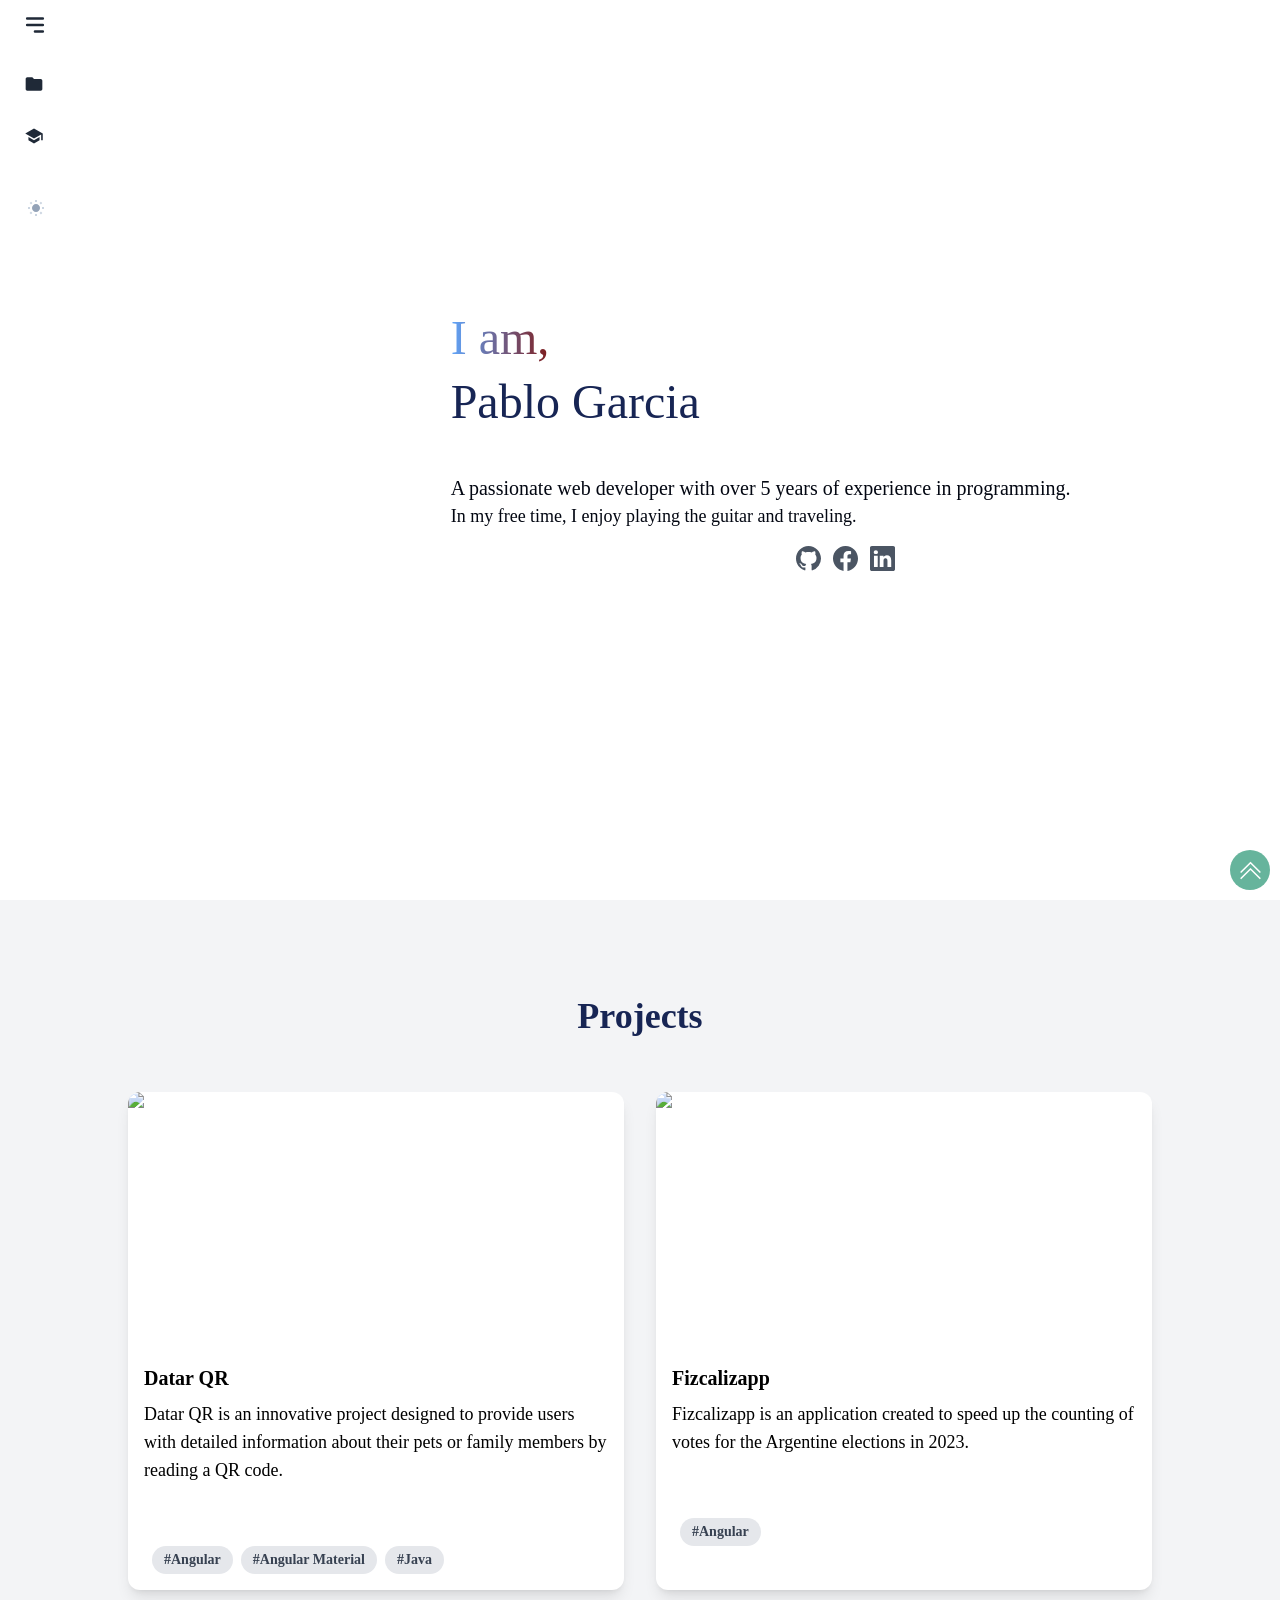
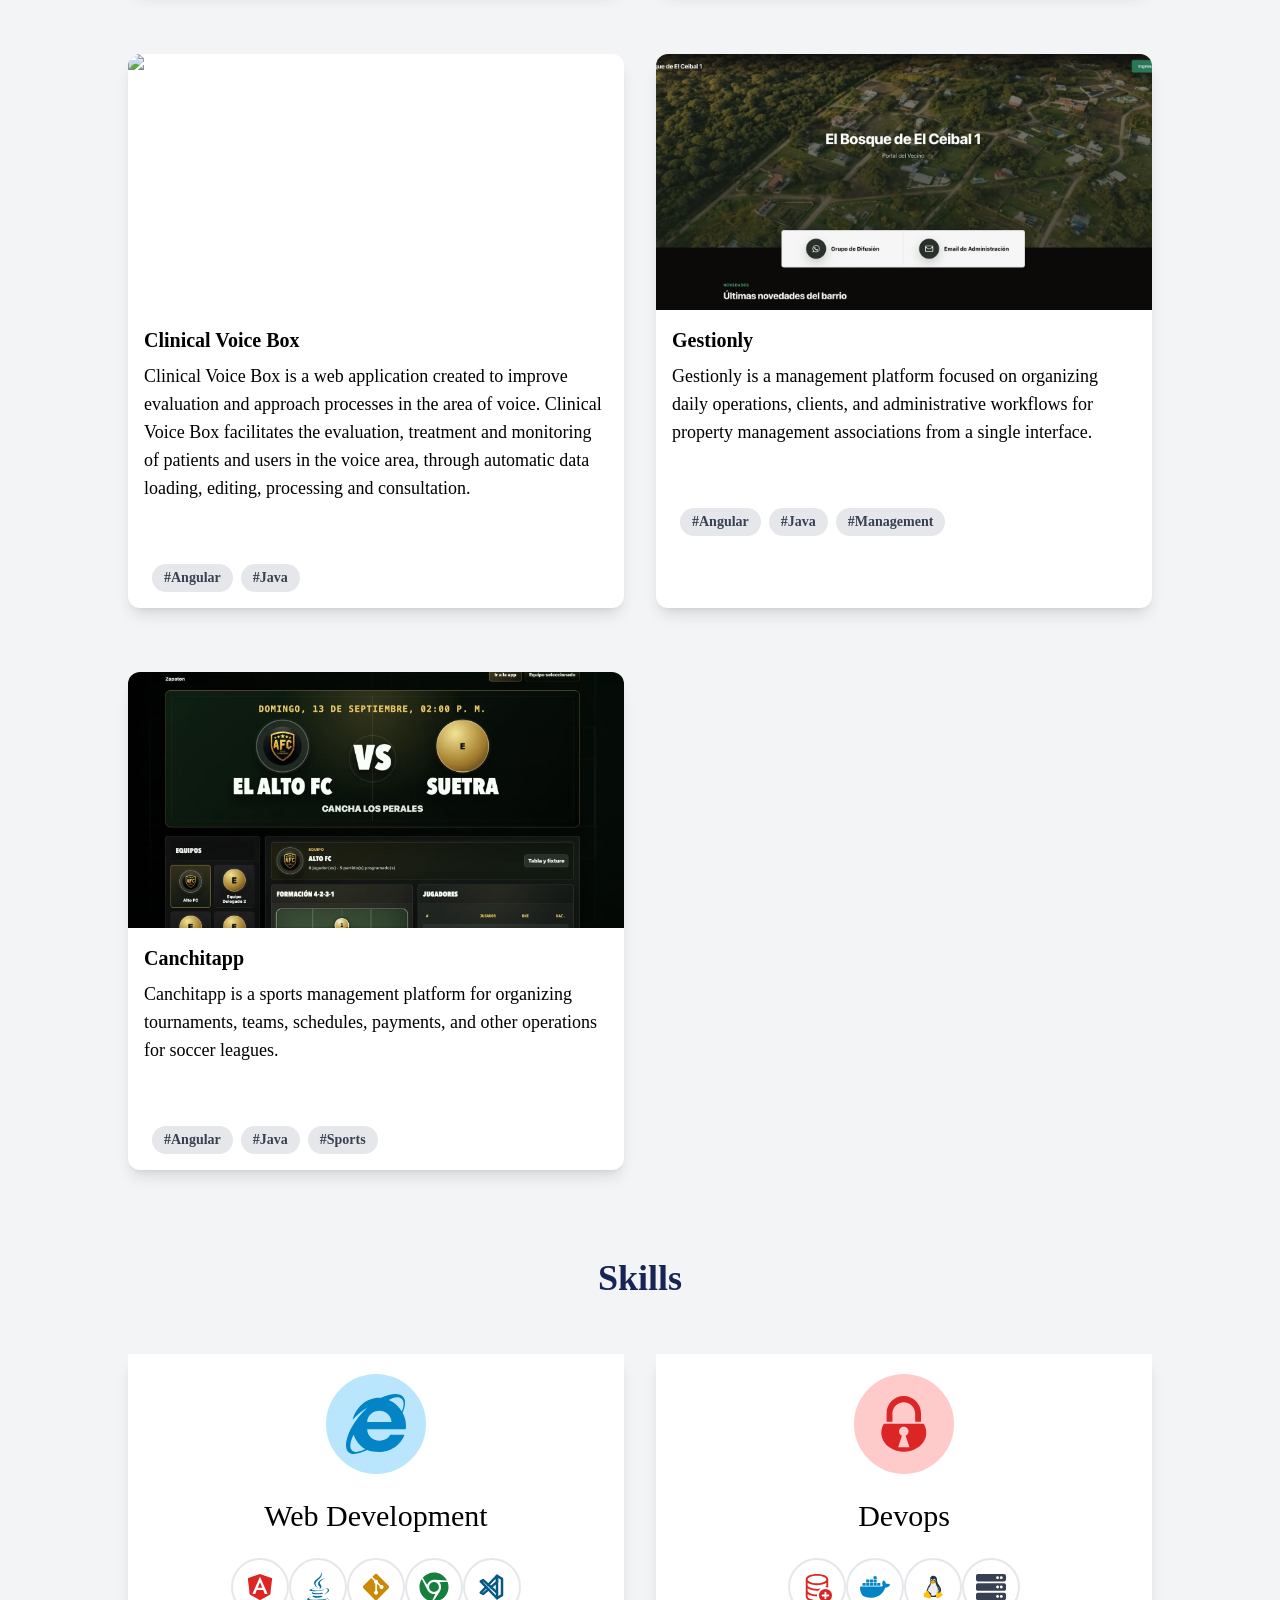
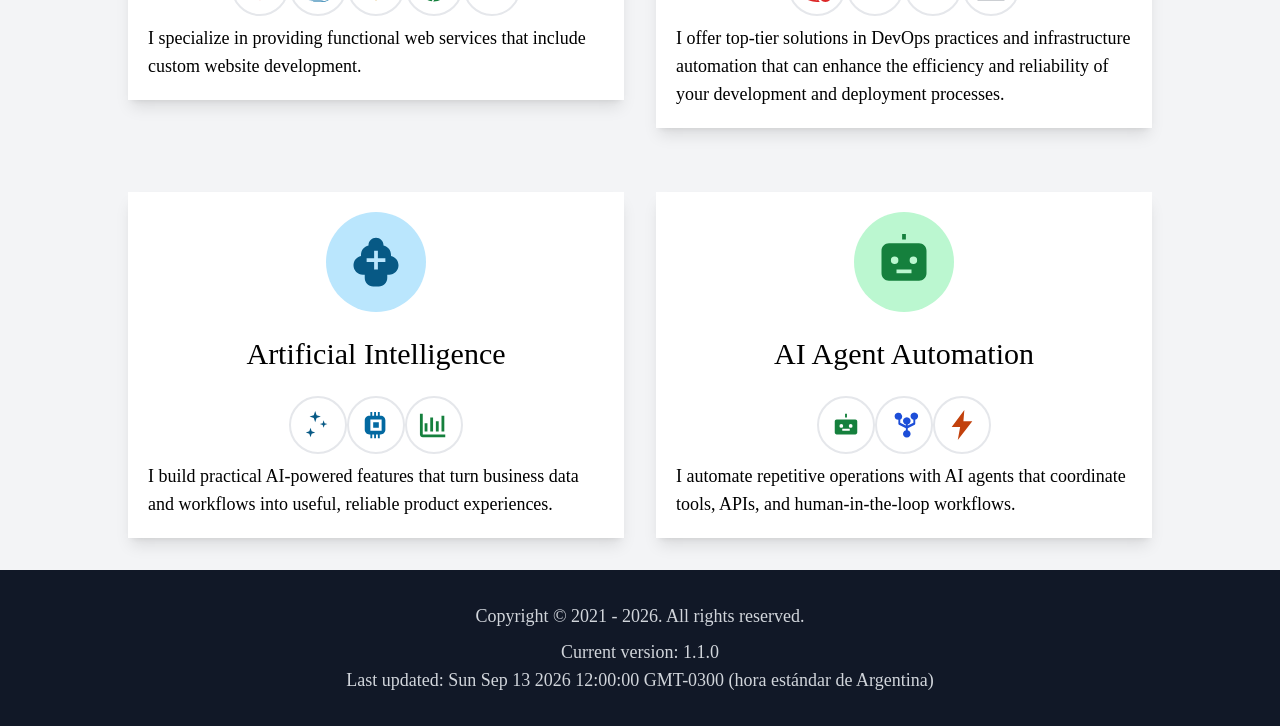
==== commit 214829e2: "Update footer date and version" ====
--- a/index.html
+++ b/index.html
@@ -21,4 +21,4 @@
 		C24.4,16.7,23.9,16.7,23.9,16.8z"></path><path fill="#634703" d="M22.3,17c0,0.1,0.2,0.2,0.2,0.1c0.1-0.1,0.2-0.2,0.3-0.2c0.2-0.1,0.1-0.2-0.2-0.2
 		C22.4,16.8,22.4,16.9,22.3,17z"></path></g><path fill="#455A64" d="M32,34.7c0,0.1,0,0.2,0,0.3c0.2,0.4,0.7,0.5,1.1,0.5c0.6,0,1.2-0.4,1.5-0.8c0-0.1,0.1-0.2,0.2-0.3
 	c0.2-0.3,0.3-0.5,0.4-0.6c0,0-0.1-0.1-0.1-0.2c-0.1-0.2-0.4-0.4-0.8-0.5c-0.3-0.1-0.8-0.2-1-0.2c-0.9-0.1-1.4,0.2-1.7,0.5
-	c0,0,0.1,0,0.1,0.1c0.2,0.2,0.3,0.4,0.3,0.7C32.1,34.4,32,34.5,32,34.7z"></path></svg></div></div><div><div class="text-gray-700 rounded-full hover:scale-125 border-2 p-3"><svg stroke="currentColor" fill="currentColor" stroke-width="0" viewBox="0 0 512 512" class="text-3xl" height="1em" width="1em" xmlns="http://www.w3.org/2000/svg"><path d="M480 160H32c-17.673 0-32-14.327-32-32V64c0-17.673 14.327-32 32-32h448c17.673 0 32 14.327 32 32v64c0 17.673-14.327 32-32 32zm-48-88c-13.255 0-24 10.745-24 24s10.745 24 24 24 24-10.745 24-24-10.745-24-24-24zm-64 0c-13.255 0-24 10.745-24 24s10.745 24 24 24 24-10.745 24-24-10.745-24-24-24zm112 248H32c-17.673 0-32-14.327-32-32v-64c0-17.673 14.327-32 32-32h448c17.673 0 32 14.327 32 32v64c0 17.673-14.327 32-32 32zm-48-88c-13.255 0-24 10.745-24 24s10.745 24 24 24 24-10.745 24-24-10.745-24-24-24zm-64 0c-13.255 0-24 10.745-24 24s10.745 24 24 24 24-10.745 24-24-10.745-24-24-24zm112 248H32c-17.673 0-32-14.327-32-32v-64c0-17.673 14.327-32 32-32h448c17.673 0 32 14.327 32 32v64c0 17.673-14.327 32-32 32zm-48-88c-13.255 0-24 10.745-24 24s10.745 24 24 24 24-10.745 24-24-10.745-24-24-24zm-64 0c-13.255 0-24 10.745-24 24s10.745 24 24 24 24-10.745 24-24-10.745-24-24-24z"></path></svg></div></div></div><p>I offer top-tier solutions in DevOps practices and infrastructure automation that can enhance the efficiency and reliability of your development and deployment processes.</p></div></div><div><div class="hover:shadow-md mb-8 p-5 bg-white dark:bg-gray-800 shadow-lg dark:shadow-slate-900 flex  gap-2 items-center flex-col justify-center"><span class="bg-sky-200 text-sky-800 p-5 rounded-full"><svg stroke="currentColor" fill="currentColor" stroke-width="0" viewBox="0 0 512 512" height="60" width="60" xmlns="http://www.w3.org/2000/svg"><path d="M256 48c-35.3 0-64 28.7-64 64v4.2C154.7 123.9 128 157 128 196v8c-37.3 7.7-64 40.7-64 79.5C64 327.7 99.8 364 144 364h16v28c0 39.8 32.2 72 72 72h48c39.8 0 72-32.2 72-72v-28h16c44.2 0 80-36.3 80-80.5c0-38.8-26.7-71.8-64-79.5v-8c0-39-26.7-72.1-64-79.8V112c0-35.3-28.7-64-64-64h-40zm-16 112h32v64h64v32h-64v64h-32v-64h-64v-32h64v-64z"></path></svg></span><h1 class="__className_d3acd6 text-3xl py-4">Artificial Intelligence</h1><div class="flex"><div><div class="text-sky-800 rounded-full hover:scale-125 border-2 p-3"><svg stroke="currentColor" fill="currentColor" stroke-width="0" viewBox="0 0 512 512" class="text-3xl" height="1em" width="1em" xmlns="http://www.w3.org/2000/svg"><path d="M208 16l24 72 72 24-72 24-24 72-24-72-72-24 72-24 24-72zm144 160l16 48 48 16-48 16-16 48-16-48-48-16 48-16 16-48zM128 304l20 60 60 20-60 20-20 60-20-60-60-20 60-20 20-60z"></path></svg></div></div><div><div class="text-sky-700 rounded-full hover:scale-125 border-2 p-3"><svg stroke="currentColor" fill="currentColor" stroke-width="0" viewBox="0 0 512 512" class="text-3xl" height="1em" width="1em" xmlns="http://www.w3.org/2000/svg"><path d="M160 32h32v64h32V32h32v64h32V32h32v64h16c44.2 0 80 35.8 80 80v160c0 44.2-35.8 80-80 80h-16v64h-32v-64h-32v64h-32v-64h-32v64h-32v-64h-16c-44.2 0-80-35.8-80-80V176c0-44.2 35.8-80 80-80h16V32zm0 128v192h192V160H160zm48 48h96v96h-96v-96z"></path></svg></div></div><div><div class="text-green-700 rounded-full hover:scale-125 border-2 p-3"><svg stroke="currentColor" fill="currentColor" stroke-width="0" viewBox="0 0 512 512" class="text-3xl" height="1em" width="1em" xmlns="http://www.w3.org/2000/svg"><path d="M64 416h384v48H64c-26.5 0-48-21.5-48-48V64h48v352zm80-48H96V224h48v144zm96 0h-48V128h48v240zm96 0h-48V192h48v176zm96 0h-48V96h48v272z"></path></svg></div></div></div><p>I build practical AI-powered features that turn business data and workflows into useful, reliable product experiences.</p></div></div><div><div class="hover:shadow-md mb-8 p-5 bg-white dark:bg-gray-800 shadow-lg dark:shadow-slate-900 flex  gap-2 items-center flex-col justify-center"><span class="bg-green-200 text-green-700 p-5 rounded-full"><svg stroke="currentColor" fill="currentColor" stroke-width="0" viewBox="0 0 512 512" height="60" width="60" xmlns="http://www.w3.org/2000/svg"><path d="M128 96h256c35.3 0 64 28.7 64 64v192c0 35.3-28.7 64-64 64H128c-35.3 0-64-28.7-64-64V160c0-35.3 28.7-64 64-64zm48 112a32 32 0 1 0 0 64 32 32 0 0 0 0-64zm160 0a32 32 0 1 0 0 64 32 32 0 0 0 0-64zM192 320v32h128v-32H192zM240 16h32v48h-32V16z"></path></svg></span><h1 class="__className_d3acd6 text-3xl py-4">AI Agent Automation</h1><div class="flex"><div><div class="text-green-700 rounded-full hover:scale-125 border-2 p-3"><svg stroke="currentColor" fill="currentColor" stroke-width="0" viewBox="0 0 512 512" class="text-3xl" height="1em" width="1em" xmlns="http://www.w3.org/2000/svg"><path d="M96 160h320c17.7 0 32 14.3 32 32v192c0 17.7-14.3 32-32 32H96c-17.7 0-32-14.3-32-32V192c0-17.7 14.3-32 32-32zm80 80a32 32 0 1 0 0 64 32 32 0 0 0 0-64zm160 0a32 32 0 1 0 0 64 32 32 0 0 0 0-64zM192 352h128v-32H192v32zM240 64h32v64h-32V64z"></path></svg></div></div><div><div class="text-blue-700 rounded-full hover:scale-125 border-2 p-3"><svg stroke="currentColor" fill="currentColor" stroke-width="0" viewBox="0 0 512 512" class="text-3xl" height="1em" width="1em" xmlns="http://www.w3.org/2000/svg"><path d="M96 112a64 64 0 1 1 96 55.4v49.2l96 48V248a64 64 0 1 1 32 0v16.6l96-48v-49.2a64 64 0 1 1 32 0V236c0 6.1-3.4 11.6-8.8 14.3L320 310v34.6a64 64 0 1 1-32 0V310l-119.2-59.7A16 16 0 0 1 160 236v-68.6A64 64 0 0 1 96 112z"></path></svg></div></div><div><div class="text-orange-700 rounded-full hover:scale-125 border-2 p-3"><svg stroke="currentColor" fill="currentColor" stroke-width="0" viewBox="0 0 512 512" class="text-3xl" height="1em" width="1em" xmlns="http://www.w3.org/2000/svg"><path d="M296 0L80 288h144l-40 224 248-320H280L296 0z"></path></svg></div></div></div><p>I automate repetitive operations with AI agents that coordinate tools, APIs, and human-in-the-loop workflows.</p></div></div></div></div></div><div class=" text-white text-xl bg-gray-900 py-8"><div class="container mx-auto grid grid-cols-4 gap-10 px-8 md:px-20"><div class="text-center text-lg text-gray-300 col-span-4"><p class="mb-2">Copyright © 2021 - <!-- -->2024<!-- -->. All rights reserved.</p><p> Current version: <!-- -->1.0.0</p><p> Last updated: <!-- -->Fri Jul 12 2024 12:21:39 GMT-0300 (hora estándar de Argentina)</p></div></div></div></div></main><div style="width:40px;height:40px;position:fixed;right:10px;bottom:10px;border-radius:100px;z-index:49;background-color:#00835a99;margin:auto;display:flex;justify-content:center;align-items:center" class="scroll-up hidden" id="scrollUpButton"><div class="cursor-pointer"><svg stroke="currentColor" fill="currentColor" stroke-width="0" viewBox="0 0 16 16" color="white" style="color:white" height="25" width="25" xmlns="http://www.w3.org/2000/svg"><path fill-rule="evenodd" d="M7.646 2.646a.5.5 0 0 1 .708 0l6 6a.5.5 0 0 1-.708.708L8 3.707 2.354 9.354a.5.5 0 1 1-.708-.708l6-6z"></path><path fill-rule="evenodd" d="M7.646 6.646a.5.5 0 0 1 .708 0l6 6a.5.5 0 0 1-.708.708L8 7.707l-5.646 5.647a.5.5 0 0 1-.708-.708l6-6z"></path></svg></div></div><script src="./_next/static/chunks/webpack-fa685643ad79f743.js" crossorigin="" async=""></script><script>(self.__next_f=self.__next_f||[]).push([0]);self.__next_f.push([2,null])</script><script>self.__next_f.push([1,"1:HL[\"./_next/static/media/7385e8d9d3c5518f-s.p.ttf\",\"font\",{\"crossOrigin\":\"\",\"type\":\"font/ttf\"}]\n2:HL[\"./_next/static/css/b1c48085b8a8a0ab.css\",\"style\",{\"crossOrigin\":\"\"}]\n0:\"$L3\"\n"])</script><script>self.__next_f.push([1,"4:HL[\"./_next/static/media/845d1997600e3333-s.p.ttf\",\"font\",{\"crossOrigin\":\"\",\"type\":\"font/ttf\"}]\n5:HL[\"./_next/static/media/86a19cbd70da903c-s.p.ttf\",\"font\",{\"crossOrigin\":\"\",\"type\":\"font/ttf\"}]\n6:HL[\"./_next/static/media/c9aecbff16533dd3-s.p.ttf\",\"font\",{\"crossOrigin\":\"\",\"type\":\"font/ttf\"}]\n7:HL[\"./_next/static/css/b465a8b80f4d760d.css\",\"style\",{\"crossOrigin\":\"\"}]\n"])</script><script>self.__next_f.push([1,"8:I{\"id\":6054,\"chunks\":[\"272:static/chunks/webpack-fa685643ad79f743.js\",\"971:static/chunks/fd9d1056-b49804a1e6f1a9b7.js\",\"864:static/chunks/864-1b34eb789e85e4e6.js\"],\"name\":\"\",\"async\":false}\na:I{\"id\":1729,\"chunks\":[\"272:static/chunks/webpack-fa685643ad79f743.js\",\"971:static/chunks/fd9d1056-b49804a1e6f1a9b7.js\",\"864:static/chunks/864-1b34eb789e85e4e6.js\"],\"name\":\"\",\"async\":false}\nb:I{\"id\":4244,\"chunks\":[\"447:static/chunks/00cbbcb7-e5febf5f7e7998d0.js\",\"185:static/chunks/app/layout-de3c51f9114ecb89.js\"],\"name"])</script><script>self.__next_f.push([1,"\":\"\",\"async\":false}\nc:I{\"id\":9159,\"chunks\":[\"447:static/chunks/00cbbcb7-e5febf5f7e7998d0.js\",\"185:static/chunks/app/layout-de3c51f9114ecb89.js\"],\"name\":\"\",\"async\":false}\nd:I{\"id\":1443,\"chunks\":[\"272:static/chunks/webpack-fa685643ad79f743.js\",\"971:static/chunks/fd9d1056-b49804a1e6f1a9b7.js\",\"864:static/chunks/864-1b34eb789e85e4e6.js\"],\"name\":\"\",\"async\":false}\ne:I{\"id\":8639,\"chunks\":[\"272:static/chunks/webpack-fa685643ad79f743.js\",\"971:static/chunks/fd9d1056-b49804a1e6f1a9b7.js\",\"864:static/chunks/864-1b34eb7"])</script><script>self.__next_f.push([1,"89e85e4e6.js\"],\"name\":\"\",\"async\":false}\n"])</script><script>self.__next_f.push([1,"f:I{\"id\":4724,\"chunks\":[\"447:static/chunks/00cbbcb7-e5febf5f7e7998d0.js\",\"582:static/chunks/bc9c3264-b926c3c6d8dd0e40.js\",\"929:static/chunks/4f9d9cd8-f288fb3c073e315a.js\",\"420:static/chunks/9081a741-2ef2d321b3b72a66.js\",\"400:static/chunks/12038df7-d41278139804cde1.js\",\"982:static/chunks/93854f56-54a06700e2559dab.js\",\"724:static/chunks/724-1b688a9ec60b9f65.js\",\"614:static/chunks/614-34bff219e3106287.js\",\"522:static/chunks/522-9ac237b49e17ead7.js\",\"931:static/chunks/app/page-075454709a651a1b.js\"],\"name\":\"\",\"async\":false}\n"])</script><script>self.__next_f.push([1,"11:I{\"id\":8685,\"chunks\":[\"447:static/chunks/00cbbcb7-e5febf5f7e7998d0.js\",\"582:static/chunks/bc9c3264-b926c3c6d8dd0e40.js\",\"929:static/chunks/4f9d9cd8-f288fb3c073e315a.js\",\"420:static/chunks/9081a741-2ef2d321b3b72a66.js\",\"400:static/chunks/12038df7-d41278139804cde1.js\",\"982:static/chunks/93854f56-54a06700e2559dab.js\",\"724:static/chunks/724-1b688a9ec60b9f65.js\",\"614:static/chunks/614-34bff219e3106287.js\",\"522:static/chunks/522-9ac237b49e17ead7.js\",\"931:static/chunks/app/page-075454709a651a1b.js\"],\"name\":\"\",\"async\":false}\n"])</script><script>self.__next_f.push([1,"12:I{\"id\":9193,\"chunks\":[\"447:static/chunks/00cbbcb7-e5febf5f7e7998d0.js\",\"582:static/chunks/bc9c3264-b926c3c6d8dd0e40.js\",\"929:static/chunks/4f9d9cd8-f288fb3c073e315a.js\",\"420:static/chunks/9081a741-2ef2d321b3b72a66.js\",\"400:static/chunks/12038df7-d41278139804cde1.js\",\"982:static/chunks/93854f56-54a06700e2559dab.js\",\"724:static/chunks/724-1b688a9ec60b9f65.js\",\"614:static/chunks/614-34bff219e3106287.js\",\"522:static/chunks/522-9ac237b49e17ead7.js\",\"931:static/chunks/app/page-075454709a651a1b.js\"],\"name\":\"\",\"async\":false}\n"])</script><script>self.__next_f.push([1,"13:I{\"id\":6964,\"chunks\":[\"447:static/chunks/00cbbcb7-e5febf5f7e7998d0.js\",\"582:static/chunks/bc9c3264-b926c3c6d8dd0e40.js\",\"929:static/chunks/4f9d9cd8-f288fb3c073e315a.js\",\"420:static/chunks/9081a741-2ef2d321b3b72a66.js\",\"400:static/chunks/12038df7-d41278139804cde1.js\",\"982:static/chunks/93854f56-54a06700e2559dab.js\",\"724:static/chunks/724-1b688a9ec60b9f65.js\",\"614:static/chunks/614-34bff219e3106287.js\",\"522:static/chunks/522-9ac237b49e17ead7.js\",\"931:static/chunks/app/page-075454709a651a1b.js\"],\"name\":\"Image\",\"async\":false}\n"])</script><script>self.__next_f.push([1,"16:I{\"id\":8258,\"chunks\":[\"447:static/chunks/00cbbcb7-e5febf5f7e7998d0.js\",\"185:static/chunks/app/layout-de3c51f9114ecb89.js\"],\"name\":\"\",\"async\":false}\n14:T44e,"])</script><script>self.__next_f.push([1,"M277.74 312.9c9.8-6.7 23.4-12.5 23.4-12.5s-38.7 7-77.2 10.2c-47.1 3.9-97.7 4.7-123.1 1.3-60.1-8 33-30.1 33-30.1s-36.1-2.4-80.6 19c-52.5 25.4 130 37 224.5 12.1zm-85.4-32.1c-19-42.7-83.1-80.2 0-145.8C296 53.2 242.84 0 242.84 0c21.5 84.5-75.6 110.1-110.7 162.6-23.9 35.9 11.7 74.4 60.2 118.2zm114.6-176.2c.1 0-175.2 43.8-91.5 140.2 24.7 28.4-6.5 54-6.5 54s62.7-32.4 33.9-72.9c-26.9-37.8-47.5-56.6 64.1-121.3zm-6.1 270.5a12.19 12.19 0 0 1-2 2.6c128.3-33.7 81.1-118.9 19.8-97.3a17.33 17.33 0 0 0-8.2 6.3 70.45 70.45 0 0 1 11-3c31-6.5 75.5 41.5-20.6 91.4zM348 437.4s14.5 11.9-15.9 21.2c-57.9 17.5-240.8 22.8-291.6.7-18.3-7.9 16-19 26.8-21.3 11.2-2.4 17.7-2 17.7-2-20.3-14.3-131.3 28.1-56.4 40.2C232.84 509.4 401 461.3 348 437.4zM124.44 396c-78.7 22 47.9 67.4 148.1 24.5a185.89 185.89 0 0 1-28.2-13.8c-44.7 8.5-65.4 9.1-106 4.5-33.5-3.8-13.9-15.2-13.9-15.2zm179.8 97.2c-78.7 14.8-175.8 13.1-233.3 3.6 0-.1 11.8 9.7 72.4 13.6 92.2 5.9 233.8-3.3 237.1-46.9 0 0-6.4 16.5-76.2 29.7zM260.64 353c-59.2 11.4-93.5 11.1-136.8 6.6-33.5-3.5-11.6-19.7-11.6-19.7-86.8 28.8 48.2 61.4 169.5 25.9a60.37 60.37 0 0 1-21.1-12.8z"])</script><script>self.__next_f.push([1,"15:T424,"])</script><script>self.__next_f.push([1,"M34.3,23.9c-1.6-2.3-2.9-3.7-3.6-6.6c-0.7-2.9,0.2-2.1-0.4-4.6c-0.3-1.3-0.8-2.2-1.3-2.9\r\n\tc-0.6-0.7-1.3-1.1-1.7-1.2c-0.9-0.5-3-1.3-5.6,0.1c-2.7,1.4-2.4,4.4-1.9,10.5c0,0.4-0.1,0.9-0.3,1.3c-0.4,0.9-1.1,1.7-1.7,2.4\r\n\tc-0.7,1-1.4,2-1.9,3.1c-1.2,2.3-2.3,5.2-2,6.3c0.5-0.1,6.8,9.5,6.8,9.7c0.4-0.1,2.1-0.1,3.6-0.1c2.1-0.1,3.3-0.2,5,0.2\r\n\tc0-0.3-0.1-0.6-0.1-0.9c0-0.6,0.1-1.1,0.2-1.8c0.1-0.5,0.2-1,0.3-1.6c-1,0.9-2.8,1.9-4.5,2.2c-1.5,0.3-4-0.2-5.2-1.7\r\n\tc0.1,0,0.3,0,0.4-0.1c0.3-0.1,0.6-0.2,0.7-0.4c0.3-0.5,0.1-1-0.1-1.3c-0.2-0.3-1.7-1.4-2.4-2c-0.7-0.6-1.1-0.9-1.5-1.3\r\n\tc0,0-0.6-0.6-0.8-0.8c-0.2-0.2-0.3-0.4-0.4-0.5c-0.2-0.5-0.3-1.1-0.2-1.9c0.1-1.1,0.5-2,1-3c0.2-0.4,0.7-1.2,0.7-1.2\r\n\ts-1.7,4.2-0.8,5.5c0,0,0.1-1.3,0.5-2.6c0.3-0.9,0.8-2.2,1.4-2.9s2.1-3.3,2.2-4.9c0-0.7,0.1-1.4,0.1-1.9c-0.4-0.4,6.6-1.4,7-0.3\r\n\tc0.1,0.4,1.5,4,2.3,5.9c0.4,0.9,0.9,1.7,1.2,2.7c0.3,1.1,0.5,2.6,0.5,4.1c0,0.3,0,0.8-0.1,1.3c0.2,0,4.1-4.2-0.5-7.7\r\n\tc0,0,2.8,1.3,2.9,3.9c0.1,2.1-0.8,3.8-1,4.1c0.1,0,2.1,0.9,2.2,0.9c0.4,0,1.2-0.3,1.2-0.3c0.1-0.3,0.4-1.1,0.4-1.4\r\n\tC37.6,29.9,35.9,26.2,34.3,23.9z"])</script><script>self.__next_f.push([1,"3:[[[\"$\",\"link\",\"0\",{\"rel\":\"stylesheet\",\"href\":\"./_next/static/css/b1c48085b8a8a0ab.css\",\"precedence\":\"next\",\"crossOrigin\":\"\"}]],[\"$\",\"$L8\",null,{\"buildId\":\"-juVA92k1BCvNB9QgqG2b\",\"assetPrefix\":\"\",\"initialCanonicalUrl\":\"/\",\"initialTree\":[\"\",{\"children\":[\"__PAGE__\",{}]},\"$undefined\",\"$undefined\",true],\"initialHead\":[false,\"$L9\"],\"globalErrorComponent\":\"$a\",\"children\":[null,[\"$\",\"html\",null,{\"lang\":\"en\",\"suppressHydrationWarning\":true,\"children\":[[\"$\",\"head\",null,{\"children\":[[\"$\",\"meta\",null,{\"name\":\"theme-color\",\"media\":\"(prefers-color-scheme: light)\",\"content\":\"#fff\"}],[\"$\",\"meta\",null,{\"name\":\"theme-color\",\"media\":\"(prefers-color-scheme: dark)\",\"content\":\"#000\"}],[[\"$\",\"$Lb\",null,{\"src\":\"https://pagead2.googlesyndication.com/pagead/js/adsbygoogle.js?client=ca-pub-6427962014782182\",\"strategy\":\"lazyOnload\"}],[\"$\",\"$Lb\",null,{\"src\":\"https://www.googletagmanager.com/gtag/js?id=G-N8ZTB9NPSP\"}],[\"$\",\"$Lb\",null,{\"id\":\"google-analytics\",\"children\":\"\\n          window.dataLayer = window.dataLayer || [];\\n          function gtag(){dataLayer.push(arguments);}\\n          gtag('js', new Date());\\n          \\n          gtag('config', 'G-N8ZTB9NPSP');\\n          \"}]]]}],[\"$\",\"body\",null,{\"className\":\"__className_e25f5c bg-gray-100\",\"children\":[\"$\",\"$Lc\",null,{\"children\":[[\"$\",\"main\",null,{\"children\":[\"$\",\"$Ld\",null,{\"parallelRouterKey\":\"children\",\"segmentPath\":[\"children\"],\"loading\":\"$undefined\",\"loadingStyles\":\"$undefined\",\"hasLoading\":false,\"error\":\"$undefined\",\"errorStyles\":\"$undefined\",\"template\":[\"$\",\"$Le\",null,{}],\"templateStyles\":\"$undefined\",\"notFound\":[\"$\",\"div\",null,{\"className\":\"min-h-screen bg-gradient-to-r from-blue-400 to-purple-800\",\"children\":[\"$\",\"div\",null,{\"className\":\"container mx-auto pt-32 lg:pt-0\",\"children\":[\"$\",\"div\",null,{\"className\":\"min-h-screen flex justify-center flex-col items-center\",\"children\":[\"$\",\"div\",null,{\"className\":\"text-center w-3/4 py-20 px-5 bg-[#ffffffd6] shadow-lg\",\"children\":[[\"$\",\"h2\",null,{\"className\":\"__className_645d94 text-5xl  lg:text-9xl inline-block bg-gradient-to-r bg-clip-text text-transparent from-blue-400 to-purple-400\",\"children\":\"404\"}],[\"$\",\"p\",null,{\"className\":\"text-3xl my-5 text-gray-900\",\"children\":\"OPPS! PAGE NOT FOUND\"}],[\"$\",\"p\",null,{\"className\":\"text-xl text-gray-900\",\"children\":\"The page you are looking for doesn't exist. if you think something is broken. report a problem.\"}],[\"$\",\"div\",null,{\"className\":\"flex gap-2 mt-16 justify-evenly\",\"children\":[[\"$\",\"button\",null,{\"className\":\"bg-transparent hover:bg-blue-500 text-blue-700 font-semibold hover:text-white py-2 px-4 border border-blue-500 hover:border-transparent rounded\",\"children\":[\"$\",\"$Lf\",null,{\"href\":\"/\",\"children\":\"RETURN HOME\"}]}],[\"$\",\"button\",null,{\"className\":\"bg-gray-900 hover:bg-white hover:text-gray-900 text-gray-100 font-semibold py-2 px-4 hover:border border-blue-500 rounded\",\"children\":[\"$\",\"$Lf\",null,{\"href\":\"https://github.com/abass-dev/abassdev.com\",\"children\":\"REPORT PROBLEM\"}]}]]}]]}]}]}]}],\"notFoundStyles\":[[\"$\",\"link\",\"0\",{\"rel\":\"stylesheet\",\"href\":\"./_next/static/css/80a89974d4cd3b49.css\",\"precedence\":\"next\",\"crossOrigin\":\"\"}]],\"childProp\":{\"current\":[\"$L10\",[\"$\",\"div\",null,{\"className\":\" dark:bg-gray-900 dark:text-black text-lg\",\"children\":[[[\"$\",\"div\",null,{\"className\":\"block lg:hidden\",\"children\":[\"$\",\"$L11\",null,{}]}],[\"$\",\"div\",null,{\"className\":\"hidden lg:block\",\"children\":[\"$\",\"$L12\",null,{}]}]],[\"$\",\"section\",null,{\"id\":\"home\",\"className\":\" bg-white min-h-screen flex justify-center pb-10 pt-32 lg:p-0 dark:bg-gray-900\",\"children\":[\"$\",\"div\",null,{\"className\":\"container mx-auto text-xl grid md:grid-cols-3 gap-8 px-10  md:items-center md:text-left\",\"children\":[[\"$\",\"div\",null,{\"className\":\"flex justify-center\",\"children\":[\"$\",\"$L13\",null,{\"src\":\"/assets/images/profile.jpeg\",\"width\":300,\"height\":300,\"alt\":\"Picture of Pablo Garcia\",\"className\":\"h-auto hover:scale-110  hover:shadow-md rounded-full\"}]}],[\"$\",\"div\",null,{\"className\":\"md:col-span-2\",\"children\":[[\"$\",\"p\",null,{\"className\":\"__className_d3acd6 text-5xl inline-block bg-gradient-to-r bg-clip-text text-transparent from-blue-400 to-red-900\",\"children\":\"I am,\"}],[\"$\",\"h1\",null,{\"className\":\"__className_645d94 dark:text-white text-3xl md:text-5xl pb-8 my-4 text-blue-950\",\"children\":\"Pablo Garcia\"}],[\"$\",\"div\",null,{\"className\":\"text-gray-950 dark:text-gray-100\",\"children\":[[\"$\",\"p\",null,{\"className\":\"text-xl\",\"children\":\"A passionate web developer with over 5 years of experience in programming.\"}],[\"$\",\"p\",null,{\"className\":\"text-lg\",\"children\":\"In my free time, I enjoy playing the guitar and traveling.\"}]]}],[\"$\",\"div\",null,{\"className\":\"flex text-gray-600 dark:text-gray-100 justify-center w-full gap-3 py-4\",\"children\":[[\"$\",\"$Lf\",null,{\"target\":\"_blank\",\"aria-label\":\"Github account\",\"href\":\"https://github.com/pablogarcia77\",\"children\":[\"$\",\"svg\",null,{\"stroke\":\"currentColor\",\"fill\":\"currentColor\",\"strokeWidth\":\"0\",\"viewBox\":\"0 0 16 16\",\"children\":[\"$undefined\",[[\"$\",\"path\",\"0\",{\"d\":\"M8 0C3.58 0 0 3.58 0 8c0 3.54 2.29 6.53 5.47 7.59.4.07.55-.17.55-.38 0-.19-.01-.82-.01-1.49-2.01.37-2.53-.49-2.69-.94-.09-.23-.48-.94-.82-1.13-.28-.15-.68-.52-.01-.53.63-.01 1.08.58 1.23.82.72 1.21 1.87.87 2.33.66.07-.52.28-.87.51-1.07-1.78-.2-3.64-.89-3.64-3.95 0-.87.31-1.59.82-2.15-.08-.2-.36-1.02.08-2.12 0 0 .67-.21 2.2.82.64-.18 1.32-.27 2-.27.68 0 1.36.09 2 .27 1.53-1.04 2.2-.82 2.2-.82.44 1.1.16 1.92.08 2.12.51.56.82 1.27.82 2.15 0 3.07-1.87 3.75-3.65 3.95.29.25.54.73.54 1.48 0 1.07-.01 1.93-.01 2.2 0 .21.15.46.55.38A8.012 8.012 0 0 0 16 8c0-4.42-3.58-8-8-8z\",\"children\":\"$undefined\"}]]],\"className\":\"$undefined\",\"style\":{\"color\":\"$undefined\"},\"height\":25,\"width\":25,\"xmlns\":\"http://www.w3.org/2000/svg\"}]}],[\"$\",\"$Lf\",null,{\"aria-label\":\"Facebook account\",\"target\":\"_blank\",\"href\":\"https://m.facebook.com/pablo.garcia.pr\",\"children\":[\"$\",\"svg\",null,{\"stroke\":\"currentColor\",\"fill\":\"currentColor\",\"strokeWidth\":\"0\",\"viewBox\":\"0 0 16 16\",\"children\":[\"$undefined\",[[\"$\",\"path\",\"0\",{\"d\":\"M16 8.049c0-4.446-3.582-8.05-8-8.05C3.58 0-.002 3.603-.002 8.05c0 4.017 2.926 7.347 6.75 7.951v-5.625h-2.03V8.05H6.75V6.275c0-2.017 1.195-3.131 3.022-3.131.876 0 1.791.157 1.791.157v1.98h-1.009c-.993 0-1.303.621-1.303 1.258v1.51h2.218l-.354 2.326H9.25V16c3.824-.604 6.75-3.934 6.75-7.951z\",\"children\":\"$undefined\"}]]],\"className\":\"$undefined\",\"style\":{\"color\":\"$undefined\"},\"height\":25,\"width\":25,\"xmlns\":\"http://www.w3.org/2000/svg\"}]}],[\"$\",\"$Lf\",null,{\"aria-label\":\"Linkedin account\",\"target\":\"_blank\",\"href\":\"https://www.linkedin.com/in/pablo-garcia-dev/\",\"children\":[\"$\",\"svg\",null,{\"stroke\":\"currentColor\",\"fill\":\"currentColor\",\"strokeWidth\":\"0\",\"viewBox\":\"0 0 16 16\",\"children\":[\"$undefined\",[[\"$\",\"path\",\"0\",{\"d\":\"M0 1.146C0 .513.526 0 1.175 0h13.65C15.474 0 16 .513 16 1.146v13.708c0 .633-.526 1.146-1.175 1.146H1.175C.526 16 0 15.487 0 14.854V1.146zm4.943 12.248V6.169H2.542v7.225h2.401zm-1.2-8.212c.837 0 1.358-.554 1.358-1.248-.015-.709-.52-1.248-1.342-1.248-.822 0-1.359.54-1.359 1.248 0 .694.521 1.248 1.327 1.248h.016zm4.908 8.212V9.359c0-.216.016-.432.08-.586.173-.431.568-.878 1.232-.878.869 0 1.216.662 1.216 1.634v3.865h2.401V9.25c0-2.22-1.184-3.252-2.764-3.252-1.274 0-1.845.7-2.165 1.193v.025h-.016a5.54 5.54 0 0 1 .016-.025V6.169h-2.4c.03.678 0 7.225 0 7.225h2.4z\",\"children\":\"$undefined\"}]]],\"className\":\"$undefined\",\"style\":{\"color\":\"$undefined\"},\"height\":25,\"width\":25,\"xmlns\":\"http://www.w3.org/2000/svg\"}]}]]}]]}]]}]}],[\"$undefined\",[\"$\",\"section\",null,{\"id\":\"projects\",\"className\":\"pt-20 dark:bg-gray-900\",\"children\":[\"$\",\"div\",null,{\"className\":\"container mx-auto px-8 md:px-10 lg:px-20 xl:px-32\",\"children\":[[\"$\",\"h1\",null,{\"className\":\"__className_645d94 text-center font-bold  dark:text-white text-4xl pb-10 my-4 text-blue-950\",\"children\":\"Projects\"}],[\"$\",\"div\",null,{\"className\":\"grid gap-8 md:grid-cols-2\",\"children\":[[\"$\",\"div\",null,{\"className\":\"project-card bg-white dark:text-gray-100 dark:bg-gray-800 mb-8 overflow-hidden rounded-xl shadow-lg dark:shadow-slate-900 transition-all duration-300\",\"children\":[[\"$\",\"$L13\",null,{\"quality\":75,\"className\":\"project-card-image w-full\",\"src\":\"/assets/images/datar.png\",\"width\":640,\"height\":360,\"alt\":\"Datar QR\"}],[\"$\",\"div\",null,{\"className\":\"p-4\",\"children\":[[\"$\",\"h2\",null,{\"className\":\"font-bold text-xl mb-2\",\"children\":\"Datar QR\"}],[\"$\",\"p\",null,{\"className\":\"text-black dark:text-gray-100 text-lg\",\"children\":\"Datar QR is an innovative project designed to provide users with detailed information about their pets or family members by reading a QR code.\"}],[\"$\",\"br\",null,{}]]}],[\"$\",\"div\",null,{\"className\":\"px-6 pt-4 pb-2\",\"children\":[[\"$\",\"span\",null,{\"className\":\"inline-block bg-gray-200 hover:bg-blue-500 hover:text-white rounded-full px-3 py-1 text-sm font-semibold text-gray-700 mr-2 mb-2\",\"children\":[\"#\",\"Angular\"]}],[\"$\",\"span\",null,{\"className\":\"inline-block bg-gray-200 hover:bg-blue-500 hover:text-white rounded-full px-3 py-1 text-sm font-semibold text-gray-700 mr-2 mb-2\",\"children\":[\"#\",\"Angular Material\"]}],[\"$\",\"span\",null,{\"className\":\"inline-block bg-gray-200 hover:bg-blue-500 hover:text-white rounded-full px-3 py-1 text-sm font-semibold text-gray-700 mr-2 mb-2\",\"children\":[\"#\",\"Java\"]}]]}]]}],[\"$\",\"div\",null,{\"className\":\"project-card bg-white dark:text-gray-100 dark:bg-gray-800 mb-8 overflow-hidden rounded-xl shadow-lg dark:shadow-slate-900 transition-all duration-300\",\"children\":[[\"$\",\"$L13\",null,{\"quality\":75,\"className\":\"project-card-image w-full\",\"src\":\"/assets/images/fiscalizapp.png\",\"width\":640,\"height\":360,\"alt\":\"Fizcalizapp\"}],[\"$\",\"div\",null,{\"className\":\"p-4\",\"children\":[[\"$\",\"h2\",null,{\"className\":\"font-bold text-xl mb-2\",\"children\":\"Fizcalizapp\"}],[\"$\",\"p\",null,{\"className\":\"text-black dark:text-gray-100 text-lg\",\"children\":\"Fizcalizapp is an application created to speed up the counting of votes for the Argentine elections in 2023.\"}],[\"$\",\"br\",null,{}]]}],[\"$\",\"div\",null,{\"className\":\"px-6 pt-4 pb-2\",\"children\":[[\"$\",\"span\",null,{\"className\":\"inline-block bg-gray-200 hover:bg-blue-500 hover:text-white rounded-full px-3 py-1 text-sm font-semibold text-gray-700 mr-2 mb-2\",\"children\":[\"#\",\"Angular\"]}]]}]]}],[\"$\",\"div\",null,{\"className\":\"project-card bg-white dark:text-gray-100 dark:bg-gray-800 mb-8 overflow-hidden rounded-xl shadow-lg dark:shadow-slate-900 transition-all duration-300\",\"children\":[[\"$\",\"$L13\",null,{\"quality\":75,\"className\":\"project-card-image w-full\",\"src\":\"/assets/images/cvb.png\",\"width\":640,\"height\":360,\"alt\":\"Clinical Voice Box\"}],[\"$\",\"div\",null,{\"className\":\"p-4\",\"children\":[[\"$\",\"h2\",null,{\"className\":\"font-bold text-xl mb-2\",\"children\":\"Clinical Voice Box\"}],[\"$\",\"p\",null,{\"className\":\"text-black dark:text-gray-100 text-lg\",\"children\":\"Clinical Voice Box is a web application created to improve evaluation and approach processes in the area of voice. Clinical Voice Box facilitates the evaluation, treatment and monitoring of patients and users in the voice area, through automatic data loading, editing, processing and consultation.\"}],[\"$\",\"br\",null,{}]]}],[\"$\",\"div\",null,{\"className\":\"px-6 pt-4 pb-2\",\"children\":[[\"$\",\"span\",null,{\"className\":\"inline-block bg-gray-200 hover:bg-blue-500 hover:text-white rounded-full px-3 py-1 text-sm font-semibold text-gray-700 mr-2 mb-2\",\"children\":[\"#\",\"Angular\"]}],[\"$\",\"span\",null,{\"className\":\"inline-block bg-gray-200 hover:bg-blue-500 hover:text-white rounded-full px-3 py-1 text-sm font-semibold text-gray-700 mr-2 mb-2\",\"children\":[\"#\",\"Java\"]}]]}]]}],[\"$\",\"div\",null,{\"className\":\"project-card bg-white dark:text-gray-100 dark:bg-gray-800 mb-8 overflow-hidden rounded-xl shadow-lg dark:shadow-slate-900 transition-all duration-300\",\"children\":[[\"$\",\"$L13\",null,{\"quality\":75,\"className\":\"project-card-image w-full\",\"src\":\"/assets/images/gestionly.webp\",\"width\":640,\"height\":360,\"alt\":\"Gestionly\"}],[\"$\",\"div\",null,{\"className\":\"p-4\",\"children\":[[\"$\",\"h2\",null,{\"className\":\"font-bold text-xl mb-2\",\"children\":\"Gestionly\"}],[\"$\",\"p\",null,{\"className\":\"text-black dark:text-gray-100 text-lg\",\"children\":\"Gestionly is a management platform focused on organizing daily operations, clients, and administrative workflows for property management associations from a single interface.\"}],[\"$\",\"br\",null,{}]]}],[\"$\",\"div\",null,{\"className\":\"px-6 pt-4 pb-2\",\"children\":[[\"$\",\"span\",null,{\"className\":\"inline-block bg-gray-200 hover:bg-blue-500 hover:text-white rounded-full px-3 py-1 text-sm font-semibold text-gray-700 mr-2 mb-2\",\"children\":[\"#\",\"Angular\"]}],[\"$\",\"span\",null,{\"className\":\"inline-block bg-gray-200 hover:bg-blue-500 hover:text-white rounded-full px-3 py-1 text-sm font-semibold text-gray-700 mr-2 mb-2\",\"children\":[\"#\",\"Java\"]}],[\"$\",\"span\",null,{\"className\":\"inline-block bg-gray-200 hover:bg-blue-500 hover:text-white rounded-full px-3 py-1 text-sm font-semibold text-gray-700 mr-2 mb-2\",\"children\":[\"#\",\"Management\"]}]]}]]}],[\"$\",\"div\",null,{\"className\":\"project-card bg-white dark:text-gray-100 dark:bg-gray-800 mb-8 overflow-hidden rounded-xl shadow-lg dark:shadow-slate-900 transition-all duration-300\",\"children\":[[\"$\",\"$L13\",null,{\"quality\":75,\"className\":\"project-card-image w-full\",\"src\":\"/assets/images/canchitapp.webp\",\"width\":640,\"height\":360,\"alt\":\"Canchitapp\"}],[\"$\",\"div\",null,{\"className\":\"p-4\",\"children\":[[\"$\",\"h2\",null,{\"className\":\"font-bold text-xl mb-2\",\"children\":\"Canchitapp\"}],[\"$\",\"p\",null,{\"className\":\"text-black dark:text-gray-100 text-lg\",\"children\":\"Canchitapp is a sports management platform for organizing tournaments, teams, schedules, payments, and other operations for soccer leagues.\"}],[\"$\",\"br\",null,{}]]}],[\"$\",\"div\",null,{\"className\":\"px-6 pt-4 pb-2\",\"children\":[[\"$\",\"span\",null,{\"className\":\"inline-block bg-gray-200 hover:bg-blue-500 hover:text-white rounded-full px-3 py-1 text-sm font-semibold text-gray-700 mr-2 mb-2\",\"children\":[\"#\",\"Angular\"]}],[\"$\",\"span\",null,{\"className\":\"inline-block bg-gray-200 hover:bg-blue-500 hover:text-white rounded-full px-3 py-1 text-sm font-semibold text-gray-700 mr-2 mb-2\",\"children\":[\"#\",\"Java\"]}],[\"$\",\"span\",null,{\"className\":\"inline-block bg-gray-200 hover:bg-blue-500 hover:text-white rounded-full px-3 py-1 text-sm font-semibold text-gray-700 mr-2 mb-2\",\"children\":[\"#\",\"Sports\"]}]]}]]}]]}]]}]}],\"$undefined\"],[\"$\",\"div\",null,{\"id\":\"skills\",\"className\":\"container mx-auto md:px-10 lg:px-20 xl:px-32 dark:bg-gray-900 00  text-black px-10 dark:text-white pt-10 flex items-center flex-col justify-center\",\"children\":[\"$\",\"div\",null,{\"className\":\"\",\"children\":[[\"$\",\"h1\",null,{\"className\":\"__className_645d94 text-center font-bold  dark:text-white text-4xl pb-10 my-4 text-blue-950\",\"children\":\"Skills\"}],[\"$\",\"div\",null,{\"className\":\"grid gap-8  md:grid-cols-2\",\"children\":[[\"$\",\"div\",null,{\"children\":[\"$\",\"div\",null,{\"className\":\"hover:shadow-md mb-8 p-5 bg-white dark:bg-gray-800 shadow-lg dark:shadow-slate-900 flex  gap-2 items-center flex-col justify-center\",\"children\":[[\"$\",\"span\",null,{\"className\":\"bg-sky-200 text-sky-600 p-5 rounded-full\",\"children\":[\"$\",\"svg\",null,{\"stroke\":\"currentColor\",\"fill\":\"currentColor\",\"strokeWidth\":\"0\",\"viewBox\":\"0 0 512 512\",\"children\":[\"$undefined\",[[\"$\",\"path\",\"0\",{\"d\":\"M483.049 159.706c10.855-24.575 21.424-60.438 21.424-87.871 0-72.722-79.641-98.371-209.673-38.577-107.632-7.181-211.221 73.67-237.098 186.457 30.852-34.862 78.271-82.298 121.977-101.158C125.404 166.85 79.128 228.002 43.992 291.725 23.246 329.651 0 390.94 0 436.747c0 98.575 92.854 86.5 180.251 42.006 31.423 15.43 66.559 15.573 101.695 15.573 97.124 0 184.249-54.294 216.814-146.022H377.927c-52.509 88.593-196.819 52.996-196.819-47.436H509.9c6.407-43.581-1.655-95.715-26.851-141.162zM64.559 346.877c17.711 51.15 53.703 95.871 100.266 123.304-88.741 48.94-173.267 29.096-100.266-123.304zm115.977-108.873c2-55.151 50.276-94.871 103.98-94.871 53.418 0 101.981 39.72 103.981 94.871H180.536zm184.536-187.6c21.425-10.287 48.563-22.003 72.558-22.003 31.422 0 54.274 21.717 54.274 53.722 0 20.003-7.427 49.007-14.569 67.867-26.28-42.292-65.986-81.584-112.263-99.586z\",\"children\":\"$undefined\"}]]],\"className\":\"$undefined\",\"style\":{\"color\":\"$undefined\"},\"height\":60,\"width\":60,\"xmlns\":\"http://www.w3.org/2000/svg\"}]}],[\"$\",\"h1\",null,{\"className\":\"__className_d3acd6 text-3xl py-4\",\"children\":\"Web Development\"}],[\"$\",\"div\",null,{\"className\":\"flex\",\"children\":[[\"$\",\"div\",\"0\",{\"children\":[\"$\",\"div\",null,{\"className\":\"text-red-600 rounded-full hover:scale-125 border-2 p-3\",\"children\":[\"$\",\"svg\",null,{\"stroke\":\"currentColor\",\"fill\":\"currentColor\",\"strokeWidth\":\"0\",\"viewBox\":\"0 0 448 512\",\"className\":\"text-3xl\",\"children\":[\"$undefined\",[[\"$\",\"path\",\"0\",{\"d\":\"M185.7 268.1h76.2l-38.1-91.6-38.1 91.6zM223.8 32L16 106.4l31.8 275.7 176 97.9 176-97.9 31.8-275.7zM354 373.8h-48.6l-26.2-65.4H168.6l-26.2 65.4H93.7L223.8 81.5z\",\"children\":\"$undefined\"}]]],\"style\":{\"color\":\"$undefined\"},\"height\":\"1em\",\"width\":\"1em\",\"xmlns\":\"http://www.w3.org/2000/svg\"}]}]}],[\"$\",\"div\",\"1\",{\"children\":[\"$\",\"div\",null,{\"className\":\"text-sky-700 rounded-full hover:scale-125 border-2 p-3\",\"children\":[\"$\",\"svg\",null,{\"stroke\":\"currentColor\",\"fill\":\"currentColor\",\"strokeWidth\":\"0\",\"viewBox\":\"0 0 384 512\",\"className\":\"text-3xl\",\"children\":[\"$undefined\",[[\"$\",\"path\",\"0\",{\"d\":\"$14\",\"children\":\"$undefined\"}]]],\"style\":{\"color\":\"$undefined\"},\"height\":\"1em\",\"width\":\"1em\",\"xmlns\":\"http://www.w3.org/2000/svg\"}]}]}],[\"$\",\"div\",\"2\",{\"children\":[\"$\",\"div\",null,{\"className\":\"text-yellow-600 rounded-full hover:scale-125 border-2 p-3\",\"children\":[\"$\",\"svg\",null,{\"stroke\":\"currentColor\",\"fill\":\"currentColor\",\"strokeWidth\":\"0\",\"viewBox\":\"0 0 448 512\",\"className\":\"text-3xl\",\"children\":[\"$undefined\",[[\"$\",\"path\",\"0\",{\"d\":\"M439.55 236.05L244 40.45a28.87 28.87 0 0 0-40.81 0l-40.66 40.63 51.52 51.52c27.06-9.14 52.68 16.77 43.39 43.68l49.66 49.66c34.23-11.8 61.18 31 35.47 56.69-26.49 26.49-70.21-2.87-56-37.34L240.22 199v121.85c25.3 12.54 22.26 41.85 9.08 55a34.34 34.34 0 0 1-48.55 0c-17.57-17.6-11.07-46.91 11.25-56v-123c-20.8-8.51-24.6-30.74-18.64-45L142.57 101 8.45 235.14a28.86 28.86 0 0 0 0 40.81l195.61 195.6a28.86 28.86 0 0 0 40.8 0l194.69-194.69a28.86 28.86 0 0 0 0-40.81z\",\"children\":\"$undefined\"}]]],\"style\":{\"color\":\"$undefined\"},\"height\":\"1em\",\"width\":\"1em\",\"xmlns\":\"http://www.w3.org/2000/svg\"}]}]}],[\"$\",\"div\",\"3\",{\"children\":[\"$\",\"div\",null,{\"className\":\"text-green-700 rounded-full hover:scale-125 border-2 p-3\",\"children\":[\"$\",\"svg\",null,{\"stroke\":\"currentColor\",\"fill\":\"currentColor\",\"strokeWidth\":\"0\",\"viewBox\":\"0 0 496 512\",\"className\":\"text-3xl\",\"children\":[\"$undefined\",[[\"$\",\"path\",\"0\",{\"d\":\"M131.5 217.5L55.1 100.1c47.6-59.2 119-91.8 192-92.1 42.3-.3 85.5 10.5 124.8 33.2 43.4 25.2 76.4 61.4 97.4 103L264 133.4c-58.1-3.4-113.4 29.3-132.5 84.1zm32.9 38.5c0 46.2 37.4 83.6 83.6 83.6s83.6-37.4 83.6-83.6-37.4-83.6-83.6-83.6-83.6 37.3-83.6 83.6zm314.9-89.2L339.6 174c37.9 44.3 38.5 108.2 6.6 157.2L234.1 503.6c46.5 2.5 94.4-7.7 137.8-32.9 107.4-62 150.9-192 107.4-303.9zM133.7 303.6L40.4 120.1C14.9 159.1 0 205.9 0 256c0 124 90.8 226.7 209.5 244.9l63.7-124.8c-57.6 10.8-113.2-20.8-139.5-72.5z\",\"children\":\"$undefined\"}]]],\"style\":{\"color\":\"$undefined\"},\"height\":\"1em\",\"width\":\"1em\",\"xmlns\":\"http://www.w3.org/2000/svg\"}]}]}],[\"$\",\"div\",\"4\",{\"children\":[\"$\",\"div\",null,{\"className\":\"text-sky-800 rounded-full hover:scale-125 border-2 p-3\",\"children\":[\"$\",\"svg\",null,{\"stroke\":\"currentColor\",\"fill\":\"none\",\"strokeWidth\":\"2\",\"viewBox\":\"0 0 24 24\",\"strokeLinecap\":\"round\",\"strokeLinejoin\":\"round\",\"className\":\"text-3xl\",\"children\":[\"$undefined\",[[\"$\",\"path\",\"0\",{\"stroke\":\"none\",\"d\":\"M0 0h24v24H0z\",\"fill\":\"none\",\"children\":\"$undefined\"}],[\"$\",\"path\",\"1\",{\"d\":\"M16 3v18l4 -2.5v-13z\",\"children\":\"$undefined\"}],[\"$\",\"path\",\"2\",{\"d\":\"M9.165 13.903l-4.165 3.597l-2 -1l4.333 -4.5m1.735 -1.802l6.932 -7.198v5l-4.795 4.141\",\"children\":\"$undefined\"}],[\"$\",\"path\",\"3\",{\"d\":\"M16 16.5l-11 -10l-2 1l13 13.5\",\"children\":\"$undefined\"}]]],\"style\":{\"color\":\"$undefined\"},\"height\":\"1em\",\"width\":\"1em\",\"xmlns\":\"http://www.w3.org/2000/svg\"}]}]}]]}],[\"$\",\"p\",null,{\"children\":\"I specialize in providing functional web services that include custom website development.\"}]]}]}],[\"$\",\"div\",null,{\"children\":[\"$\",\"div\",null,{\"className\":\"hover:shadow-md mb-8 p-5 bg-white dark:bg-gray-800 shadow-lg dark:shadow-slate-900 flex  gap-2 items-center flex-col justify-center\",\"children\":[[\"$\",\"span\",null,{\"className\":\"bg-red-200 text-red-600 p-5 rounded-full\",\"children\":[\"$\",\"svg\",null,{\"stroke\":\"currentColor\",\"fill\":\"currentColor\",\"strokeWidth\":\"0\",\"viewBox\":\"0 0 512 512\",\"children\":[\"$undefined\",[[\"$\",\"path\",\"0\",{\"d\":\"M254.28 17.313c-81.048 0-146.624 65.484-146.624 146.406V236h49.594v-69.094c0-53.658 43.47-97.187 97.03-97.187 53.563 0 97.032 44.744 97.032 97.186V236h49.594v-72.28c0-78.856-65.717-146.407-146.625-146.407zM85.157 254.688c-14.61 22.827-22.844 49.148-22.844 76.78 0 88.358 84.97 161.5 191.97 161.5 106.998 0 191.968-73.142 191.968-161.5 0-27.635-8.26-53.95-22.875-76.78H85.155zM254 278.625c22.34 0 40.875 17.94 40.875 40.28 0 16.756-10.6 31.23-25.125 37.376l32.72 98.126h-96.376l32.125-98.125c-14.526-6.145-24.532-20.62-24.532-37.374 0-22.338 17.972-40.28 40.312-40.28z\",\"children\":\"$undefined\"}]]],\"className\":\"$undefined\",\"style\":{\"color\":\"$undefined\"},\"height\":60,\"width\":60,\"xmlns\":\"http://www.w3.org/2000/svg\"}]}],[\"$\",\"h1\",null,{\"className\":\"__className_d3acd6 text-3xl py-4\",\"children\":\"Devops\"}],[\"$\",\"div\",null,{\"className\":\"flex\",\"children\":[[\"$\",\"div\",\"0\",{\"children\":[\"$\",\"div\",null,{\"className\":\"text-red-600 rounded-full hover:scale-125 border-2 p-3\",\"children\":[\"$\",\"svg\",null,{\"stroke\":\"currentColor\",\"fill\":\"currentColor\",\"strokeWidth\":\"0\",\"viewBox\":\"0 0 16 16\",\"className\":\"text-3xl\",\"children\":[\"$undefined\",[[\"$\",\"path\",\"0\",{\"d\":\"M12.5 16a3.5 3.5 0 1 0 0-7 3.5 3.5 0 0 0 0 7Zm.5-5v1h1a.5.5 0 0 1 0 1h-1v1a.5.5 0 0 1-1 0v-1h-1a.5.5 0 0 1 0-1h1v-1a.5.5 0 0 1 1 0Z\",\"children\":\"$undefined\"}],[\"$\",\"path\",\"1\",{\"d\":\"M12.096 6.223A4.92 4.92 0 0 0 13 5.698V7c0 .289-.213.654-.753 1.007a4.493 4.493 0 0 1 1.753.25V4c0-1.007-.875-1.755-1.904-2.223C11.022 1.289 9.573 1 8 1s-3.022.289-4.096.777C2.875 2.245 2 2.993 2 4v9c0 1.007.875 1.755 1.904 2.223C4.978 15.71 6.427 16 8 16c.536 0 1.058-.034 1.555-.097a4.525 4.525 0 0 1-.813-.927C8.5 14.992 8.252 15 8 15c-1.464 0-2.766-.27-3.682-.687C3.356 13.875 3 13.373 3 13v-1.302c.271.202.58.378.904.525C4.978 12.71 6.427 13 8 13h.027a4.552 4.552 0 0 1 0-1H8c-1.464 0-2.766-.27-3.682-.687C3.356 10.875 3 10.373 3 10V8.698c.271.202.58.378.904.525C4.978 9.71 6.427 10 8 10c.262 0 .52-.008.774-.024a4.525 4.525 0 0 1 1.102-1.132C9.298 8.944 8.666 9 8 9c-1.464 0-2.766-.27-3.682-.687C3.356 7.875 3 7.373 3 7V5.698c.271.202.58.378.904.525C4.978 6.711 6.427 7 8 7s3.022-.289 4.096-.777ZM3 4c0-.374.356-.875 1.318-1.313C5.234 2.271 6.536 2 8 2s2.766.27 3.682.687C12.644 3.125 13 3.627 13 4c0 .374-.356.875-1.318 1.313C10.766 5.729 9.464 6 8 6s-2.766-.27-3.682-.687C3.356 4.875 3 4.373 3 4Z\",\"children\":\"$undefined\"}]]],\"style\":{\"color\":\"$undefined\"},\"height\":\"1em\",\"width\":\"1em\",\"xmlns\":\"http://www.w3.org/2000/svg\"}]}]}],[\"$\",\"div\",\"1\",{\"children\":[\"$\",\"div\",null,{\"className\":\"text-sky-600 rounded-full hover:scale-125 border-2 p-3\",\"children\":[\"$\",\"svg\",null,{\"stroke\":\"currentColor\",\"fill\":\"currentColor\",\"strokeWidth\":\"0\",\"viewBox\":\"0 0 512 512\",\"className\":\"text-3xl\",\"children\":[\"$undefined\",[[\"$\",\"path\",\"0\",{\"d\":\"M507 211.16c-1.42-1.19-14.25-10.94-41.79-10.94a132.55 132.55 0 00-21.61 1.9c-5.22-36.4-35.38-54-36.57-55l-7.36-4.28-4.75 6.9a101.65 101.65 0 00-13.06 30.45c-5 20.7-1.9 40.2 8.55 56.85-12.59 7.14-33 8.8-37.28 9H15.94A15.93 15.93 0 000 262.07a241.25 241.25 0 0014.75 86.83C26.39 379.35 43.72 402 66 415.74 91.22 431.2 132.3 440 178.6 440a344.23 344.23 0 0062.45-5.71 257.44 257.44 0 0081.69-29.73 223.55 223.55 0 0055.57-45.67c26.83-30.21 42.74-64 54.38-94h4.75c29.21 0 47.26-11.66 57.23-21.65a63.31 63.31 0 0015.2-22.36l2.14-6.18z\",\"children\":\"$undefined\"}],[\"$\",\"path\",\"1\",{\"d\":\"M47.29 236.37H92.4a4 4 0 004-4v-40.48a4 4 0 00-4-4H47.29a4 4 0 00-4 4v40.44a4.16 4.16 0 004 4m62.21.04h45.12a4 4 0 004-4v-40.48a4 4 0 00-4-4H109.5a4 4 0 00-4 4v40.44a4.16 4.16 0 004 4m63.4.04H218a4 4 0 004-4v-40.48a4 4 0 00-4-4h-45.1a4 4 0 00-4 4v40.44a3.87 3.87 0 004 4m62.46.04h45.12a4 4 0 004-4v-40.48a4 4 0 00-4-4h-45.12a4 4 0 00-4 4v40.44a4 4 0 004 4M109.5 178.57h45.12a4.16 4.16 0 004-4v-40.48a4 4 0 00-4-4H109.5a4 4 0 00-4 4v40.44a4.34 4.34 0 004 4m63.4.04H218a4.16 4.16 0 004-4v-40.48a4 4 0 00-4-4h-45.1a4 4 0 00-4 4v40.44a4 4 0 004 4m62.46.04h45.12a4.16 4.16 0 004-4v-40.48a4.16 4.16 0 00-4-4h-45.12a4 4 0 00-4 4v40.44a4.16 4.16 0 004 4m0-58h45.12a4 4 0 004-4V76a4.16 4.16 0 00-4-4h-45.12a4 4 0 00-4 4v40.44a4.17 4.17 0 004 4m62.92 115.93h45.12a4 4 0 004-4v-40.48a4 4 0 00-4-4h-45.12a4 4 0 00-4 4v40.44a4.16 4.16 0 004 4\",\"children\":\"$undefined\"}]]],\"style\":{\"color\":\"$undefined\"},\"height\":\"1em\",\"width\":\"1em\",\"xmlns\":\"http://www.w3.org/2000/svg\"}]}]}],[\"$\",\"div\",\"2\",{\"children\":[\"$\",\"div\",null,{\"className\":\"text-sky-700 rounded-full hover:scale-125 border-2 p-3\",\"children\":[\"$\",\"svg\",null,{\"stroke\":\"currentColor\",\"fill\":\"currentColor\",\"strokeWidth\":\"0\",\"version\":\"1.1\",\"x\":\"0px\",\"y\":\"0px\",\"viewBox\":\"0 2 48 48\",\"enableBackground\":\"new 0 2 48 48\",\"className\":\"text-3xl\",\"children\":[\"$undefined\",[[\"$\",\"polygon\",\"0\",{\"fill\":\"#ECEFF1\",\"points\":\"20.1,18.2 20.2,20.5 18.6,23.5 16.1,28.4 15.6,32.5 17.4,38.3 21.5,40.6 27.7,40.6 33.5,36.2 \\r\\n\\t36.1,29.3 30.1,22 28.4,17.9 \",\"children\":\"$undefined\"}],[\"$\",\"path\",\"1\",{\"fill\":\"#263238\",\"d\":\"$15\",\"children\":\"$undefined\"}],[\"$\",\"g\",\"2\",{\"children\":[[\"$\",\"ellipse\",\"0\",{\"fill\":\"#ECEFF1\",\"cx\":\"21.6\",\"cy\":\"15.3\",\"rx\":\"1.3\",\"ry\":\"2\",\"children\":\"$undefined\"}],[\"$\",\"ellipse\",\"1\",{\"fill\":\"#ECEFF1\",\"cx\":\"26.1\",\"cy\":\"15.2\",\"rx\":\"1.7\",\"ry\":\"2.3\",\"children\":\"$undefined\"}]]}],[\"$\",\"g\",\"3\",{\"children\":[[\"$\",\"ellipse\",\"0\",{\"transform\":\"matrix(-0.1254 -0.9921 0.9921 -0.1254 8.9754 38.9969)\",\"fill\":\"#212121\",\"cx\":\"21.7\",\"cy\":\"15.5\",\"rx\":\"1.2\",\"ry\":\"0.7\",\"children\":\"$undefined\"}],[\"$\",\"ellipse\",\"1\",{\"fill\":\"#212121\",\"cx\":\"26\",\"cy\":\"15.6\",\"rx\":\"1\",\"ry\":\"1.3\",\"children\":\"$undefined\"}]]}],[\"$\",\"g\",\"4\",{\"children\":[[\"$\",\"path\",\"0\",{\"fill\":\"#FFC107\",\"d\":\"M39.3,37.6c-0.4-0.2-1.1-0.5-1.7-1.4c-0.3-0.5-0.2-1.9-0.7-2.5c-0.3-0.4-0.7-0.2-0.8-0.2\\r\\n\\t\\tc-0.9,0.2-3,1.6-4.4,0c-0.2-0.2-0.5-0.5-1-0.5c-0.5,0-0.7,0.2-0.9,0.6s-0.2,0.7-0.2,1.7c0,0.8,0,1.7-0.1,2.4\\r\\n\\t\\tc-0.2,1.7-0.5,2.7-0.5,3.7c0,1.1,0.3,1.8,0.7,2.1c0.3,0.3,0.8,0.5,1.9,0.5c1.1,0,1.8-0.4,2.5-1.1c0.5-0.5,0.9-0.7,2.3-1.7\\r\\n\\t\\tc1.1-0.7,2.8-1.6,3.1-1.9c0.2-0.2,0.5-0.3,0.5-0.9C40,37.9,39.6,37.7,39.3,37.6z\",\"children\":\"$undefined\"}],[\"$\",\"path\",\"1\",{\"fill\":\"#FFC107\",\"d\":\"M19.2,37.9c-1-1.6-1.1-1.9-1.8-2.9c-0.6-1-1.9-2.9-2.7-2.9c-0.6,0-0.9,0.3-1.3,0.7\\r\\n\\t\\tc-0.4,0.4-0.8,1.3-1.5,1.8c-0.6,0.5-2.3,0.4-2.7,1c-0.4,0.6,0.4,1.5,0.4,3c0,0.6-0.5,1-0.6,1.4c-0.1,0.5-0.2,0.8,0,1.2\\r\\n\\t\\tc0.4,0.6,0.9,0.8,4.3,1.5c1.8,0.4,3.5,1.4,4.6,1.5c1.1,0.1,3,0,3-2.7C21,39.9,20.1,39.5,19.2,37.9z\",\"children\":\"$undefined\"}],[\"$\",\"path\",\"2\",{\"fill\":\"#FFC107\",\"d\":\"M21.1,19.8C20.5,19.4,20,19,20,18.4c0-0.6,0.4-0.8,1-1.3c0.1-0.1,1.2-1.1,2.3-1.1s2.4,0.7,2.9,0.9\\r\\n\\t\\tc0.9,0.2,1.8,0.4,1.7,1.1c-0.1,1-0.2,1.2-1.2,1.7c-0.7,0.2-2,1.3-2.9,1.3c-0.4,0-1,0-1.4-0.1C22.1,20.8,21.6,20.3,21.1,19.8z\",\"children\":\"$undefined\"}]]}],[\"$\",\"g\",\"5\",{\"children\":[[\"$\",\"path\",\"0\",{\"fill\":\"#634703\",\"d\":\"M20.9,19c0.2,0.2,0.5,0.4,0.8,0.5c0.2,0.1,0.5,0.2,0.5,0.2c0.4,0,0.7,0,0.9,0c0.5,0,1.2-0.2,1.9-0.6\\r\\n\\t\\tc0.7-0.3,0.8-0.5,1.3-0.7c0.5-0.3,1-0.6,0.8-0.7c-0.2-0.1-0.4,0-1.1,0.4c-0.6,0.4-1.1,0.6-1.7,0.9c-0.3,0.1-0.7,0.3-1,0.3\\r\\n\\t\\tc-0.3,0-0.6,0-0.9,0c-0.3,0-0.5-0.1-0.8-0.2c-0.2-0.1-0.3-0.2-0.4-0.2c-0.2-0.1-0.6-0.5-0.8-0.6c0,0-0.2,0-0.1,0.1\\r\\n\\t\\tC20.6,18.7,20.7,18.8,20.9,19z\",\"children\":\"$undefined\"}],[\"$\",\"path\",\"1\",{\"fill\":\"#634703\",\"d\":\"M23.9,16.8c0.1,0.2,0.3,0.2,0.4,0.3c0.1,0.1,0.2,0.1,0.2,0.1c0.1-0.1,0-0.3-0.1-0.3\\r\\n\\t\\tC24.4,16.7,23.9,16.7,23.9,16.8z\",\"children\":\"$undefined\"}],[\"$\",\"path\",\"2\",{\"fill\":\"#634703\",\"d\":\"M22.3,17c0,0.1,0.2,0.2,0.2,0.1c0.1-0.1,0.2-0.2,0.3-0.2c0.2-0.1,0.1-0.2-0.2-0.2\\r\\n\\t\\tC22.4,16.8,22.4,16.9,22.3,17z\",\"children\":\"$undefined\"}]]}],[\"$\",\"path\",\"6\",{\"fill\":\"#455A64\",\"d\":\"M32,34.7c0,0.1,0,0.2,0,0.3c0.2,0.4,0.7,0.5,1.1,0.5c0.6,0,1.2-0.4,1.5-0.8c0-0.1,0.1-0.2,0.2-0.3\\r\\n\\tc0.2-0.3,0.3-0.5,0.4-0.6c0,0-0.1-0.1-0.1-0.2c-0.1-0.2-0.4-0.4-0.8-0.5c-0.3-0.1-0.8-0.2-1-0.2c-0.9-0.1-1.4,0.2-1.7,0.5\\r\\n\\tc0,0,0.1,0,0.1,0.1c0.2,0.2,0.3,0.4,0.3,0.7C32.1,34.4,32,34.5,32,34.7z\",\"children\":\"$undefined\"}]]],\"style\":{\"color\":\"$undefined\"},\"height\":\"1em\",\"width\":\"1em\",\"xmlns\":\"http://www.w3.org/2000/svg\"}]}]}],[\"$\",\"div\",\"3\",{\"children\":[\"$\",\"div\",null,{\"className\":\"text-gray-700 rounded-full hover:scale-125 border-2 p-3\",\"children\":[\"$\",\"svg\",null,{\"stroke\":\"currentColor\",\"fill\":\"currentColor\",\"strokeWidth\":\"0\",\"viewBox\":\"0 0 512 512\",\"className\":\"text-3xl\",\"children\":[\"$undefined\",[[\"$\",\"path\",\"0\",{\"d\":\"M480 160H32c-17.673 0-32-14.327-32-32V64c0-17.673 14.327-32 32-32h448c17.673 0 32 14.327 32 32v64c0 17.673-14.327 32-32 32zm-48-88c-13.255 0-24 10.745-24 24s10.745 24 24 24 24-10.745 24-24-10.745-24-24-24zm-64 0c-13.255 0-24 10.745-24 24s10.745 24 24 24 24-10.745 24-24-10.745-24-24-24zm112 248H32c-17.673 0-32-14.327-32-32v-64c0-17.673 14.327-32 32-32h448c17.673 0 32 14.327 32 32v64c0 17.673-14.327 32-32 32zm-48-88c-13.255 0-24 10.745-24 24s10.745 24 24 24 24-10.745 24-24-10.745-24-24-24zm-64 0c-13.255 0-24 10.745-24 24s10.745 24 24 24 24-10.745 24-24-10.745-24-24-24zm112 248H32c-17.673 0-32-14.327-32-32v-64c0-17.673 14.327-32 32-32h448c17.673 0 32 14.327 32 32v64c0 17.673-14.327 32-32 32zm-48-88c-13.255 0-24 10.745-24 24s10.745 24 24 24 24-10.745 24-24-10.745-24-24-24zm-64 0c-13.255 0-24 10.745-24 24s10.745 24 24 24 24-10.745 24-24-10.745-24-24-24z\",\"children\":\"$undefined\"}]]],\"style\":{\"color\":\"$undefined\"},\"height\":\"1em\",\"width\":\"1em\",\"xmlns\":\"http://www.w3.org/2000/svg\"}]}]}]]}],[\"$\",\"p\",null,{\"children\":\"I offer top-tier solutions in DevOps practices and infrastructure automation that can enhance the efficiency and reliability of your development and deployment processes.\"}]]}]}],[\"$\",\"div\",null,{\"children\":[\"$\",\"div\",null,{\"className\":\"hover:shadow-md mb-8 p-5 bg-white dark:bg-gray-800 shadow-lg dark:shadow-slate-900 flex  gap-2 items-center flex-col justify-center\",\"children\":[[\"$\",\"span\",null,{\"className\":\"bg-sky-200 text-sky-800 p-5 rounded-full\",\"children\":[\"$\",\"svg\",null,{\"stroke\":\"currentColor\",\"fill\":\"currentColor\",\"strokeWidth\":\"0\",\"viewBox\":\"0 0 512 512\",\"children\":[\"$\",\"path\",null,{\"d\":\"M256 48c-35.3 0-64 28.7-64 64v4.2C154.7 123.9 128 157 128 196v8c-37.3 7.7-64 40.7-64 79.5C64 327.7 99.8 364 144 364h16v28c0 39.8 32.2 72 72 72h48c39.8 0 72-32.2 72-72v-28h16c44.2 0 80-36.3 80-80.5c0-38.8-26.7-71.8-64-79.5v-8c0-39-26.7-72.1-64-79.8V112c0-35.3-28.7-64-64-64h-40zm-16 112h32v64h64v32h-64v64h-32v-64h-64v-32h64v-64z\"}],\"height\":60,\"width\":60,\"xmlns\":\"http://www.w3.org/2000/svg\"}]}],[\"$\",\"h1\",null,{\"className\":\"__className_d3acd6 text-3xl py-4\",\"children\":\"Artificial Intelligence\"}],[\"$\",\"div\",null,{\"className\":\"flex\",\"children\":[[\"$\",\"div\",null,{\"children\":[\"$\",\"div\",null,{\"className\":\"text-sky-800 rounded-full hover:scale-125 border-2 p-3\",\"children\":[\"$\",\"svg\",null,{\"stroke\":\"currentColor\",\"fill\":\"currentColor\",\"strokeWidth\":\"0\",\"viewBox\":\"0 0 512 512\",\"children\":[\"$\",\"path\",null,{\"d\":\"M208 16l24 72 72 24-72 24-24 72-24-72-72-24 72-24 24-72zm144 160l16 48 48 16-48 16-16 48-16-48-48-16 48-16 16-48zM128 304l20 60 60 20-60 20-20 60-20-60-60-20 60-20 20-60z\"}],\"className\":\"text-3xl\",\"height\":\"1em\",\"width\":\"1em\",\"xmlns\":\"http://www.w3.org/2000/svg\"}]}]}],[\"$\",\"div\",null,{\"children\":[\"$\",\"div\",null,{\"className\":\"text-sky-700 rounded-full hover:scale-125 border-2 p-3\",\"children\":[\"$\",\"svg\",null,{\"stroke\":\"currentColor\",\"fill\":\"currentColor\",\"strokeWidth\":\"0\",\"viewBox\":\"0 0 512 512\",\"children\":[\"$\",\"path\",null,{\"d\":\"M160 32h32v64h32V32h32v64h32V32h32v64h16c44.2 0 80 35.8 80 80v160c0 44.2-35.8 80-80 80h-16v64h-32v-64h-32v64h-32v-64h-32v64h-32v-64h-16c-44.2 0-80-35.8-80-80V176c0-44.2 35.8-80 80-80h16V32zm0 128v192h192V160H160zm48 48h96v96h-96v-96z\"}],\"className\":\"text-3xl\",\"height\":\"1em\",\"width\":\"1em\",\"xmlns\":\"http://www.w3.org/2000/svg\"}]}]}],[\"$\",\"div\",null,{\"children\":[\"$\",\"div\",null,{\"className\":\"text-green-700 rounded-full hover:scale-125 border-2 p-3\",\"children\":[\"$\",\"svg\",null,{\"stroke\":\"currentColor\",\"fill\":\"currentColor\",\"strokeWidth\":\"0\",\"viewBox\":\"0 0 512 512\",\"children\":[\"$\",\"path\",null,{\"d\":\"M64 416h384v48H64c-26.5 0-48-21.5-48-48V64h48v352zm80-48H96V224h48v144zm96 0h-48V128h48v240zm96 0h-48V192h48v176zm96 0h-48V96h48v272z\"}],\"className\":\"text-3xl\",\"height\":\"1em\",\"width\":\"1em\",\"xmlns\":\"http://www.w3.org/2000/svg\"}]}]}]]}],[\"$\",\"p\",null,{\"children\":\"I build practical AI-powered features that turn business data and workflows into useful, reliable product experiences.\"}]]}]}],[\"$\",\"div\",null,{\"children\":[\"$\",\"div\",null,{\"className\":\"hover:shadow-md mb-8 p-5 bg-white dark:bg-gray-800 shadow-lg dark:shadow-slate-900 flex  gap-2 items-center flex-col justify-center\",\"children\":[[\"$\",\"span\",null,{\"className\":\"bg-green-200 text-green-700 p-5 rounded-full\",\"children\":[\"$\",\"svg\",null,{\"stroke\":\"currentColor\",\"fill\":\"currentColor\",\"strokeWidth\":\"0\",\"viewBox\":\"0 0 512 512\",\"children\":[\"$\",\"path\",null,{\"d\":\"M128 96h256c35.3 0 64 28.7 64 64v192c0 35.3-28.7 64-64 64H128c-35.3 0-64-28.7-64-64V160c0-35.3 28.7-64 64-64zm48 112a32 32 0 1 0 0 64 32 32 0 0 0 0-64zm160 0a32 32 0 1 0 0 64 32 32 0 0 0 0-64zM192 320v32h128v-32H192zM240 16h32v48h-32V16z\"}],\"height\":60,\"width\":60,\"xmlns\":\"http://www.w3.org/2000/svg\"}]}],[\"$\",\"h1\",null,{\"className\":\"__className_d3acd6 text-3xl py-4\",\"children\":\"AI Agent Automation\"}],[\"$\",\"div\",null,{\"className\":\"flex\",\"children\":[[\"$\",\"div\",null,{\"children\":[\"$\",\"div\",null,{\"className\":\"text-green-700 rounded-full hover:scale-125 border-2 p-3\",\"children\":[\"$\",\"svg\",null,{\"stroke\":\"currentColor\",\"fill\":\"currentColor\",\"strokeWidth\":\"0\",\"viewBox\":\"0 0 512 512\",\"children\":[\"$\",\"path\",null,{\"d\":\"M96 160h320c17.7 0 32 14.3 32 32v192c0 17.7-14.3 32-32 32H96c-17.7 0-32-14.3-32-32V192c0-17.7 14.3-32 32-32zm80 80a32 32 0 1 0 0 64 32 32 0 0 0 0-64zm160 0a32 32 0 1 0 0 64 32 32 0 0 0 0-64zM192 352h128v-32H192v32zM240 64h32v64h-32V64z\"}],\"className\":\"text-3xl\",\"height\":\"1em\",\"width\":\"1em\",\"xmlns\":\"http://www.w3.org/2000/svg\"}]}]}],[\"$\",\"div\",null,{\"children\":[\"$\",\"div\",null,{\"className\":\"text-blue-700 rounded-full hover:scale-125 border-2 p-3\",\"children\":[\"$\",\"svg\",null,{\"stroke\":\"currentColor\",\"fill\":\"currentColor\",\"strokeWidth\":\"0\",\"viewBox\":\"0 0 512 512\",\"children\":[\"$\",\"path\",null,{\"d\":\"M96 112a64 64 0 1 1 96 55.4v49.2l96 48V248a64 64 0 1 1 32 0v16.6l96-48v-49.2a64 64 0 1 1 32 0V236c0 6.1-3.4 11.6-8.8 14.3L320 310v34.6a64 64 0 1 1-32 0V310l-119.2-59.7A16 16 0 0 1 160 236v-68.6A64 64 0 0 1 96 112z\"}],\"className\":\"text-3xl\",\"height\":\"1em\",\"width\":\"1em\",\"xmlns\":\"http://www.w3.org/2000/svg\"}]}]}],[\"$\",\"div\",null,{\"children\":[\"$\",\"div\",null,{\"className\":\"text-orange-700 rounded-full hover:scale-125 border-2 p-3\",\"children\":[\"$\",\"svg\",null,{\"stroke\":\"currentColor\",\"fill\":\"currentColor\",\"strokeWidth\":\"0\",\"viewBox\":\"0 0 512 512\",\"children\":[\"$\",\"path\",null,{\"d\":\"M296 0L80 288h144l-40 224 248-320H280L296 0z\"}],\"className\":\"text-3xl\",\"height\":\"1em\",\"width\":\"1em\",\"xmlns\":\"http://www.w3.org/2000/svg\"}]}]}]]}],[\"$\",\"p\",null,{\"children\":\"I automate repetitive operations with AI agents that coordinate tools, APIs, and human-in-the-loop workflows.\"}]]}]}]]}]]}]}],[\"$\",\"div\",null,{\"className\":\" text-white text-xl bg-gray-900 py-8\",\"children\":[\"$\",\"div\",null,{\"className\":\"container mx-auto grid grid-cols-4 gap-10 px-8 md:px-20\",\"children\":[\"$\",\"div\",null,{\"className\":\"text-center text-lg text-gray-300 col-span-4\",\"children\":[[\"$\",\"p\",null,{\"className\":\"mb-2\",\"children\":[\"Copyright © 2021 - \",2024,\". All rights reserved.\"]}],[\"$\",\"p\",null,{\"children\":[\" Current version: \",\"1.0.0\"]}],[\"$\",\"p\",null,{\"children\":[\" Last updated: \",\"Fri Jul 12 2024 12:21:39 GMT-0300 (hora estándar de Argentina)\"]}]]}]}]}]]}],null],\"segment\":\"__PAGE__\"},\"styles\":[[\"$\",\"link\",\"0\",{\"rel\":\"stylesheet\",\"href\":\"./_next/static/css/b465a8b80f4d760d.css\",\"precedence\":\"next\",\"crossOrigin\":\"\"}]]}]}],[\"$\",\"$L16\",null,{}]]}]}]]}],null]}]]\n"])</script><script>self.__next_f.push([1,"9:[[\"$\",\"meta\",\"0\",{\"charSet\":\"utf-8\"}],[\"$\",\"title\",\"1\",{\"children\":\"Pablo Garcia | Full-stack developer | Personal portfolio\"}],[\"$\",\"meta\",\"2\",{\"name\":\"description\",\"content\":\"Pablo Garcia personal portfolio\"}],[\"$\",\"link\",\"3\",{\"rel\":\"manifest\",\"href\":\"/manifest.json\"}],[\"$\",\"meta\",\"4\",{\"name\":\"viewport\",\"content\":\"width=device-width, initial-scale=1\"}],[\"$\",\"link\",\"5\",{\"rel\":\"icon\",\"href\":\"/favicon.ico\",\"type\":\"image/x-icon\",\"sizes\":\"16x16\"}],[\"$\",\"meta\",\"6\",{\"name\":\"next-size-adjust\"}]]\n10:null\n"])</script></body></html>+	c0,0,0.1,0,0.1,0.1c0.2,0.2,0.3,0.4,0.3,0.7C32.1,34.4,32,34.5,32,34.7z"></path></svg></div></div><div><div class="text-gray-700 rounded-full hover:scale-125 border-2 p-3"><svg stroke="currentColor" fill="currentColor" stroke-width="0" viewBox="0 0 512 512" class="text-3xl" height="1em" width="1em" xmlns="http://www.w3.org/2000/svg"><path d="M480 160H32c-17.673 0-32-14.327-32-32V64c0-17.673 14.327-32 32-32h448c17.673 0 32 14.327 32 32v64c0 17.673-14.327 32-32 32zm-48-88c-13.255 0-24 10.745-24 24s10.745 24 24 24 24-10.745 24-24-10.745-24-24-24zm-64 0c-13.255 0-24 10.745-24 24s10.745 24 24 24 24-10.745 24-24-10.745-24-24-24zm112 248H32c-17.673 0-32-14.327-32-32v-64c0-17.673 14.327-32 32-32h448c17.673 0 32 14.327 32 32v64c0 17.673-14.327 32-32 32zm-48-88c-13.255 0-24 10.745-24 24s10.745 24 24 24 24-10.745 24-24-10.745-24-24-24zm-64 0c-13.255 0-24 10.745-24 24s10.745 24 24 24 24-10.745 24-24-10.745-24-24-24zm112 248H32c-17.673 0-32-14.327-32-32v-64c0-17.673 14.327-32 32-32h448c17.673 0 32 14.327 32 32v64c0 17.673-14.327 32-32 32zm-48-88c-13.255 0-24 10.745-24 24s10.745 24 24 24 24-10.745 24-24-10.745-24-24-24zm-64 0c-13.255 0-24 10.745-24 24s10.745 24 24 24 24-10.745 24-24-10.745-24-24-24z"></path></svg></div></div></div><p>I offer top-tier solutions in DevOps practices and infrastructure automation that can enhance the efficiency and reliability of your development and deployment processes.</p></div></div><div><div class="hover:shadow-md mb-8 p-5 bg-white dark:bg-gray-800 shadow-lg dark:shadow-slate-900 flex  gap-2 items-center flex-col justify-center"><span class="bg-sky-200 text-sky-800 p-5 rounded-full"><svg stroke="currentColor" fill="currentColor" stroke-width="0" viewBox="0 0 512 512" height="60" width="60" xmlns="http://www.w3.org/2000/svg"><path d="M256 48c-35.3 0-64 28.7-64 64v4.2C154.7 123.9 128 157 128 196v8c-37.3 7.7-64 40.7-64 79.5C64 327.7 99.8 364 144 364h16v28c0 39.8 32.2 72 72 72h48c39.8 0 72-32.2 72-72v-28h16c44.2 0 80-36.3 80-80.5c0-38.8-26.7-71.8-64-79.5v-8c0-39-26.7-72.1-64-79.8V112c0-35.3-28.7-64-64-64h-40zm-16 112h32v64h64v32h-64v64h-32v-64h-64v-32h64v-64z"></path></svg></span><h1 class="__className_d3acd6 text-3xl py-4">Artificial Intelligence</h1><div class="flex"><div><div class="text-sky-800 rounded-full hover:scale-125 border-2 p-3"><svg stroke="currentColor" fill="currentColor" stroke-width="0" viewBox="0 0 512 512" class="text-3xl" height="1em" width="1em" xmlns="http://www.w3.org/2000/svg"><path d="M208 16l24 72 72 24-72 24-24 72-24-72-72-24 72-24 24-72zm144 160l16 48 48 16-48 16-16 48-16-48-48-16 48-16 16-48zM128 304l20 60 60 20-60 20-20 60-20-60-60-20 60-20 20-60z"></path></svg></div></div><div><div class="text-sky-700 rounded-full hover:scale-125 border-2 p-3"><svg stroke="currentColor" fill="currentColor" stroke-width="0" viewBox="0 0 512 512" class="text-3xl" height="1em" width="1em" xmlns="http://www.w3.org/2000/svg"><path d="M160 32h32v64h32V32h32v64h32V32h32v64h16c44.2 0 80 35.8 80 80v160c0 44.2-35.8 80-80 80h-16v64h-32v-64h-32v64h-32v-64h-32v64h-32v-64h-16c-44.2 0-80-35.8-80-80V176c0-44.2 35.8-80 80-80h16V32zm0 128v192h192V160H160zm48 48h96v96h-96v-96z"></path></svg></div></div><div><div class="text-green-700 rounded-full hover:scale-125 border-2 p-3"><svg stroke="currentColor" fill="currentColor" stroke-width="0" viewBox="0 0 512 512" class="text-3xl" height="1em" width="1em" xmlns="http://www.w3.org/2000/svg"><path d="M64 416h384v48H64c-26.5 0-48-21.5-48-48V64h48v352zm80-48H96V224h48v144zm96 0h-48V128h48v240zm96 0h-48V192h48v176zm96 0h-48V96h48v272z"></path></svg></div></div></div><p>I build practical AI-powered features that turn business data and workflows into useful, reliable product experiences.</p></div></div><div><div class="hover:shadow-md mb-8 p-5 bg-white dark:bg-gray-800 shadow-lg dark:shadow-slate-900 flex  gap-2 items-center flex-col justify-center"><span class="bg-green-200 text-green-700 p-5 rounded-full"><svg stroke="currentColor" fill="currentColor" stroke-width="0" viewBox="0 0 512 512" height="60" width="60" xmlns="http://www.w3.org/2000/svg"><path d="M128 96h256c35.3 0 64 28.7 64 64v192c0 35.3-28.7 64-64 64H128c-35.3 0-64-28.7-64-64V160c0-35.3 28.7-64 64-64zm48 112a32 32 0 1 0 0 64 32 32 0 0 0 0-64zm160 0a32 32 0 1 0 0 64 32 32 0 0 0 0-64zM192 320v32h128v-32H192zM240 16h32v48h-32V16z"></path></svg></span><h1 class="__className_d3acd6 text-3xl py-4">AI Agent Automation</h1><div class="flex"><div><div class="text-green-700 rounded-full hover:scale-125 border-2 p-3"><svg stroke="currentColor" fill="currentColor" stroke-width="0" viewBox="0 0 512 512" class="text-3xl" height="1em" width="1em" xmlns="http://www.w3.org/2000/svg"><path d="M96 160h320c17.7 0 32 14.3 32 32v192c0 17.7-14.3 32-32 32H96c-17.7 0-32-14.3-32-32V192c0-17.7 14.3-32 32-32zm80 80a32 32 0 1 0 0 64 32 32 0 0 0 0-64zm160 0a32 32 0 1 0 0 64 32 32 0 0 0 0-64zM192 352h128v-32H192v32zM240 64h32v64h-32V64z"></path></svg></div></div><div><div class="text-blue-700 rounded-full hover:scale-125 border-2 p-3"><svg stroke="currentColor" fill="currentColor" stroke-width="0" viewBox="0 0 512 512" class="text-3xl" height="1em" width="1em" xmlns="http://www.w3.org/2000/svg"><path d="M96 112a64 64 0 1 1 96 55.4v49.2l96 48V248a64 64 0 1 1 32 0v16.6l96-48v-49.2a64 64 0 1 1 32 0V236c0 6.1-3.4 11.6-8.8 14.3L320 310v34.6a64 64 0 1 1-32 0V310l-119.2-59.7A16 16 0 0 1 160 236v-68.6A64 64 0 0 1 96 112z"></path></svg></div></div><div><div class="text-orange-700 rounded-full hover:scale-125 border-2 p-3"><svg stroke="currentColor" fill="currentColor" stroke-width="0" viewBox="0 0 512 512" class="text-3xl" height="1em" width="1em" xmlns="http://www.w3.org/2000/svg"><path d="M296 0L80 288h144l-40 224 248-320H280L296 0z"></path></svg></div></div></div><p>I automate repetitive operations with AI agents that coordinate tools, APIs, and human-in-the-loop workflows.</p></div></div></div></div></div><div class=" text-white text-xl bg-gray-900 py-8"><div class="container mx-auto grid grid-cols-4 gap-10 px-8 md:px-20"><div class="text-center text-lg text-gray-300 col-span-4"><p class="mb-2">Copyright © 2021 - <!-- -->2026<!-- -->. All rights reserved.</p><p> Current version: <!-- -->1.1.0</p><p> Last updated: <!-- -->Sun Sep 13 2026 12:00:00 GMT-0300 (hora estándar de Argentina)</p></div></div></div></div></main><div style="width:40px;height:40px;position:fixed;right:10px;bottom:10px;border-radius:100px;z-index:49;background-color:#00835a99;margin:auto;display:flex;justify-content:center;align-items:center" class="scroll-up hidden" id="scrollUpButton"><div class="cursor-pointer"><svg stroke="currentColor" fill="currentColor" stroke-width="0" viewBox="0 0 16 16" color="white" style="color:white" height="25" width="25" xmlns="http://www.w3.org/2000/svg"><path fill-rule="evenodd" d="M7.646 2.646a.5.5 0 0 1 .708 0l6 6a.5.5 0 0 1-.708.708L8 3.707 2.354 9.354a.5.5 0 1 1-.708-.708l6-6z"></path><path fill-rule="evenodd" d="M7.646 6.646a.5.5 0 0 1 .708 0l6 6a.5.5 0 0 1-.708.708L8 7.707l-5.646 5.647a.5.5 0 0 1-.708-.708l6-6z"></path></svg></div></div><script src="./_next/static/chunks/webpack-fa685643ad79f743.js" crossorigin="" async=""></script><script>(self.__next_f=self.__next_f||[]).push([0]);self.__next_f.push([2,null])</script><script>self.__next_f.push([1,"1:HL[\"./_next/static/media/7385e8d9d3c5518f-s.p.ttf\",\"font\",{\"crossOrigin\":\"\",\"type\":\"font/ttf\"}]\n2:HL[\"./_next/static/css/b1c48085b8a8a0ab.css\",\"style\",{\"crossOrigin\":\"\"}]\n0:\"$L3\"\n"])</script><script>self.__next_f.push([1,"4:HL[\"./_next/static/media/845d1997600e3333-s.p.ttf\",\"font\",{\"crossOrigin\":\"\",\"type\":\"font/ttf\"}]\n5:HL[\"./_next/static/media/86a19cbd70da903c-s.p.ttf\",\"font\",{\"crossOrigin\":\"\",\"type\":\"font/ttf\"}]\n6:HL[\"./_next/static/media/c9aecbff16533dd3-s.p.ttf\",\"font\",{\"crossOrigin\":\"\",\"type\":\"font/ttf\"}]\n7:HL[\"./_next/static/css/b465a8b80f4d760d.css\",\"style\",{\"crossOrigin\":\"\"}]\n"])</script><script>self.__next_f.push([1,"8:I{\"id\":6054,\"chunks\":[\"272:static/chunks/webpack-fa685643ad79f743.js\",\"971:static/chunks/fd9d1056-b49804a1e6f1a9b7.js\",\"864:static/chunks/864-1b34eb789e85e4e6.js\"],\"name\":\"\",\"async\":false}\na:I{\"id\":1729,\"chunks\":[\"272:static/chunks/webpack-fa685643ad79f743.js\",\"971:static/chunks/fd9d1056-b49804a1e6f1a9b7.js\",\"864:static/chunks/864-1b34eb789e85e4e6.js\"],\"name\":\"\",\"async\":false}\nb:I{\"id\":4244,\"chunks\":[\"447:static/chunks/00cbbcb7-e5febf5f7e7998d0.js\",\"185:static/chunks/app/layout-de3c51f9114ecb89.js\"],\"name"])</script><script>self.__next_f.push([1,"\":\"\",\"async\":false}\nc:I{\"id\":9159,\"chunks\":[\"447:static/chunks/00cbbcb7-e5febf5f7e7998d0.js\",\"185:static/chunks/app/layout-de3c51f9114ecb89.js\"],\"name\":\"\",\"async\":false}\nd:I{\"id\":1443,\"chunks\":[\"272:static/chunks/webpack-fa685643ad79f743.js\",\"971:static/chunks/fd9d1056-b49804a1e6f1a9b7.js\",\"864:static/chunks/864-1b34eb789e85e4e6.js\"],\"name\":\"\",\"async\":false}\ne:I{\"id\":8639,\"chunks\":[\"272:static/chunks/webpack-fa685643ad79f743.js\",\"971:static/chunks/fd9d1056-b49804a1e6f1a9b7.js\",\"864:static/chunks/864-1b34eb7"])</script><script>self.__next_f.push([1,"89e85e4e6.js\"],\"name\":\"\",\"async\":false}\n"])</script><script>self.__next_f.push([1,"f:I{\"id\":4724,\"chunks\":[\"447:static/chunks/00cbbcb7-e5febf5f7e7998d0.js\",\"582:static/chunks/bc9c3264-b926c3c6d8dd0e40.js\",\"929:static/chunks/4f9d9cd8-f288fb3c073e315a.js\",\"420:static/chunks/9081a741-2ef2d321b3b72a66.js\",\"400:static/chunks/12038df7-d41278139804cde1.js\",\"982:static/chunks/93854f56-54a06700e2559dab.js\",\"724:static/chunks/724-1b688a9ec60b9f65.js\",\"614:static/chunks/614-34bff219e3106287.js\",\"522:static/chunks/522-9ac237b49e17ead7.js\",\"931:static/chunks/app/page-075454709a651a1b.js\"],\"name\":\"\",\"async\":false}\n"])</script><script>self.__next_f.push([1,"11:I{\"id\":8685,\"chunks\":[\"447:static/chunks/00cbbcb7-e5febf5f7e7998d0.js\",\"582:static/chunks/bc9c3264-b926c3c6d8dd0e40.js\",\"929:static/chunks/4f9d9cd8-f288fb3c073e315a.js\",\"420:static/chunks/9081a741-2ef2d321b3b72a66.js\",\"400:static/chunks/12038df7-d41278139804cde1.js\",\"982:static/chunks/93854f56-54a06700e2559dab.js\",\"724:static/chunks/724-1b688a9ec60b9f65.js\",\"614:static/chunks/614-34bff219e3106287.js\",\"522:static/chunks/522-9ac237b49e17ead7.js\",\"931:static/chunks/app/page-075454709a651a1b.js\"],\"name\":\"\",\"async\":false}\n"])</script><script>self.__next_f.push([1,"12:I{\"id\":9193,\"chunks\":[\"447:static/chunks/00cbbcb7-e5febf5f7e7998d0.js\",\"582:static/chunks/bc9c3264-b926c3c6d8dd0e40.js\",\"929:static/chunks/4f9d9cd8-f288fb3c073e315a.js\",\"420:static/chunks/9081a741-2ef2d321b3b72a66.js\",\"400:static/chunks/12038df7-d41278139804cde1.js\",\"982:static/chunks/93854f56-54a06700e2559dab.js\",\"724:static/chunks/724-1b688a9ec60b9f65.js\",\"614:static/chunks/614-34bff219e3106287.js\",\"522:static/chunks/522-9ac237b49e17ead7.js\",\"931:static/chunks/app/page-075454709a651a1b.js\"],\"name\":\"\",\"async\":false}\n"])</script><script>self.__next_f.push([1,"13:I{\"id\":6964,\"chunks\":[\"447:static/chunks/00cbbcb7-e5febf5f7e7998d0.js\",\"582:static/chunks/bc9c3264-b926c3c6d8dd0e40.js\",\"929:static/chunks/4f9d9cd8-f288fb3c073e315a.js\",\"420:static/chunks/9081a741-2ef2d321b3b72a66.js\",\"400:static/chunks/12038df7-d41278139804cde1.js\",\"982:static/chunks/93854f56-54a06700e2559dab.js\",\"724:static/chunks/724-1b688a9ec60b9f65.js\",\"614:static/chunks/614-34bff219e3106287.js\",\"522:static/chunks/522-9ac237b49e17ead7.js\",\"931:static/chunks/app/page-075454709a651a1b.js\"],\"name\":\"Image\",\"async\":false}\n"])</script><script>self.__next_f.push([1,"16:I{\"id\":8258,\"chunks\":[\"447:static/chunks/00cbbcb7-e5febf5f7e7998d0.js\",\"185:static/chunks/app/layout-de3c51f9114ecb89.js\"],\"name\":\"\",\"async\":false}\n14:T44e,"])</script><script>self.__next_f.push([1,"M277.74 312.9c9.8-6.7 23.4-12.5 23.4-12.5s-38.7 7-77.2 10.2c-47.1 3.9-97.7 4.7-123.1 1.3-60.1-8 33-30.1 33-30.1s-36.1-2.4-80.6 19c-52.5 25.4 130 37 224.5 12.1zm-85.4-32.1c-19-42.7-83.1-80.2 0-145.8C296 53.2 242.84 0 242.84 0c21.5 84.5-75.6 110.1-110.7 162.6-23.9 35.9 11.7 74.4 60.2 118.2zm114.6-176.2c.1 0-175.2 43.8-91.5 140.2 24.7 28.4-6.5 54-6.5 54s62.7-32.4 33.9-72.9c-26.9-37.8-47.5-56.6 64.1-121.3zm-6.1 270.5a12.19 12.19 0 0 1-2 2.6c128.3-33.7 81.1-118.9 19.8-97.3a17.33 17.33 0 0 0-8.2 6.3 70.45 70.45 0 0 1 11-3c31-6.5 75.5 41.5-20.6 91.4zM348 437.4s14.5 11.9-15.9 21.2c-57.9 17.5-240.8 22.8-291.6.7-18.3-7.9 16-19 26.8-21.3 11.2-2.4 17.7-2 17.7-2-20.3-14.3-131.3 28.1-56.4 40.2C232.84 509.4 401 461.3 348 437.4zM124.44 396c-78.7 22 47.9 67.4 148.1 24.5a185.89 185.89 0 0 1-28.2-13.8c-44.7 8.5-65.4 9.1-106 4.5-33.5-3.8-13.9-15.2-13.9-15.2zm179.8 97.2c-78.7 14.8-175.8 13.1-233.3 3.6 0-.1 11.8 9.7 72.4 13.6 92.2 5.9 233.8-3.3 237.1-46.9 0 0-6.4 16.5-76.2 29.7zM260.64 353c-59.2 11.4-93.5 11.1-136.8 6.6-33.5-3.5-11.6-19.7-11.6-19.7-86.8 28.8 48.2 61.4 169.5 25.9a60.37 60.37 0 0 1-21.1-12.8z"])</script><script>self.__next_f.push([1,"15:T424,"])</script><script>self.__next_f.push([1,"M34.3,23.9c-1.6-2.3-2.9-3.7-3.6-6.6c-0.7-2.9,0.2-2.1-0.4-4.6c-0.3-1.3-0.8-2.2-1.3-2.9\r\n\tc-0.6-0.7-1.3-1.1-1.7-1.2c-0.9-0.5-3-1.3-5.6,0.1c-2.7,1.4-2.4,4.4-1.9,10.5c0,0.4-0.1,0.9-0.3,1.3c-0.4,0.9-1.1,1.7-1.7,2.4\r\n\tc-0.7,1-1.4,2-1.9,3.1c-1.2,2.3-2.3,5.2-2,6.3c0.5-0.1,6.8,9.5,6.8,9.7c0.4-0.1,2.1-0.1,3.6-0.1c2.1-0.1,3.3-0.2,5,0.2\r\n\tc0-0.3-0.1-0.6-0.1-0.9c0-0.6,0.1-1.1,0.2-1.8c0.1-0.5,0.2-1,0.3-1.6c-1,0.9-2.8,1.9-4.5,2.2c-1.5,0.3-4-0.2-5.2-1.7\r\n\tc0.1,0,0.3,0,0.4-0.1c0.3-0.1,0.6-0.2,0.7-0.4c0.3-0.5,0.1-1-0.1-1.3c-0.2-0.3-1.7-1.4-2.4-2c-0.7-0.6-1.1-0.9-1.5-1.3\r\n\tc0,0-0.6-0.6-0.8-0.8c-0.2-0.2-0.3-0.4-0.4-0.5c-0.2-0.5-0.3-1.1-0.2-1.9c0.1-1.1,0.5-2,1-3c0.2-0.4,0.7-1.2,0.7-1.2\r\n\ts-1.7,4.2-0.8,5.5c0,0,0.1-1.3,0.5-2.6c0.3-0.9,0.8-2.2,1.4-2.9s2.1-3.3,2.2-4.9c0-0.7,0.1-1.4,0.1-1.9c-0.4-0.4,6.6-1.4,7-0.3\r\n\tc0.1,0.4,1.5,4,2.3,5.9c0.4,0.9,0.9,1.7,1.2,2.7c0.3,1.1,0.5,2.6,0.5,4.1c0,0.3,0,0.8-0.1,1.3c0.2,0,4.1-4.2-0.5-7.7\r\n\tc0,0,2.8,1.3,2.9,3.9c0.1,2.1-0.8,3.8-1,4.1c0.1,0,2.1,0.9,2.2,0.9c0.4,0,1.2-0.3,1.2-0.3c0.1-0.3,0.4-1.1,0.4-1.4\r\n\tC37.6,29.9,35.9,26.2,34.3,23.9z"])</script><script>self.__next_f.push([1,"3:[[[\"$\",\"link\",\"0\",{\"rel\":\"stylesheet\",\"href\":\"./_next/static/css/b1c48085b8a8a0ab.css\",\"precedence\":\"next\",\"crossOrigin\":\"\"}]],[\"$\",\"$L8\",null,{\"buildId\":\"-juVA92k1BCvNB9QgqG2b\",\"assetPrefix\":\"\",\"initialCanonicalUrl\":\"/\",\"initialTree\":[\"\",{\"children\":[\"__PAGE__\",{}]},\"$undefined\",\"$undefined\",true],\"initialHead\":[false,\"$L9\"],\"globalErrorComponent\":\"$a\",\"children\":[null,[\"$\",\"html\",null,{\"lang\":\"en\",\"suppressHydrationWarning\":true,\"children\":[[\"$\",\"head\",null,{\"children\":[[\"$\",\"meta\",null,{\"name\":\"theme-color\",\"media\":\"(prefers-color-scheme: light)\",\"content\":\"#fff\"}],[\"$\",\"meta\",null,{\"name\":\"theme-color\",\"media\":\"(prefers-color-scheme: dark)\",\"content\":\"#000\"}],[[\"$\",\"$Lb\",null,{\"src\":\"https://pagead2.googlesyndication.com/pagead/js/adsbygoogle.js?client=ca-pub-6427962014782182\",\"strategy\":\"lazyOnload\"}],[\"$\",\"$Lb\",null,{\"src\":\"https://www.googletagmanager.com/gtag/js?id=G-N8ZTB9NPSP\"}],[\"$\",\"$Lb\",null,{\"id\":\"google-analytics\",\"children\":\"\\n          window.dataLayer = window.dataLayer || [];\\n          function gtag(){dataLayer.push(arguments);}\\n          gtag('js', new Date());\\n          \\n          gtag('config', 'G-N8ZTB9NPSP');\\n          \"}]]]}],[\"$\",\"body\",null,{\"className\":\"__className_e25f5c bg-gray-100\",\"children\":[\"$\",\"$Lc\",null,{\"children\":[[\"$\",\"main\",null,{\"children\":[\"$\",\"$Ld\",null,{\"parallelRouterKey\":\"children\",\"segmentPath\":[\"children\"],\"loading\":\"$undefined\",\"loadingStyles\":\"$undefined\",\"hasLoading\":false,\"error\":\"$undefined\",\"errorStyles\":\"$undefined\",\"template\":[\"$\",\"$Le\",null,{}],\"templateStyles\":\"$undefined\",\"notFound\":[\"$\",\"div\",null,{\"className\":\"min-h-screen bg-gradient-to-r from-blue-400 to-purple-800\",\"children\":[\"$\",\"div\",null,{\"className\":\"container mx-auto pt-32 lg:pt-0\",\"children\":[\"$\",\"div\",null,{\"className\":\"min-h-screen flex justify-center flex-col items-center\",\"children\":[\"$\",\"div\",null,{\"className\":\"text-center w-3/4 py-20 px-5 bg-[#ffffffd6] shadow-lg\",\"children\":[[\"$\",\"h2\",null,{\"className\":\"__className_645d94 text-5xl  lg:text-9xl inline-block bg-gradient-to-r bg-clip-text text-transparent from-blue-400 to-purple-400\",\"children\":\"404\"}],[\"$\",\"p\",null,{\"className\":\"text-3xl my-5 text-gray-900\",\"children\":\"OPPS! PAGE NOT FOUND\"}],[\"$\",\"p\",null,{\"className\":\"text-xl text-gray-900\",\"children\":\"The page you are looking for doesn't exist. if you think something is broken. report a problem.\"}],[\"$\",\"div\",null,{\"className\":\"flex gap-2 mt-16 justify-evenly\",\"children\":[[\"$\",\"button\",null,{\"className\":\"bg-transparent hover:bg-blue-500 text-blue-700 font-semibold hover:text-white py-2 px-4 border border-blue-500 hover:border-transparent rounded\",\"children\":[\"$\",\"$Lf\",null,{\"href\":\"/\",\"children\":\"RETURN HOME\"}]}],[\"$\",\"button\",null,{\"className\":\"bg-gray-900 hover:bg-white hover:text-gray-900 text-gray-100 font-semibold py-2 px-4 hover:border border-blue-500 rounded\",\"children\":[\"$\",\"$Lf\",null,{\"href\":\"https://github.com/abass-dev/abassdev.com\",\"children\":\"REPORT PROBLEM\"}]}]]}]]}]}]}]}],\"notFoundStyles\":[[\"$\",\"link\",\"0\",{\"rel\":\"stylesheet\",\"href\":\"./_next/static/css/80a89974d4cd3b49.css\",\"precedence\":\"next\",\"crossOrigin\":\"\"}]],\"childProp\":{\"current\":[\"$L10\",[\"$\",\"div\",null,{\"className\":\" dark:bg-gray-900 dark:text-black text-lg\",\"children\":[[[\"$\",\"div\",null,{\"className\":\"block lg:hidden\",\"children\":[\"$\",\"$L11\",null,{}]}],[\"$\",\"div\",null,{\"className\":\"hidden lg:block\",\"children\":[\"$\",\"$L12\",null,{}]}]],[\"$\",\"section\",null,{\"id\":\"home\",\"className\":\" bg-white min-h-screen flex justify-center pb-10 pt-32 lg:p-0 dark:bg-gray-900\",\"children\":[\"$\",\"div\",null,{\"className\":\"container mx-auto text-xl grid md:grid-cols-3 gap-8 px-10  md:items-center md:text-left\",\"children\":[[\"$\",\"div\",null,{\"className\":\"flex justify-center\",\"children\":[\"$\",\"$L13\",null,{\"src\":\"/assets/images/profile.jpeg\",\"width\":300,\"height\":300,\"alt\":\"Picture of Pablo Garcia\",\"className\":\"h-auto hover:scale-110  hover:shadow-md rounded-full\"}]}],[\"$\",\"div\",null,{\"className\":\"md:col-span-2\",\"children\":[[\"$\",\"p\",null,{\"className\":\"__className_d3acd6 text-5xl inline-block bg-gradient-to-r bg-clip-text text-transparent from-blue-400 to-red-900\",\"children\":\"I am,\"}],[\"$\",\"h1\",null,{\"className\":\"__className_645d94 dark:text-white text-3xl md:text-5xl pb-8 my-4 text-blue-950\",\"children\":\"Pablo Garcia\"}],[\"$\",\"div\",null,{\"className\":\"text-gray-950 dark:text-gray-100\",\"children\":[[\"$\",\"p\",null,{\"className\":\"text-xl\",\"children\":\"A passionate web developer with over 5 years of experience in programming.\"}],[\"$\",\"p\",null,{\"className\":\"text-lg\",\"children\":\"In my free time, I enjoy playing the guitar and traveling.\"}]]}],[\"$\",\"div\",null,{\"className\":\"flex text-gray-600 dark:text-gray-100 justify-center w-full gap-3 py-4\",\"children\":[[\"$\",\"$Lf\",null,{\"target\":\"_blank\",\"aria-label\":\"Github account\",\"href\":\"https://github.com/pablogarcia77\",\"children\":[\"$\",\"svg\",null,{\"stroke\":\"currentColor\",\"fill\":\"currentColor\",\"strokeWidth\":\"0\",\"viewBox\":\"0 0 16 16\",\"children\":[\"$undefined\",[[\"$\",\"path\",\"0\",{\"d\":\"M8 0C3.58 0 0 3.58 0 8c0 3.54 2.29 6.53 5.47 7.59.4.07.55-.17.55-.38 0-.19-.01-.82-.01-1.49-2.01.37-2.53-.49-2.69-.94-.09-.23-.48-.94-.82-1.13-.28-.15-.68-.52-.01-.53.63-.01 1.08.58 1.23.82.72 1.21 1.87.87 2.33.66.07-.52.28-.87.51-1.07-1.78-.2-3.64-.89-3.64-3.95 0-.87.31-1.59.82-2.15-.08-.2-.36-1.02.08-2.12 0 0 .67-.21 2.2.82.64-.18 1.32-.27 2-.27.68 0 1.36.09 2 .27 1.53-1.04 2.2-.82 2.2-.82.44 1.1.16 1.92.08 2.12.51.56.82 1.27.82 2.15 0 3.07-1.87 3.75-3.65 3.95.29.25.54.73.54 1.48 0 1.07-.01 1.93-.01 2.2 0 .21.15.46.55.38A8.012 8.012 0 0 0 16 8c0-4.42-3.58-8-8-8z\",\"children\":\"$undefined\"}]]],\"className\":\"$undefined\",\"style\":{\"color\":\"$undefined\"},\"height\":25,\"width\":25,\"xmlns\":\"http://www.w3.org/2000/svg\"}]}],[\"$\",\"$Lf\",null,{\"aria-label\":\"Facebook account\",\"target\":\"_blank\",\"href\":\"https://m.facebook.com/pablo.garcia.pr\",\"children\":[\"$\",\"svg\",null,{\"stroke\":\"currentColor\",\"fill\":\"currentColor\",\"strokeWidth\":\"0\",\"viewBox\":\"0 0 16 16\",\"children\":[\"$undefined\",[[\"$\",\"path\",\"0\",{\"d\":\"M16 8.049c0-4.446-3.582-8.05-8-8.05C3.58 0-.002 3.603-.002 8.05c0 4.017 2.926 7.347 6.75 7.951v-5.625h-2.03V8.05H6.75V6.275c0-2.017 1.195-3.131 3.022-3.131.876 0 1.791.157 1.791.157v1.98h-1.009c-.993 0-1.303.621-1.303 1.258v1.51h2.218l-.354 2.326H9.25V16c3.824-.604 6.75-3.934 6.75-7.951z\",\"children\":\"$undefined\"}]]],\"className\":\"$undefined\",\"style\":{\"color\":\"$undefined\"},\"height\":25,\"width\":25,\"xmlns\":\"http://www.w3.org/2000/svg\"}]}],[\"$\",\"$Lf\",null,{\"aria-label\":\"Linkedin account\",\"target\":\"_blank\",\"href\":\"https://www.linkedin.com/in/pablo-garcia-dev/\",\"children\":[\"$\",\"svg\",null,{\"stroke\":\"currentColor\",\"fill\":\"currentColor\",\"strokeWidth\":\"0\",\"viewBox\":\"0 0 16 16\",\"children\":[\"$undefined\",[[\"$\",\"path\",\"0\",{\"d\":\"M0 1.146C0 .513.526 0 1.175 0h13.65C15.474 0 16 .513 16 1.146v13.708c0 .633-.526 1.146-1.175 1.146H1.175C.526 16 0 15.487 0 14.854V1.146zm4.943 12.248V6.169H2.542v7.225h2.401zm-1.2-8.212c.837 0 1.358-.554 1.358-1.248-.015-.709-.52-1.248-1.342-1.248-.822 0-1.359.54-1.359 1.248 0 .694.521 1.248 1.327 1.248h.016zm4.908 8.212V9.359c0-.216.016-.432.08-.586.173-.431.568-.878 1.232-.878.869 0 1.216.662 1.216 1.634v3.865h2.401V9.25c0-2.22-1.184-3.252-2.764-3.252-1.274 0-1.845.7-2.165 1.193v.025h-.016a5.54 5.54 0 0 1 .016-.025V6.169h-2.4c.03.678 0 7.225 0 7.225h2.4z\",\"children\":\"$undefined\"}]]],\"className\":\"$undefined\",\"style\":{\"color\":\"$undefined\"},\"height\":25,\"width\":25,\"xmlns\":\"http://www.w3.org/2000/svg\"}]}]]}]]}]]}]}],[\"$undefined\",[\"$\",\"section\",null,{\"id\":\"projects\",\"className\":\"pt-20 dark:bg-gray-900\",\"children\":[\"$\",\"div\",null,{\"className\":\"container mx-auto px-8 md:px-10 lg:px-20 xl:px-32\",\"children\":[[\"$\",\"h1\",null,{\"className\":\"__className_645d94 text-center font-bold  dark:text-white text-4xl pb-10 my-4 text-blue-950\",\"children\":\"Projects\"}],[\"$\",\"div\",null,{\"className\":\"grid gap-8 md:grid-cols-2\",\"children\":[[\"$\",\"div\",null,{\"className\":\"project-card bg-white dark:text-gray-100 dark:bg-gray-800 mb-8 overflow-hidden rounded-xl shadow-lg dark:shadow-slate-900 transition-all duration-300\",\"children\":[[\"$\",\"$L13\",null,{\"quality\":75,\"className\":\"project-card-image w-full\",\"src\":\"/assets/images/datar.png\",\"width\":640,\"height\":360,\"alt\":\"Datar QR\"}],[\"$\",\"div\",null,{\"className\":\"p-4\",\"children\":[[\"$\",\"h2\",null,{\"className\":\"font-bold text-xl mb-2\",\"children\":\"Datar QR\"}],[\"$\",\"p\",null,{\"className\":\"text-black dark:text-gray-100 text-lg\",\"children\":\"Datar QR is an innovative project designed to provide users with detailed information about their pets or family members by reading a QR code.\"}],[\"$\",\"br\",null,{}]]}],[\"$\",\"div\",null,{\"className\":\"px-6 pt-4 pb-2\",\"children\":[[\"$\",\"span\",null,{\"className\":\"inline-block bg-gray-200 hover:bg-blue-500 hover:text-white rounded-full px-3 py-1 text-sm font-semibold text-gray-700 mr-2 mb-2\",\"children\":[\"#\",\"Angular\"]}],[\"$\",\"span\",null,{\"className\":\"inline-block bg-gray-200 hover:bg-blue-500 hover:text-white rounded-full px-3 py-1 text-sm font-semibold text-gray-700 mr-2 mb-2\",\"children\":[\"#\",\"Angular Material\"]}],[\"$\",\"span\",null,{\"className\":\"inline-block bg-gray-200 hover:bg-blue-500 hover:text-white rounded-full px-3 py-1 text-sm font-semibold text-gray-700 mr-2 mb-2\",\"children\":[\"#\",\"Java\"]}]]}]]}],[\"$\",\"div\",null,{\"className\":\"project-card bg-white dark:text-gray-100 dark:bg-gray-800 mb-8 overflow-hidden rounded-xl shadow-lg dark:shadow-slate-900 transition-all duration-300\",\"children\":[[\"$\",\"$L13\",null,{\"quality\":75,\"className\":\"project-card-image w-full\",\"src\":\"/assets/images/fiscalizapp.png\",\"width\":640,\"height\":360,\"alt\":\"Fizcalizapp\"}],[\"$\",\"div\",null,{\"className\":\"p-4\",\"children\":[[\"$\",\"h2\",null,{\"className\":\"font-bold text-xl mb-2\",\"children\":\"Fizcalizapp\"}],[\"$\",\"p\",null,{\"className\":\"text-black dark:text-gray-100 text-lg\",\"children\":\"Fizcalizapp is an application created to speed up the counting of votes for the Argentine elections in 2023.\"}],[\"$\",\"br\",null,{}]]}],[\"$\",\"div\",null,{\"className\":\"px-6 pt-4 pb-2\",\"children\":[[\"$\",\"span\",null,{\"className\":\"inline-block bg-gray-200 hover:bg-blue-500 hover:text-white rounded-full px-3 py-1 text-sm font-semibold text-gray-700 mr-2 mb-2\",\"children\":[\"#\",\"Angular\"]}]]}]]}],[\"$\",\"div\",null,{\"className\":\"project-card bg-white dark:text-gray-100 dark:bg-gray-800 mb-8 overflow-hidden rounded-xl shadow-lg dark:shadow-slate-900 transition-all duration-300\",\"children\":[[\"$\",\"$L13\",null,{\"quality\":75,\"className\":\"project-card-image w-full\",\"src\":\"/assets/images/cvb.png\",\"width\":640,\"height\":360,\"alt\":\"Clinical Voice Box\"}],[\"$\",\"div\",null,{\"className\":\"p-4\",\"children\":[[\"$\",\"h2\",null,{\"className\":\"font-bold text-xl mb-2\",\"children\":\"Clinical Voice Box\"}],[\"$\",\"p\",null,{\"className\":\"text-black dark:text-gray-100 text-lg\",\"children\":\"Clinical Voice Box is a web application created to improve evaluation and approach processes in the area of voice. Clinical Voice Box facilitates the evaluation, treatment and monitoring of patients and users in the voice area, through automatic data loading, editing, processing and consultation.\"}],[\"$\",\"br\",null,{}]]}],[\"$\",\"div\",null,{\"className\":\"px-6 pt-4 pb-2\",\"children\":[[\"$\",\"span\",null,{\"className\":\"inline-block bg-gray-200 hover:bg-blue-500 hover:text-white rounded-full px-3 py-1 text-sm font-semibold text-gray-700 mr-2 mb-2\",\"children\":[\"#\",\"Angular\"]}],[\"$\",\"span\",null,{\"className\":\"inline-block bg-gray-200 hover:bg-blue-500 hover:text-white rounded-full px-3 py-1 text-sm font-semibold text-gray-700 mr-2 mb-2\",\"children\":[\"#\",\"Java\"]}]]}]]}],[\"$\",\"div\",null,{\"className\":\"project-card bg-white dark:text-gray-100 dark:bg-gray-800 mb-8 overflow-hidden rounded-xl shadow-lg dark:shadow-slate-900 transition-all duration-300\",\"children\":[[\"$\",\"$L13\",null,{\"quality\":75,\"className\":\"project-card-image w-full\",\"src\":\"/assets/images/gestionly.webp\",\"width\":640,\"height\":360,\"alt\":\"Gestionly\"}],[\"$\",\"div\",null,{\"className\":\"p-4\",\"children\":[[\"$\",\"h2\",null,{\"className\":\"font-bold text-xl mb-2\",\"children\":\"Gestionly\"}],[\"$\",\"p\",null,{\"className\":\"text-black dark:text-gray-100 text-lg\",\"children\":\"Gestionly is a management platform focused on organizing daily operations, clients, and administrative workflows for property management associations from a single interface.\"}],[\"$\",\"br\",null,{}]]}],[\"$\",\"div\",null,{\"className\":\"px-6 pt-4 pb-2\",\"children\":[[\"$\",\"span\",null,{\"className\":\"inline-block bg-gray-200 hover:bg-blue-500 hover:text-white rounded-full px-3 py-1 text-sm font-semibold text-gray-700 mr-2 mb-2\",\"children\":[\"#\",\"Angular\"]}],[\"$\",\"span\",null,{\"className\":\"inline-block bg-gray-200 hover:bg-blue-500 hover:text-white rounded-full px-3 py-1 text-sm font-semibold text-gray-700 mr-2 mb-2\",\"children\":[\"#\",\"Java\"]}],[\"$\",\"span\",null,{\"className\":\"inline-block bg-gray-200 hover:bg-blue-500 hover:text-white rounded-full px-3 py-1 text-sm font-semibold text-gray-700 mr-2 mb-2\",\"children\":[\"#\",\"Management\"]}]]}]]}],[\"$\",\"div\",null,{\"className\":\"project-card bg-white dark:text-gray-100 dark:bg-gray-800 mb-8 overflow-hidden rounded-xl shadow-lg dark:shadow-slate-900 transition-all duration-300\",\"children\":[[\"$\",\"$L13\",null,{\"quality\":75,\"className\":\"project-card-image w-full\",\"src\":\"/assets/images/canchitapp.webp\",\"width\":640,\"height\":360,\"alt\":\"Canchitapp\"}],[\"$\",\"div\",null,{\"className\":\"p-4\",\"children\":[[\"$\",\"h2\",null,{\"className\":\"font-bold text-xl mb-2\",\"children\":\"Canchitapp\"}],[\"$\",\"p\",null,{\"className\":\"text-black dark:text-gray-100 text-lg\",\"children\":\"Canchitapp is a sports management platform for organizing tournaments, teams, schedules, payments, and other operations for soccer leagues.\"}],[\"$\",\"br\",null,{}]]}],[\"$\",\"div\",null,{\"className\":\"px-6 pt-4 pb-2\",\"children\":[[\"$\",\"span\",null,{\"className\":\"inline-block bg-gray-200 hover:bg-blue-500 hover:text-white rounded-full px-3 py-1 text-sm font-semibold text-gray-700 mr-2 mb-2\",\"children\":[\"#\",\"Angular\"]}],[\"$\",\"span\",null,{\"className\":\"inline-block bg-gray-200 hover:bg-blue-500 hover:text-white rounded-full px-3 py-1 text-sm font-semibold text-gray-700 mr-2 mb-2\",\"children\":[\"#\",\"Java\"]}],[\"$\",\"span\",null,{\"className\":\"inline-block bg-gray-200 hover:bg-blue-500 hover:text-white rounded-full px-3 py-1 text-sm font-semibold text-gray-700 mr-2 mb-2\",\"children\":[\"#\",\"Sports\"]}]]}]]}]]}]]}]}],\"$undefined\"],[\"$\",\"div\",null,{\"id\":\"skills\",\"className\":\"container mx-auto md:px-10 lg:px-20 xl:px-32 dark:bg-gray-900 00  text-black px-10 dark:text-white pt-10 flex items-center flex-col justify-center\",\"children\":[\"$\",\"div\",null,{\"className\":\"\",\"children\":[[\"$\",\"h1\",null,{\"className\":\"__className_645d94 text-center font-bold  dark:text-white text-4xl pb-10 my-4 text-blue-950\",\"children\":\"Skills\"}],[\"$\",\"div\",null,{\"className\":\"grid gap-8  md:grid-cols-2\",\"children\":[[\"$\",\"div\",null,{\"children\":[\"$\",\"div\",null,{\"className\":\"hover:shadow-md mb-8 p-5 bg-white dark:bg-gray-800 shadow-lg dark:shadow-slate-900 flex  gap-2 items-center flex-col justify-center\",\"children\":[[\"$\",\"span\",null,{\"className\":\"bg-sky-200 text-sky-600 p-5 rounded-full\",\"children\":[\"$\",\"svg\",null,{\"stroke\":\"currentColor\",\"fill\":\"currentColor\",\"strokeWidth\":\"0\",\"viewBox\":\"0 0 512 512\",\"children\":[\"$undefined\",[[\"$\",\"path\",\"0\",{\"d\":\"M483.049 159.706c10.855-24.575 21.424-60.438 21.424-87.871 0-72.722-79.641-98.371-209.673-38.577-107.632-7.181-211.221 73.67-237.098 186.457 30.852-34.862 78.271-82.298 121.977-101.158C125.404 166.85 79.128 228.002 43.992 291.725 23.246 329.651 0 390.94 0 436.747c0 98.575 92.854 86.5 180.251 42.006 31.423 15.43 66.559 15.573 101.695 15.573 97.124 0 184.249-54.294 216.814-146.022H377.927c-52.509 88.593-196.819 52.996-196.819-47.436H509.9c6.407-43.581-1.655-95.715-26.851-141.162zM64.559 346.877c17.711 51.15 53.703 95.871 100.266 123.304-88.741 48.94-173.267 29.096-100.266-123.304zm115.977-108.873c2-55.151 50.276-94.871 103.98-94.871 53.418 0 101.981 39.72 103.981 94.871H180.536zm184.536-187.6c21.425-10.287 48.563-22.003 72.558-22.003 31.422 0 54.274 21.717 54.274 53.722 0 20.003-7.427 49.007-14.569 67.867-26.28-42.292-65.986-81.584-112.263-99.586z\",\"children\":\"$undefined\"}]]],\"className\":\"$undefined\",\"style\":{\"color\":\"$undefined\"},\"height\":60,\"width\":60,\"xmlns\":\"http://www.w3.org/2000/svg\"}]}],[\"$\",\"h1\",null,{\"className\":\"__className_d3acd6 text-3xl py-4\",\"children\":\"Web Development\"}],[\"$\",\"div\",null,{\"className\":\"flex\",\"children\":[[\"$\",\"div\",\"0\",{\"children\":[\"$\",\"div\",null,{\"className\":\"text-red-600 rounded-full hover:scale-125 border-2 p-3\",\"children\":[\"$\",\"svg\",null,{\"stroke\":\"currentColor\",\"fill\":\"currentColor\",\"strokeWidth\":\"0\",\"viewBox\":\"0 0 448 512\",\"className\":\"text-3xl\",\"children\":[\"$undefined\",[[\"$\",\"path\",\"0\",{\"d\":\"M185.7 268.1h76.2l-38.1-91.6-38.1 91.6zM223.8 32L16 106.4l31.8 275.7 176 97.9 176-97.9 31.8-275.7zM354 373.8h-48.6l-26.2-65.4H168.6l-26.2 65.4H93.7L223.8 81.5z\",\"children\":\"$undefined\"}]]],\"style\":{\"color\":\"$undefined\"},\"height\":\"1em\",\"width\":\"1em\",\"xmlns\":\"http://www.w3.org/2000/svg\"}]}]}],[\"$\",\"div\",\"1\",{\"children\":[\"$\",\"div\",null,{\"className\":\"text-sky-700 rounded-full hover:scale-125 border-2 p-3\",\"children\":[\"$\",\"svg\",null,{\"stroke\":\"currentColor\",\"fill\":\"currentColor\",\"strokeWidth\":\"0\",\"viewBox\":\"0 0 384 512\",\"className\":\"text-3xl\",\"children\":[\"$undefined\",[[\"$\",\"path\",\"0\",{\"d\":\"$14\",\"children\":\"$undefined\"}]]],\"style\":{\"color\":\"$undefined\"},\"height\":\"1em\",\"width\":\"1em\",\"xmlns\":\"http://www.w3.org/2000/svg\"}]}]}],[\"$\",\"div\",\"2\",{\"children\":[\"$\",\"div\",null,{\"className\":\"text-yellow-600 rounded-full hover:scale-125 border-2 p-3\",\"children\":[\"$\",\"svg\",null,{\"stroke\":\"currentColor\",\"fill\":\"currentColor\",\"strokeWidth\":\"0\",\"viewBox\":\"0 0 448 512\",\"className\":\"text-3xl\",\"children\":[\"$undefined\",[[\"$\",\"path\",\"0\",{\"d\":\"M439.55 236.05L244 40.45a28.87 28.87 0 0 0-40.81 0l-40.66 40.63 51.52 51.52c27.06-9.14 52.68 16.77 43.39 43.68l49.66 49.66c34.23-11.8 61.18 31 35.47 56.69-26.49 26.49-70.21-2.87-56-37.34L240.22 199v121.85c25.3 12.54 22.26 41.85 9.08 55a34.34 34.34 0 0 1-48.55 0c-17.57-17.6-11.07-46.91 11.25-56v-123c-20.8-8.51-24.6-30.74-18.64-45L142.57 101 8.45 235.14a28.86 28.86 0 0 0 0 40.81l195.61 195.6a28.86 28.86 0 0 0 40.8 0l194.69-194.69a28.86 28.86 0 0 0 0-40.81z\",\"children\":\"$undefined\"}]]],\"style\":{\"color\":\"$undefined\"},\"height\":\"1em\",\"width\":\"1em\",\"xmlns\":\"http://www.w3.org/2000/svg\"}]}]}],[\"$\",\"div\",\"3\",{\"children\":[\"$\",\"div\",null,{\"className\":\"text-green-700 rounded-full hover:scale-125 border-2 p-3\",\"children\":[\"$\",\"svg\",null,{\"stroke\":\"currentColor\",\"fill\":\"currentColor\",\"strokeWidth\":\"0\",\"viewBox\":\"0 0 496 512\",\"className\":\"text-3xl\",\"children\":[\"$undefined\",[[\"$\",\"path\",\"0\",{\"d\":\"M131.5 217.5L55.1 100.1c47.6-59.2 119-91.8 192-92.1 42.3-.3 85.5 10.5 124.8 33.2 43.4 25.2 76.4 61.4 97.4 103L264 133.4c-58.1-3.4-113.4 29.3-132.5 84.1zm32.9 38.5c0 46.2 37.4 83.6 83.6 83.6s83.6-37.4 83.6-83.6-37.4-83.6-83.6-83.6-83.6 37.3-83.6 83.6zm314.9-89.2L339.6 174c37.9 44.3 38.5 108.2 6.6 157.2L234.1 503.6c46.5 2.5 94.4-7.7 137.8-32.9 107.4-62 150.9-192 107.4-303.9zM133.7 303.6L40.4 120.1C14.9 159.1 0 205.9 0 256c0 124 90.8 226.7 209.5 244.9l63.7-124.8c-57.6 10.8-113.2-20.8-139.5-72.5z\",\"children\":\"$undefined\"}]]],\"style\":{\"color\":\"$undefined\"},\"height\":\"1em\",\"width\":\"1em\",\"xmlns\":\"http://www.w3.org/2000/svg\"}]}]}],[\"$\",\"div\",\"4\",{\"children\":[\"$\",\"div\",null,{\"className\":\"text-sky-800 rounded-full hover:scale-125 border-2 p-3\",\"children\":[\"$\",\"svg\",null,{\"stroke\":\"currentColor\",\"fill\":\"none\",\"strokeWidth\":\"2\",\"viewBox\":\"0 0 24 24\",\"strokeLinecap\":\"round\",\"strokeLinejoin\":\"round\",\"className\":\"text-3xl\",\"children\":[\"$undefined\",[[\"$\",\"path\",\"0\",{\"stroke\":\"none\",\"d\":\"M0 0h24v24H0z\",\"fill\":\"none\",\"children\":\"$undefined\"}],[\"$\",\"path\",\"1\",{\"d\":\"M16 3v18l4 -2.5v-13z\",\"children\":\"$undefined\"}],[\"$\",\"path\",\"2\",{\"d\":\"M9.165 13.903l-4.165 3.597l-2 -1l4.333 -4.5m1.735 -1.802l6.932 -7.198v5l-4.795 4.141\",\"children\":\"$undefined\"}],[\"$\",\"path\",\"3\",{\"d\":\"M16 16.5l-11 -10l-2 1l13 13.5\",\"children\":\"$undefined\"}]]],\"style\":{\"color\":\"$undefined\"},\"height\":\"1em\",\"width\":\"1em\",\"xmlns\":\"http://www.w3.org/2000/svg\"}]}]}]]}],[\"$\",\"p\",null,{\"children\":\"I specialize in providing functional web services that include custom website development.\"}]]}]}],[\"$\",\"div\",null,{\"children\":[\"$\",\"div\",null,{\"className\":\"hover:shadow-md mb-8 p-5 bg-white dark:bg-gray-800 shadow-lg dark:shadow-slate-900 flex  gap-2 items-center flex-col justify-center\",\"children\":[[\"$\",\"span\",null,{\"className\":\"bg-red-200 text-red-600 p-5 rounded-full\",\"children\":[\"$\",\"svg\",null,{\"stroke\":\"currentColor\",\"fill\":\"currentColor\",\"strokeWidth\":\"0\",\"viewBox\":\"0 0 512 512\",\"children\":[\"$undefined\",[[\"$\",\"path\",\"0\",{\"d\":\"M254.28 17.313c-81.048 0-146.624 65.484-146.624 146.406V236h49.594v-69.094c0-53.658 43.47-97.187 97.03-97.187 53.563 0 97.032 44.744 97.032 97.186V236h49.594v-72.28c0-78.856-65.717-146.407-146.625-146.407zM85.157 254.688c-14.61 22.827-22.844 49.148-22.844 76.78 0 88.358 84.97 161.5 191.97 161.5 106.998 0 191.968-73.142 191.968-161.5 0-27.635-8.26-53.95-22.875-76.78H85.155zM254 278.625c22.34 0 40.875 17.94 40.875 40.28 0 16.756-10.6 31.23-25.125 37.376l32.72 98.126h-96.376l32.125-98.125c-14.526-6.145-24.532-20.62-24.532-37.374 0-22.338 17.972-40.28 40.312-40.28z\",\"children\":\"$undefined\"}]]],\"className\":\"$undefined\",\"style\":{\"color\":\"$undefined\"},\"height\":60,\"width\":60,\"xmlns\":\"http://www.w3.org/2000/svg\"}]}],[\"$\",\"h1\",null,{\"className\":\"__className_d3acd6 text-3xl py-4\",\"children\":\"Devops\"}],[\"$\",\"div\",null,{\"className\":\"flex\",\"children\":[[\"$\",\"div\",\"0\",{\"children\":[\"$\",\"div\",null,{\"className\":\"text-red-600 rounded-full hover:scale-125 border-2 p-3\",\"children\":[\"$\",\"svg\",null,{\"stroke\":\"currentColor\",\"fill\":\"currentColor\",\"strokeWidth\":\"0\",\"viewBox\":\"0 0 16 16\",\"className\":\"text-3xl\",\"children\":[\"$undefined\",[[\"$\",\"path\",\"0\",{\"d\":\"M12.5 16a3.5 3.5 0 1 0 0-7 3.5 3.5 0 0 0 0 7Zm.5-5v1h1a.5.5 0 0 1 0 1h-1v1a.5.5 0 0 1-1 0v-1h-1a.5.5 0 0 1 0-1h1v-1a.5.5 0 0 1 1 0Z\",\"children\":\"$undefined\"}],[\"$\",\"path\",\"1\",{\"d\":\"M12.096 6.223A4.92 4.92 0 0 0 13 5.698V7c0 .289-.213.654-.753 1.007a4.493 4.493 0 0 1 1.753.25V4c0-1.007-.875-1.755-1.904-2.223C11.022 1.289 9.573 1 8 1s-3.022.289-4.096.777C2.875 2.245 2 2.993 2 4v9c0 1.007.875 1.755 1.904 2.223C4.978 15.71 6.427 16 8 16c.536 0 1.058-.034 1.555-.097a4.525 4.525 0 0 1-.813-.927C8.5 14.992 8.252 15 8 15c-1.464 0-2.766-.27-3.682-.687C3.356 13.875 3 13.373 3 13v-1.302c.271.202.58.378.904.525C4.978 12.71 6.427 13 8 13h.027a4.552 4.552 0 0 1 0-1H8c-1.464 0-2.766-.27-3.682-.687C3.356 10.875 3 10.373 3 10V8.698c.271.202.58.378.904.525C4.978 9.71 6.427 10 8 10c.262 0 .52-.008.774-.024a4.525 4.525 0 0 1 1.102-1.132C9.298 8.944 8.666 9 8 9c-1.464 0-2.766-.27-3.682-.687C3.356 7.875 3 7.373 3 7V5.698c.271.202.58.378.904.525C4.978 6.711 6.427 7 8 7s3.022-.289 4.096-.777ZM3 4c0-.374.356-.875 1.318-1.313C5.234 2.271 6.536 2 8 2s2.766.27 3.682.687C12.644 3.125 13 3.627 13 4c0 .374-.356.875-1.318 1.313C10.766 5.729 9.464 6 8 6s-2.766-.27-3.682-.687C3.356 4.875 3 4.373 3 4Z\",\"children\":\"$undefined\"}]]],\"style\":{\"color\":\"$undefined\"},\"height\":\"1em\",\"width\":\"1em\",\"xmlns\":\"http://www.w3.org/2000/svg\"}]}]}],[\"$\",\"div\",\"1\",{\"children\":[\"$\",\"div\",null,{\"className\":\"text-sky-600 rounded-full hover:scale-125 border-2 p-3\",\"children\":[\"$\",\"svg\",null,{\"stroke\":\"currentColor\",\"fill\":\"currentColor\",\"strokeWidth\":\"0\",\"viewBox\":\"0 0 512 512\",\"className\":\"text-3xl\",\"children\":[\"$undefined\",[[\"$\",\"path\",\"0\",{\"d\":\"M507 211.16c-1.42-1.19-14.25-10.94-41.79-10.94a132.55 132.55 0 00-21.61 1.9c-5.22-36.4-35.38-54-36.57-55l-7.36-4.28-4.75 6.9a101.65 101.65 0 00-13.06 30.45c-5 20.7-1.9 40.2 8.55 56.85-12.59 7.14-33 8.8-37.28 9H15.94A15.93 15.93 0 000 262.07a241.25 241.25 0 0014.75 86.83C26.39 379.35 43.72 402 66 415.74 91.22 431.2 132.3 440 178.6 440a344.23 344.23 0 0062.45-5.71 257.44 257.44 0 0081.69-29.73 223.55 223.55 0 0055.57-45.67c26.83-30.21 42.74-64 54.38-94h4.75c29.21 0 47.26-11.66 57.23-21.65a63.31 63.31 0 0015.2-22.36l2.14-6.18z\",\"children\":\"$undefined\"}],[\"$\",\"path\",\"1\",{\"d\":\"M47.29 236.37H92.4a4 4 0 004-4v-40.48a4 4 0 00-4-4H47.29a4 4 0 00-4 4v40.44a4.16 4.16 0 004 4m62.21.04h45.12a4 4 0 004-4v-40.48a4 4 0 00-4-4H109.5a4 4 0 00-4 4v40.44a4.16 4.16 0 004 4m63.4.04H218a4 4 0 004-4v-40.48a4 4 0 00-4-4h-45.1a4 4 0 00-4 4v40.44a3.87 3.87 0 004 4m62.46.04h45.12a4 4 0 004-4v-40.48a4 4 0 00-4-4h-45.12a4 4 0 00-4 4v40.44a4 4 0 004 4M109.5 178.57h45.12a4.16 4.16 0 004-4v-40.48a4 4 0 00-4-4H109.5a4 4 0 00-4 4v40.44a4.34 4.34 0 004 4m63.4.04H218a4.16 4.16 0 004-4v-40.48a4 4 0 00-4-4h-45.1a4 4 0 00-4 4v40.44a4 4 0 004 4m62.46.04h45.12a4.16 4.16 0 004-4v-40.48a4.16 4.16 0 00-4-4h-45.12a4 4 0 00-4 4v40.44a4.16 4.16 0 004 4m0-58h45.12a4 4 0 004-4V76a4.16 4.16 0 00-4-4h-45.12a4 4 0 00-4 4v40.44a4.17 4.17 0 004 4m62.92 115.93h45.12a4 4 0 004-4v-40.48a4 4 0 00-4-4h-45.12a4 4 0 00-4 4v40.44a4.16 4.16 0 004 4\",\"children\":\"$undefined\"}]]],\"style\":{\"color\":\"$undefined\"},\"height\":\"1em\",\"width\":\"1em\",\"xmlns\":\"http://www.w3.org/2000/svg\"}]}]}],[\"$\",\"div\",\"2\",{\"children\":[\"$\",\"div\",null,{\"className\":\"text-sky-700 rounded-full hover:scale-125 border-2 p-3\",\"children\":[\"$\",\"svg\",null,{\"stroke\":\"currentColor\",\"fill\":\"currentColor\",\"strokeWidth\":\"0\",\"version\":\"1.1\",\"x\":\"0px\",\"y\":\"0px\",\"viewBox\":\"0 2 48 48\",\"enableBackground\":\"new 0 2 48 48\",\"className\":\"text-3xl\",\"children\":[\"$undefined\",[[\"$\",\"polygon\",\"0\",{\"fill\":\"#ECEFF1\",\"points\":\"20.1,18.2 20.2,20.5 18.6,23.5 16.1,28.4 15.6,32.5 17.4,38.3 21.5,40.6 27.7,40.6 33.5,36.2 \\r\\n\\t36.1,29.3 30.1,22 28.4,17.9 \",\"children\":\"$undefined\"}],[\"$\",\"path\",\"1\",{\"fill\":\"#263238\",\"d\":\"$15\",\"children\":\"$undefined\"}],[\"$\",\"g\",\"2\",{\"children\":[[\"$\",\"ellipse\",\"0\",{\"fill\":\"#ECEFF1\",\"cx\":\"21.6\",\"cy\":\"15.3\",\"rx\":\"1.3\",\"ry\":\"2\",\"children\":\"$undefined\"}],[\"$\",\"ellipse\",\"1\",{\"fill\":\"#ECEFF1\",\"cx\":\"26.1\",\"cy\":\"15.2\",\"rx\":\"1.7\",\"ry\":\"2.3\",\"children\":\"$undefined\"}]]}],[\"$\",\"g\",\"3\",{\"children\":[[\"$\",\"ellipse\",\"0\",{\"transform\":\"matrix(-0.1254 -0.9921 0.9921 -0.1254 8.9754 38.9969)\",\"fill\":\"#212121\",\"cx\":\"21.7\",\"cy\":\"15.5\",\"rx\":\"1.2\",\"ry\":\"0.7\",\"children\":\"$undefined\"}],[\"$\",\"ellipse\",\"1\",{\"fill\":\"#212121\",\"cx\":\"26\",\"cy\":\"15.6\",\"rx\":\"1\",\"ry\":\"1.3\",\"children\":\"$undefined\"}]]}],[\"$\",\"g\",\"4\",{\"children\":[[\"$\",\"path\",\"0\",{\"fill\":\"#FFC107\",\"d\":\"M39.3,37.6c-0.4-0.2-1.1-0.5-1.7-1.4c-0.3-0.5-0.2-1.9-0.7-2.5c-0.3-0.4-0.7-0.2-0.8-0.2\\r\\n\\t\\tc-0.9,0.2-3,1.6-4.4,0c-0.2-0.2-0.5-0.5-1-0.5c-0.5,0-0.7,0.2-0.9,0.6s-0.2,0.7-0.2,1.7c0,0.8,0,1.7-0.1,2.4\\r\\n\\t\\tc-0.2,1.7-0.5,2.7-0.5,3.7c0,1.1,0.3,1.8,0.7,2.1c0.3,0.3,0.8,0.5,1.9,0.5c1.1,0,1.8-0.4,2.5-1.1c0.5-0.5,0.9-0.7,2.3-1.7\\r\\n\\t\\tc1.1-0.7,2.8-1.6,3.1-1.9c0.2-0.2,0.5-0.3,0.5-0.9C40,37.9,39.6,37.7,39.3,37.6z\",\"children\":\"$undefined\"}],[\"$\",\"path\",\"1\",{\"fill\":\"#FFC107\",\"d\":\"M19.2,37.9c-1-1.6-1.1-1.9-1.8-2.9c-0.6-1-1.9-2.9-2.7-2.9c-0.6,0-0.9,0.3-1.3,0.7\\r\\n\\t\\tc-0.4,0.4-0.8,1.3-1.5,1.8c-0.6,0.5-2.3,0.4-2.7,1c-0.4,0.6,0.4,1.5,0.4,3c0,0.6-0.5,1-0.6,1.4c-0.1,0.5-0.2,0.8,0,1.2\\r\\n\\t\\tc0.4,0.6,0.9,0.8,4.3,1.5c1.8,0.4,3.5,1.4,4.6,1.5c1.1,0.1,3,0,3-2.7C21,39.9,20.1,39.5,19.2,37.9z\",\"children\":\"$undefined\"}],[\"$\",\"path\",\"2\",{\"fill\":\"#FFC107\",\"d\":\"M21.1,19.8C20.5,19.4,20,19,20,18.4c0-0.6,0.4-0.8,1-1.3c0.1-0.1,1.2-1.1,2.3-1.1s2.4,0.7,2.9,0.9\\r\\n\\t\\tc0.9,0.2,1.8,0.4,1.7,1.1c-0.1,1-0.2,1.2-1.2,1.7c-0.7,0.2-2,1.3-2.9,1.3c-0.4,0-1,0-1.4-0.1C22.1,20.8,21.6,20.3,21.1,19.8z\",\"children\":\"$undefined\"}]]}],[\"$\",\"g\",\"5\",{\"children\":[[\"$\",\"path\",\"0\",{\"fill\":\"#634703\",\"d\":\"M20.9,19c0.2,0.2,0.5,0.4,0.8,0.5c0.2,0.1,0.5,0.2,0.5,0.2c0.4,0,0.7,0,0.9,0c0.5,0,1.2-0.2,1.9-0.6\\r\\n\\t\\tc0.7-0.3,0.8-0.5,1.3-0.7c0.5-0.3,1-0.6,0.8-0.7c-0.2-0.1-0.4,0-1.1,0.4c-0.6,0.4-1.1,0.6-1.7,0.9c-0.3,0.1-0.7,0.3-1,0.3\\r\\n\\t\\tc-0.3,0-0.6,0-0.9,0c-0.3,0-0.5-0.1-0.8-0.2c-0.2-0.1-0.3-0.2-0.4-0.2c-0.2-0.1-0.6-0.5-0.8-0.6c0,0-0.2,0-0.1,0.1\\r\\n\\t\\tC20.6,18.7,20.7,18.8,20.9,19z\",\"children\":\"$undefined\"}],[\"$\",\"path\",\"1\",{\"fill\":\"#634703\",\"d\":\"M23.9,16.8c0.1,0.2,0.3,0.2,0.4,0.3c0.1,0.1,0.2,0.1,0.2,0.1c0.1-0.1,0-0.3-0.1-0.3\\r\\n\\t\\tC24.4,16.7,23.9,16.7,23.9,16.8z\",\"children\":\"$undefined\"}],[\"$\",\"path\",\"2\",{\"fill\":\"#634703\",\"d\":\"M22.3,17c0,0.1,0.2,0.2,0.2,0.1c0.1-0.1,0.2-0.2,0.3-0.2c0.2-0.1,0.1-0.2-0.2-0.2\\r\\n\\t\\tC22.4,16.8,22.4,16.9,22.3,17z\",\"children\":\"$undefined\"}]]}],[\"$\",\"path\",\"6\",{\"fill\":\"#455A64\",\"d\":\"M32,34.7c0,0.1,0,0.2,0,0.3c0.2,0.4,0.7,0.5,1.1,0.5c0.6,0,1.2-0.4,1.5-0.8c0-0.1,0.1-0.2,0.2-0.3\\r\\n\\tc0.2-0.3,0.3-0.5,0.4-0.6c0,0-0.1-0.1-0.1-0.2c-0.1-0.2-0.4-0.4-0.8-0.5c-0.3-0.1-0.8-0.2-1-0.2c-0.9-0.1-1.4,0.2-1.7,0.5\\r\\n\\tc0,0,0.1,0,0.1,0.1c0.2,0.2,0.3,0.4,0.3,0.7C32.1,34.4,32,34.5,32,34.7z\",\"children\":\"$undefined\"}]]],\"style\":{\"color\":\"$undefined\"},\"height\":\"1em\",\"width\":\"1em\",\"xmlns\":\"http://www.w3.org/2000/svg\"}]}]}],[\"$\",\"div\",\"3\",{\"children\":[\"$\",\"div\",null,{\"className\":\"text-gray-700 rounded-full hover:scale-125 border-2 p-3\",\"children\":[\"$\",\"svg\",null,{\"stroke\":\"currentColor\",\"fill\":\"currentColor\",\"strokeWidth\":\"0\",\"viewBox\":\"0 0 512 512\",\"className\":\"text-3xl\",\"children\":[\"$undefined\",[[\"$\",\"path\",\"0\",{\"d\":\"M480 160H32c-17.673 0-32-14.327-32-32V64c0-17.673 14.327-32 32-32h448c17.673 0 32 14.327 32 32v64c0 17.673-14.327 32-32 32zm-48-88c-13.255 0-24 10.745-24 24s10.745 24 24 24 24-10.745 24-24-10.745-24-24-24zm-64 0c-13.255 0-24 10.745-24 24s10.745 24 24 24 24-10.745 24-24-10.745-24-24-24zm112 248H32c-17.673 0-32-14.327-32-32v-64c0-17.673 14.327-32 32-32h448c17.673 0 32 14.327 32 32v64c0 17.673-14.327 32-32 32zm-48-88c-13.255 0-24 10.745-24 24s10.745 24 24 24 24-10.745 24-24-10.745-24-24-24zm-64 0c-13.255 0-24 10.745-24 24s10.745 24 24 24 24-10.745 24-24-10.745-24-24-24zm112 248H32c-17.673 0-32-14.327-32-32v-64c0-17.673 14.327-32 32-32h448c17.673 0 32 14.327 32 32v64c0 17.673-14.327 32-32 32zm-48-88c-13.255 0-24 10.745-24 24s10.745 24 24 24 24-10.745 24-24-10.745-24-24-24zm-64 0c-13.255 0-24 10.745-24 24s10.745 24 24 24 24-10.745 24-24-10.745-24-24-24z\",\"children\":\"$undefined\"}]]],\"style\":{\"color\":\"$undefined\"},\"height\":\"1em\",\"width\":\"1em\",\"xmlns\":\"http://www.w3.org/2000/svg\"}]}]}]]}],[\"$\",\"p\",null,{\"children\":\"I offer top-tier solutions in DevOps practices and infrastructure automation that can enhance the efficiency and reliability of your development and deployment processes.\"}]]}]}],[\"$\",\"div\",null,{\"children\":[\"$\",\"div\",null,{\"className\":\"hover:shadow-md mb-8 p-5 bg-white dark:bg-gray-800 shadow-lg dark:shadow-slate-900 flex  gap-2 items-center flex-col justify-center\",\"children\":[[\"$\",\"span\",null,{\"className\":\"bg-sky-200 text-sky-800 p-5 rounded-full\",\"children\":[\"$\",\"svg\",null,{\"stroke\":\"currentColor\",\"fill\":\"currentColor\",\"strokeWidth\":\"0\",\"viewBox\":\"0 0 512 512\",\"children\":[\"$\",\"path\",null,{\"d\":\"M256 48c-35.3 0-64 28.7-64 64v4.2C154.7 123.9 128 157 128 196v8c-37.3 7.7-64 40.7-64 79.5C64 327.7 99.8 364 144 364h16v28c0 39.8 32.2 72 72 72h48c39.8 0 72-32.2 72-72v-28h16c44.2 0 80-36.3 80-80.5c0-38.8-26.7-71.8-64-79.5v-8c0-39-26.7-72.1-64-79.8V112c0-35.3-28.7-64-64-64h-40zm-16 112h32v64h64v32h-64v64h-32v-64h-64v-32h64v-64z\"}],\"height\":60,\"width\":60,\"xmlns\":\"http://www.w3.org/2000/svg\"}]}],[\"$\",\"h1\",null,{\"className\":\"__className_d3acd6 text-3xl py-4\",\"children\":\"Artificial Intelligence\"}],[\"$\",\"div\",null,{\"className\":\"flex\",\"children\":[[\"$\",\"div\",null,{\"children\":[\"$\",\"div\",null,{\"className\":\"text-sky-800 rounded-full hover:scale-125 border-2 p-3\",\"children\":[\"$\",\"svg\",null,{\"stroke\":\"currentColor\",\"fill\":\"currentColor\",\"strokeWidth\":\"0\",\"viewBox\":\"0 0 512 512\",\"children\":[\"$\",\"path\",null,{\"d\":\"M208 16l24 72 72 24-72 24-24 72-24-72-72-24 72-24 24-72zm144 160l16 48 48 16-48 16-16 48-16-48-48-16 48-16 16-48zM128 304l20 60 60 20-60 20-20 60-20-60-60-20 60-20 20-60z\"}],\"className\":\"text-3xl\",\"height\":\"1em\",\"width\":\"1em\",\"xmlns\":\"http://www.w3.org/2000/svg\"}]}]}],[\"$\",\"div\",null,{\"children\":[\"$\",\"div\",null,{\"className\":\"text-sky-700 rounded-full hover:scale-125 border-2 p-3\",\"children\":[\"$\",\"svg\",null,{\"stroke\":\"currentColor\",\"fill\":\"currentColor\",\"strokeWidth\":\"0\",\"viewBox\":\"0 0 512 512\",\"children\":[\"$\",\"path\",null,{\"d\":\"M160 32h32v64h32V32h32v64h32V32h32v64h16c44.2 0 80 35.8 80 80v160c0 44.2-35.8 80-80 80h-16v64h-32v-64h-32v64h-32v-64h-32v64h-32v-64h-16c-44.2 0-80-35.8-80-80V176c0-44.2 35.8-80 80-80h16V32zm0 128v192h192V160H160zm48 48h96v96h-96v-96z\"}],\"className\":\"text-3xl\",\"height\":\"1em\",\"width\":\"1em\",\"xmlns\":\"http://www.w3.org/2000/svg\"}]}]}],[\"$\",\"div\",null,{\"children\":[\"$\",\"div\",null,{\"className\":\"text-green-700 rounded-full hover:scale-125 border-2 p-3\",\"children\":[\"$\",\"svg\",null,{\"stroke\":\"currentColor\",\"fill\":\"currentColor\",\"strokeWidth\":\"0\",\"viewBox\":\"0 0 512 512\",\"children\":[\"$\",\"path\",null,{\"d\":\"M64 416h384v48H64c-26.5 0-48-21.5-48-48V64h48v352zm80-48H96V224h48v144zm96 0h-48V128h48v240zm96 0h-48V192h48v176zm96 0h-48V96h48v272z\"}],\"className\":\"text-3xl\",\"height\":\"1em\",\"width\":\"1em\",\"xmlns\":\"http://www.w3.org/2000/svg\"}]}]}]]}],[\"$\",\"p\",null,{\"children\":\"I build practical AI-powered features that turn business data and workflows into useful, reliable product experiences.\"}]]}]}],[\"$\",\"div\",null,{\"children\":[\"$\",\"div\",null,{\"className\":\"hover:shadow-md mb-8 p-5 bg-white dark:bg-gray-800 shadow-lg dark:shadow-slate-900 flex  gap-2 items-center flex-col justify-center\",\"children\":[[\"$\",\"span\",null,{\"className\":\"bg-green-200 text-green-700 p-5 rounded-full\",\"children\":[\"$\",\"svg\",null,{\"stroke\":\"currentColor\",\"fill\":\"currentColor\",\"strokeWidth\":\"0\",\"viewBox\":\"0 0 512 512\",\"children\":[\"$\",\"path\",null,{\"d\":\"M128 96h256c35.3 0 64 28.7 64 64v192c0 35.3-28.7 64-64 64H128c-35.3 0-64-28.7-64-64V160c0-35.3 28.7-64 64-64zm48 112a32 32 0 1 0 0 64 32 32 0 0 0 0-64zm160 0a32 32 0 1 0 0 64 32 32 0 0 0 0-64zM192 320v32h128v-32H192zM240 16h32v48h-32V16z\"}],\"height\":60,\"width\":60,\"xmlns\":\"http://www.w3.org/2000/svg\"}]}],[\"$\",\"h1\",null,{\"className\":\"__className_d3acd6 text-3xl py-4\",\"children\":\"AI Agent Automation\"}],[\"$\",\"div\",null,{\"className\":\"flex\",\"children\":[[\"$\",\"div\",null,{\"children\":[\"$\",\"div\",null,{\"className\":\"text-green-700 rounded-full hover:scale-125 border-2 p-3\",\"children\":[\"$\",\"svg\",null,{\"stroke\":\"currentColor\",\"fill\":\"currentColor\",\"strokeWidth\":\"0\",\"viewBox\":\"0 0 512 512\",\"children\":[\"$\",\"path\",null,{\"d\":\"M96 160h320c17.7 0 32 14.3 32 32v192c0 17.7-14.3 32-32 32H96c-17.7 0-32-14.3-32-32V192c0-17.7 14.3-32 32-32zm80 80a32 32 0 1 0 0 64 32 32 0 0 0 0-64zm160 0a32 32 0 1 0 0 64 32 32 0 0 0 0-64zM192 352h128v-32H192v32zM240 64h32v64h-32V64z\"}],\"className\":\"text-3xl\",\"height\":\"1em\",\"width\":\"1em\",\"xmlns\":\"http://www.w3.org/2000/svg\"}]}]}],[\"$\",\"div\",null,{\"children\":[\"$\",\"div\",null,{\"className\":\"text-blue-700 rounded-full hover:scale-125 border-2 p-3\",\"children\":[\"$\",\"svg\",null,{\"stroke\":\"currentColor\",\"fill\":\"currentColor\",\"strokeWidth\":\"0\",\"viewBox\":\"0 0 512 512\",\"children\":[\"$\",\"path\",null,{\"d\":\"M96 112a64 64 0 1 1 96 55.4v49.2l96 48V248a64 64 0 1 1 32 0v16.6l96-48v-49.2a64 64 0 1 1 32 0V236c0 6.1-3.4 11.6-8.8 14.3L320 310v34.6a64 64 0 1 1-32 0V310l-119.2-59.7A16 16 0 0 1 160 236v-68.6A64 64 0 0 1 96 112z\"}],\"className\":\"text-3xl\",\"height\":\"1em\",\"width\":\"1em\",\"xmlns\":\"http://www.w3.org/2000/svg\"}]}]}],[\"$\",\"div\",null,{\"children\":[\"$\",\"div\",null,{\"className\":\"text-orange-700 rounded-full hover:scale-125 border-2 p-3\",\"children\":[\"$\",\"svg\",null,{\"stroke\":\"currentColor\",\"fill\":\"currentColor\",\"strokeWidth\":\"0\",\"viewBox\":\"0 0 512 512\",\"children\":[\"$\",\"path\",null,{\"d\":\"M296 0L80 288h144l-40 224 248-320H280L296 0z\"}],\"className\":\"text-3xl\",\"height\":\"1em\",\"width\":\"1em\",\"xmlns\":\"http://www.w3.org/2000/svg\"}]}]}]]}],[\"$\",\"p\",null,{\"children\":\"I automate repetitive operations with AI agents that coordinate tools, APIs, and human-in-the-loop workflows.\"}]]}]}]]}]]}]}],[\"$\",\"div\",null,{\"className\":\" text-white text-xl bg-gray-900 py-8\",\"children\":[\"$\",\"div\",null,{\"className\":\"container mx-auto grid grid-cols-4 gap-10 px-8 md:px-20\",\"children\":[\"$\",\"div\",null,{\"className\":\"text-center text-lg text-gray-300 col-span-4\",\"children\":[[\"$\",\"p\",null,{\"className\":\"mb-2\",\"children\":[\"Copyright © 2021 - \",2024,\". All rights reserved.\"]}],[\"$\",\"p\",null,{\"children\":[\" Current version: \",\"1.1.0\"]}],[\"$\",\"p\",null,{\"children\":[\" Last updated: \",\"Sun Sep 13 2026 12:00:00 GMT-0300 (hora estándar de Argentina)\"]}]]}]}]}]]}],null],\"segment\":\"__PAGE__\"},\"styles\":[[\"$\",\"link\",\"0\",{\"rel\":\"stylesheet\",\"href\":\"./_next/static/css/b465a8b80f4d760d.css\",\"precedence\":\"next\",\"crossOrigin\":\"\"}]]}]}],[\"$\",\"$L16\",null,{}]]}]}]]}],null]}]]\n"])</script><script>self.__next_f.push([1,"9:[[\"$\",\"meta\",\"0\",{\"charSet\":\"utf-8\"}],[\"$\",\"title\",\"1\",{\"children\":\"Pablo Garcia | Full-stack developer | Personal portfolio\"}],[\"$\",\"meta\",\"2\",{\"name\":\"description\",\"content\":\"Pablo Garcia personal portfolio\"}],[\"$\",\"link\",\"3\",{\"rel\":\"manifest\",\"href\":\"/manifest.json\"}],[\"$\",\"meta\",\"4\",{\"name\":\"viewport\",\"content\":\"width=device-width, initial-scale=1\"}],[\"$\",\"link\",\"5\",{\"rel\":\"icon\",\"href\":\"/favicon.ico\",\"type\":\"image/x-icon\",\"sizes\":\"16x16\"}],[\"$\",\"meta\",\"6\",{\"name\":\"next-size-adjust\"}]]\n10:null\n"])</script></body></html>
